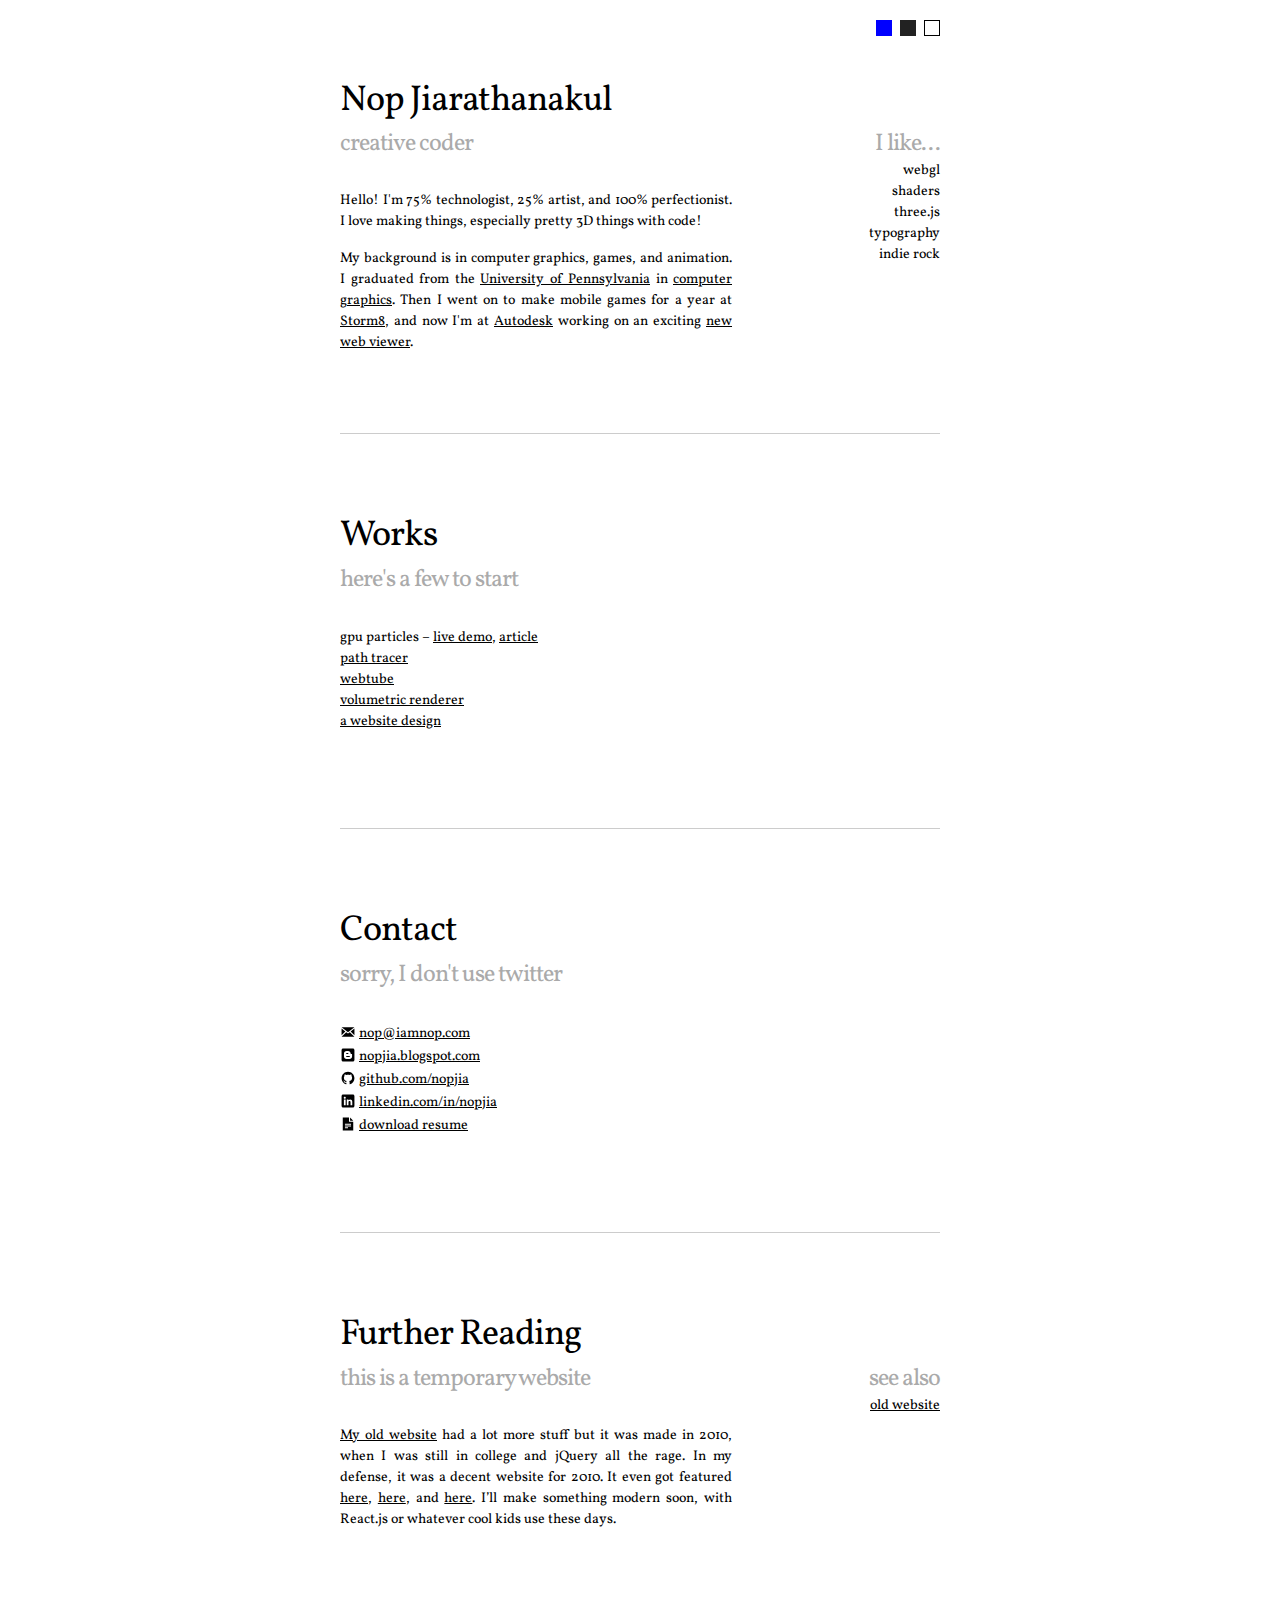
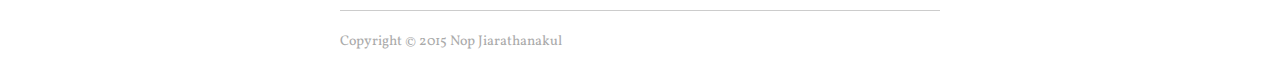
==== index.html @ 31e3d336 "site update, schemes" ====
<!doctype html> <html class=no-js> <head> <meta charset=utf-8> <meta name=description content="Nop Jiarathanakul online portfolio. I love making things, especially beautiful 3D applications. I like WebGL, shaders, three.js, typography, and indie rock. My background is in computer graphics, games, and animation."> <meta name=viewport content="width=device-width, initial-scale=1"> <title>Nop Jiarathanakul</title> <!--Place favicon.ico and apple-touch-icon.png in the root directory--> <!--Google Fonts--> <link href="http://fonts.googleapis.com/css?family=Vollkorn:400,400italic" rel=stylesheet type=text/css> <link rel=stylesheet href=styles/vendor.css> <link rel=stylesheet href=styles/main.css> <script src=scripts/vendor/modernizr.js></script> </head> <body> <div class=container> <div class=scheme-palette> <div data-palette=dos></div><div data-palette=dark></div><div class=selected data-palette></div> </div> <div class=section> <h1>Nop Jiarathanakul</h1> <div class=row> <div class="two-thirds column"> <h3>creative coder</h3> <p>Hello! I'm 75% technologist, 25% artist, and 100% perfectionist. I love making things, especially pretty 3D things with code!</p> <p> My background is in computer graphics, games, and animation. I graduated from the <a href="http://www.upenn.edu/">University of Pennsylvania</a> in <a href="http://cg.cis.upenn.edu/">computer graphics</a>. Then I went on to make mobile games for a year at <a href="http://www.storm8.com/">Storm8</a>, and now I'm at <a href="http://www.autodesk.com/">Autodesk</a> working on an exciting <a href="http://lmv.rocks/">new web viewer</a>.</p> </div> <div class="one-third column right-side"> <h3>I like...</h3> <p>webgl<br>shaders<br>three.js<br>typography<br>indie rock</p> </div> </div> </div> <div class="section row"> <div class="twelve columns"> <h2>Works</h2> <h3>here's a few to start</h3> <ul> <li>gpu particles – <a href=particles>live demo</a>, <a href=http://nopjia.blogspot.com/2014/06/webgl-gpu-particles.html>article</a></li> <li><a href=https://github.com/nopjia/tracer>path tracer</a></li> <li><a href=http://nopjia.blogspot.com/2013/05/pennapps-spring-2013.html>webtube</a></li> <li><a href=http://nopjia.blogspot.com/2012/09/webgl-volumetric-renderer.html>volumetric renderer</a></li> <li><a href="http://www.dolphin.upenn.edu/thaiclub/">a website design</a></li> </ul> </div> </div> <div class="section row"> <div class="twelve columns contact"> <h2>Contact</h2> <h3>sorry, I don't use twitter</h3> <ul> <li><a href=mailto:nop@iamnop.com> <svg xmlns=http://www.w3.org/2000/svg xmlns:xlink=http://www.w3.org/1999/xlink version=1.1 x=0px y=0px width=512px height=512px viewbox="0 0 512 512" enable-background="new 0 0 512 512" xml:space=preserve> <path id=email-icon d="M170.544,239.052L50,146.454v213.142L170.544,239.052z M460.928,103.407H51.416l204.593,157.162 L460.928,103.407z M313.355,260.696l-57.364,43.994l-57.454-44.135L50.5,408.593h410.751L313.355,260.696z M341.367,239.212 L462,359.845V146.693L341.367,239.212z"></path> </svg>nop@iamnop.com </a></li> <li><a href="http://nopjia.blogspot.com/"> <svg xmlns=http://www.w3.org/2000/svg xmlns:xlink=http://www.w3.org/1999/xlink version=1.1 x=0px y=0px width=512px height=512px viewbox="0 0 512 512" enable-background="new 0 0 512 512" xml:space=preserve> <path xmlns=http://www.w3.org/2000/svg id=blogger-square-rounded-icon d="M319.613,302.639c0,8.539-6.922,15.461-15.459,15.461h-94.379 c-8.539,0-15.459-6.922-15.459-15.461c0-8.535,6.92-15.457,15.459-15.457h94.379C312.691,287.182,319.613,294.104,319.613,302.639z M209.775,223.751h47.17c8.537,0,15.459-6.921,15.459-15.458c0-8.538-6.922-15.459-15.459-15.459h-47.17 c-8.539,0-15.459,6.921-15.459,15.459C194.316,216.83,201.236,223.751,209.775,223.751z M461.945,100v312c0,27.614-22.386,50-50,50 h-312c-27.614,0-50-22.386-50-50V100c0-27.614,22.386-50,50-50h312C439.56,50,461.945,72.386,461.945,100z M386.471,236.81 c0-7.065-5.727-12.793-12.791-12.793h-21.055c-7.064,0-12.791-5.728-12.791-12.793v-5.597c0-43.569-35.32-78.888-78.891-78.888 h-54.635c-43.57,0-78.889,35.319-78.889,78.888v100.744c0,43.568,35.318,78.89,78.889,78.89h101.273 c43.572,0,78.889-35.321,78.889-78.89V236.81z"></path> </svg>nopjia.blogspot.com </a></li> <li><a href="http://github.com/nopjia/"> <svg xmlns=http://www.w3.org/2000/svg xmlns:xlink=http://www.w3.org/1999/xlink version=1.1 x=0px y=0px width=512px height=512px viewbox="0 0 512 512" enable-background="new 0 0 512 512" xml:space=preserve> <path id=github-icon d="M256,55.083c-113.764,0-206,92.237-206,206 c0,91.013,59.025,168.246,140.887,195.472c10.293,1.911,13.613-4.459,13.613-9.908v-38.356C147.199,420.764,135.262,384,135.262,384 c-9.354-23.822-22.865-30.159-22.865-30.159c-18.693-12.774,1.408-12.523,1.408-12.523c20.688,1.459,31.584,21.24,31.584,21.24 c18.373,31.483,48.18,22.381,59.949,17.117c1.844-13.312,7.174-22.397,13.076-27.544c-45.768-5.197-93.848-22.867-93.848-101.81 c0-22.498,8.047-40.872,21.225-55.289c-2.146-5.197-9.188-26.152,1.979-54.518c0,0,17.301-5.532,56.662,21.123 c16.445-4.56,34.066-6.856,51.568-6.94c17.502,0.084,35.154,2.381,51.6,6.94c39.33-26.655,56.596-21.123,56.596-21.123 c11.217,28.365,4.158,49.32,2.029,54.518c13.211,14.417,21.207,32.791,21.207,55.289c0,79.127-48.197,96.545-94.064,101.642 c7.375,6.388,14.133,18.943,14.133,38.155c0,27.561,0,49.757,0,56.529c0,5.482,3.301,11.903,13.746,9.892 C403.057,429.264,462,352.08,462,261.084C462,147.321,369.762,55.083,256,55.083z"></path> </svg>github.com/nopjia </a></li> <li><a href=http://www.linkedin.com/in/nopjia> <svg xmlns=http://www.w3.org/2000/svg xmlns:xlink=http://www.w3.org/1999/xlink version=1.1 x=0px y=0px width=512px height=512px viewbox="0 0 512 512" enable-background="new 0 0 512 512" xml:space=preserve> <path xmlns=http://www.w3.org/2000/svg id=linkedin-square-rounded-icon d="M411.945,50h-312c-27.614,0-50,22.386-50,50v312c0,27.614,22.386,50,50,50h312 c27.614,0,50-22.386,50-50V100C461.945,72.386,439.56,50,411.945,50z M180.996,392.99h-56.537V210.336h56.537V392.99z M152.457,186.417c-18.465,0-33.432-15.09-33.432-33.703c0-18.614,14.967-33.704,33.432-33.704c18.463,0,33.432,15.09,33.432,33.704 C185.889,171.327,170.92,186.417,152.457,186.417z M392.865,392.99h-56.262c0,0,0-69.582,0-95.881 c0-26.296-9.988-40.974-30.781-40.974c-22.629,0-34.453,15.289-34.453,40.974c0,28.133,0,95.881,0,95.881h-54.223V210.336h54.223 v24.599c0,0,16.309-30.171,55.041-30.171s66.455,23.648,66.455,72.572C392.865,326.262,392.865,392.99,392.865,392.99z"></path> </svg>linkedin.com/in/nopjia </a></li> <li><a href=jiarathanakul.pdf> <svg xmlns=http://www.w3.org/2000/svg xmlns:xlink=http://www.w3.org/1999/xlink version=1.1 x=0px y=0px width=512px height=512px viewbox="0 0 512 512" enable-background="new 0 0 512 512" xml:space=preserve> <path xmlns=http://www.w3.org/2000/svg id=text-file-icon d="M287.818,185.781V50H88.317v412h335.365V185.781H287.818z M256,391.312h-97.495v-30H256V391.312z M353.495,335.896h-194.99v-30h194.99V335.896z M353.495,280.562h-194.99v-30h194.99V280.562z M423.298,150.795H322.805V50.302 L423.298,150.795z"></path> </svg>download resume </a></li> </ul> </div> </div> <div class=section> <h2>Further Reading</h2> <div class=row> <div class="two-thirds column"> <h3>this is a temporary website</h3> <p> <a href="http://iamnop.x10.mx/iamnop/">My old website</a> had a lot more stuff but it was made in 2010, when I was still in college and jQuery all the rage. In my defense, it was a decent website for 2010. It even got featured <a href="http://www.instantshift.com/2011/02/17/70-fresh-and-creative-single-page-website-designs/">here</a>, <a href="http://designm.ag/design/35-nice-single-page-web-designs/">here</a>, and <a href=https://onepagelove.com/nop-jiarathanakul>here</a>. I’ll make something modern soon, with React.js or whatever cool kids use these days. </p> </div> <div class="one-third column right-side"> <h3>see also</h3> <p><a href="http://iamnop.x10.mx/iamnop/">old website</a></p> </div> </div> </div> <div class="section row footer"> <p>Copyright © 2015 Nop Jiarathanakul</p> </div> </div> <!--Google Analytics--> <script>
      (function(i,s,o,g,r,a,m){i['GoogleAnalyticsObject']=r;i[r]=i[r]||function(){
      (i[r].q=i[r].q||[]).push(arguments)},i[r].l=1*new Date();a=s.createElement(o),
      m=s.getElementsByTagName(o)[0];a.async=1;a.src=g;m.parentNode.insertBefore(a,m)
      })(window,document,'script','//www.google-analytics.com/analytics.js','ga');
      ga('create', 'UA-13260028-1', 'auto');
      ga('send', 'pageview');
    </script> <script src=scripts/main.js></script> </body> </html>
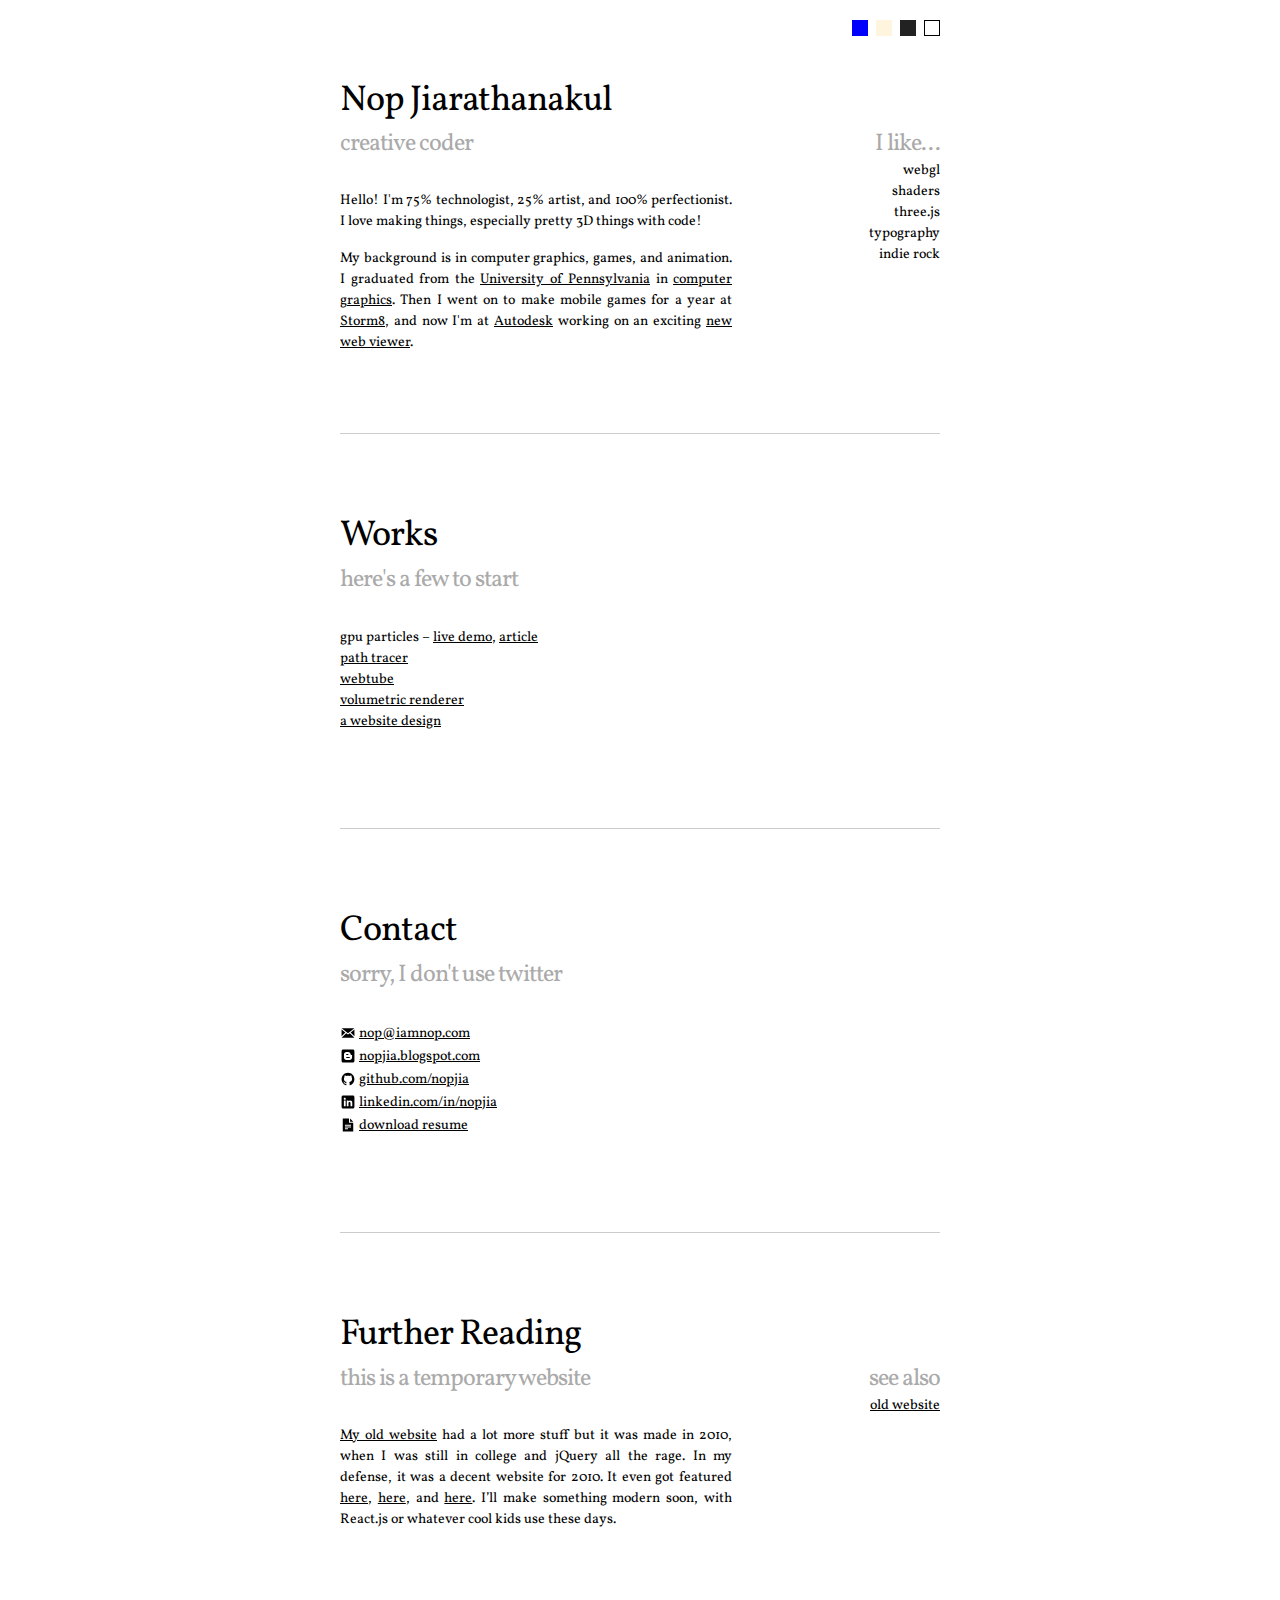
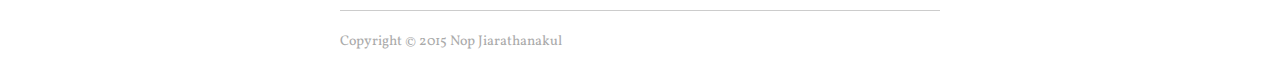
==== commit 5d938571: "site update" ====
--- a/index.html
+++ b/index.html
@@ -1,4 +1,4 @@
-<!doctype html> <html class=no-js> <head> <meta charset=utf-8> <meta name=description content="Nop Jiarathanakul online portfolio. I love making things, especially beautiful 3D applications. I like WebGL, shaders, three.js, typography, and indie rock. My background is in computer graphics, games, and animation."> <meta name=viewport content="width=device-width, initial-scale=1"> <title>Nop Jiarathanakul</title> <!--Place favicon.ico and apple-touch-icon.png in the root directory--> <!--Google Fonts--> <link href="http://fonts.googleapis.com/css?family=Vollkorn:400,400italic" rel=stylesheet type=text/css> <link rel=stylesheet href=styles/vendor.css> <link rel=stylesheet href=styles/main.css> <script src=scripts/vendor/modernizr.js></script> </head> <body> <div class=container> <div class=scheme-palette> <div data-palette=dos></div><div data-palette=dark></div><div class=selected data-palette></div> </div> <div class=section> <h1>Nop Jiarathanakul</h1> <div class=row> <div class="two-thirds column"> <h3>creative coder</h3> <p>Hello! I'm 75% technologist, 25% artist, and 100% perfectionist. I love making things, especially pretty 3D things with code!</p> <p> My background is in computer graphics, games, and animation. I graduated from the <a href="http://www.upenn.edu/">University of Pennsylvania</a> in <a href="http://cg.cis.upenn.edu/">computer graphics</a>. Then I went on to make mobile games for a year at <a href="http://www.storm8.com/">Storm8</a>, and now I'm at <a href="http://www.autodesk.com/">Autodesk</a> working on an exciting <a href="http://lmv.rocks/">new web viewer</a>.</p> </div> <div class="one-third column right-side"> <h3>I like...</h3> <p>webgl<br>shaders<br>three.js<br>typography<br>indie rock</p> </div> </div> </div> <div class="section row"> <div class="twelve columns"> <h2>Works</h2> <h3>here's a few to start</h3> <ul> <li>gpu particles – <a href=particles>live demo</a>, <a href=http://nopjia.blogspot.com/2014/06/webgl-gpu-particles.html>article</a></li> <li><a href=https://github.com/nopjia/tracer>path tracer</a></li> <li><a href=http://nopjia.blogspot.com/2013/05/pennapps-spring-2013.html>webtube</a></li> <li><a href=http://nopjia.blogspot.com/2012/09/webgl-volumetric-renderer.html>volumetric renderer</a></li> <li><a href="http://www.dolphin.upenn.edu/thaiclub/">a website design</a></li> </ul> </div> </div> <div class="section row"> <div class="twelve columns contact"> <h2>Contact</h2> <h3>sorry, I don't use twitter</h3> <ul> <li><a href=mailto:nop@iamnop.com> <svg xmlns=http://www.w3.org/2000/svg xmlns:xlink=http://www.w3.org/1999/xlink version=1.1 x=0px y=0px width=512px height=512px viewbox="0 0 512 512" enable-background="new 0 0 512 512" xml:space=preserve> <path id=email-icon d="M170.544,239.052L50,146.454v213.142L170.544,239.052z M460.928,103.407H51.416l204.593,157.162 L460.928,103.407z M313.355,260.696l-57.364,43.994l-57.454-44.135L50.5,408.593h410.751L313.355,260.696z M341.367,239.212 L462,359.845V146.693L341.367,239.212z"></path> </svg>nop@iamnop.com </a></li> <li><a href="http://nopjia.blogspot.com/"> <svg xmlns=http://www.w3.org/2000/svg xmlns:xlink=http://www.w3.org/1999/xlink version=1.1 x=0px y=0px width=512px height=512px viewbox="0 0 512 512" enable-background="new 0 0 512 512" xml:space=preserve> <path xmlns=http://www.w3.org/2000/svg id=blogger-square-rounded-icon d="M319.613,302.639c0,8.539-6.922,15.461-15.459,15.461h-94.379 c-8.539,0-15.459-6.922-15.459-15.461c0-8.535,6.92-15.457,15.459-15.457h94.379C312.691,287.182,319.613,294.104,319.613,302.639z M209.775,223.751h47.17c8.537,0,15.459-6.921,15.459-15.458c0-8.538-6.922-15.459-15.459-15.459h-47.17 c-8.539,0-15.459,6.921-15.459,15.459C194.316,216.83,201.236,223.751,209.775,223.751z M461.945,100v312c0,27.614-22.386,50-50,50 h-312c-27.614,0-50-22.386-50-50V100c0-27.614,22.386-50,50-50h312C439.56,50,461.945,72.386,461.945,100z M386.471,236.81 c0-7.065-5.727-12.793-12.791-12.793h-21.055c-7.064,0-12.791-5.728-12.791-12.793v-5.597c0-43.569-35.32-78.888-78.891-78.888 h-54.635c-43.57,0-78.889,35.319-78.889,78.888v100.744c0,43.568,35.318,78.89,78.889,78.89h101.273 c43.572,0,78.889-35.321,78.889-78.89V236.81z"></path> </svg>nopjia.blogspot.com </a></li> <li><a href="http://github.com/nopjia/"> <svg xmlns=http://www.w3.org/2000/svg xmlns:xlink=http://www.w3.org/1999/xlink version=1.1 x=0px y=0px width=512px height=512px viewbox="0 0 512 512" enable-background="new 0 0 512 512" xml:space=preserve> <path id=github-icon d="M256,55.083c-113.764,0-206,92.237-206,206 c0,91.013,59.025,168.246,140.887,195.472c10.293,1.911,13.613-4.459,13.613-9.908v-38.356C147.199,420.764,135.262,384,135.262,384 c-9.354-23.822-22.865-30.159-22.865-30.159c-18.693-12.774,1.408-12.523,1.408-12.523c20.688,1.459,31.584,21.24,31.584,21.24 c18.373,31.483,48.18,22.381,59.949,17.117c1.844-13.312,7.174-22.397,13.076-27.544c-45.768-5.197-93.848-22.867-93.848-101.81 c0-22.498,8.047-40.872,21.225-55.289c-2.146-5.197-9.188-26.152,1.979-54.518c0,0,17.301-5.532,56.662,21.123 c16.445-4.56,34.066-6.856,51.568-6.94c17.502,0.084,35.154,2.381,51.6,6.94c39.33-26.655,56.596-21.123,56.596-21.123 c11.217,28.365,4.158,49.32,2.029,54.518c13.211,14.417,21.207,32.791,21.207,55.289c0,79.127-48.197,96.545-94.064,101.642 c7.375,6.388,14.133,18.943,14.133,38.155c0,27.561,0,49.757,0,56.529c0,5.482,3.301,11.903,13.746,9.892 C403.057,429.264,462,352.08,462,261.084C462,147.321,369.762,55.083,256,55.083z"></path> </svg>github.com/nopjia </a></li> <li><a href=http://www.linkedin.com/in/nopjia> <svg xmlns=http://www.w3.org/2000/svg xmlns:xlink=http://www.w3.org/1999/xlink version=1.1 x=0px y=0px width=512px height=512px viewbox="0 0 512 512" enable-background="new 0 0 512 512" xml:space=preserve> <path xmlns=http://www.w3.org/2000/svg id=linkedin-square-rounded-icon d="M411.945,50h-312c-27.614,0-50,22.386-50,50v312c0,27.614,22.386,50,50,50h312 c27.614,0,50-22.386,50-50V100C461.945,72.386,439.56,50,411.945,50z M180.996,392.99h-56.537V210.336h56.537V392.99z M152.457,186.417c-18.465,0-33.432-15.09-33.432-33.703c0-18.614,14.967-33.704,33.432-33.704c18.463,0,33.432,15.09,33.432,33.704 C185.889,171.327,170.92,186.417,152.457,186.417z M392.865,392.99h-56.262c0,0,0-69.582,0-95.881 c0-26.296-9.988-40.974-30.781-40.974c-22.629,0-34.453,15.289-34.453,40.974c0,28.133,0,95.881,0,95.881h-54.223V210.336h54.223 v24.599c0,0,16.309-30.171,55.041-30.171s66.455,23.648,66.455,72.572C392.865,326.262,392.865,392.99,392.865,392.99z"></path> </svg>linkedin.com/in/nopjia </a></li> <li><a href=jiarathanakul.pdf> <svg xmlns=http://www.w3.org/2000/svg xmlns:xlink=http://www.w3.org/1999/xlink version=1.1 x=0px y=0px width=512px height=512px viewbox="0 0 512 512" enable-background="new 0 0 512 512" xml:space=preserve> <path xmlns=http://www.w3.org/2000/svg id=text-file-icon d="M287.818,185.781V50H88.317v412h335.365V185.781H287.818z M256,391.312h-97.495v-30H256V391.312z M353.495,335.896h-194.99v-30h194.99V335.896z M353.495,280.562h-194.99v-30h194.99V280.562z M423.298,150.795H322.805V50.302 L423.298,150.795z"></path> </svg>download resume </a></li> </ul> </div> </div> <div class=section> <h2>Further Reading</h2> <div class=row> <div class="two-thirds column"> <h3>this is a temporary website</h3> <p> <a href="http://iamnop.x10.mx/iamnop/">My old website</a> had a lot more stuff but it was made in 2010, when I was still in college and jQuery all the rage. In my defense, it was a decent website for 2010. It even got featured <a href="http://www.instantshift.com/2011/02/17/70-fresh-and-creative-single-page-website-designs/">here</a>, <a href="http://designm.ag/design/35-nice-single-page-web-designs/">here</a>, and <a href=https://onepagelove.com/nop-jiarathanakul>here</a>. I’ll make something modern soon, with React.js or whatever cool kids use these days. </p> </div> <div class="one-third column right-side"> <h3>see also</h3> <p><a href="http://iamnop.x10.mx/iamnop/">old website</a></p> </div> </div> </div> <div class="section row footer"> <p>Copyright © 2015 Nop Jiarathanakul</p> </div> </div> <!--Google Analytics--> <script>
+<!doctype html> <html class=no-js> <head> <meta charset=utf-8> <meta name=description content="Nop Jiarathanakul online portfolio. I love making things, especially beautiful 3D applications. I like WebGL, shaders, three.js, typography, and indie rock. My background is in computer graphics, games, and animation."> <meta name=viewport content="width=device-width, initial-scale=1"> <title>Nop Jiarathanakul</title> <!--Place favicon.ico and apple-touch-icon.png in the root directory--> <link rel=stylesheet href=styles/vendor.css> <link rel=stylesheet href=styles/main.css> <script src=scripts/vendor/modernizr.js></script> </head> <body> <div class=container> <div class=scheme-palette> <div data-palette=dos></div><div data-palette=sepia></div><div data-palette=dark></div><div class=selected data-palette></div> </div> <div class=section> <h1>Nop Jiarathanakul</h1> <div class=row> <div class="two-thirds column"> <h3>creative coder</h3> <p>Hello! I'm 75% technologist, 25% artist, and 100% perfectionist. I love making things, especially pretty 3D things with code!</p> <p> My background is in computer graphics, games, and animation. I graduated from the <a href="http://www.upenn.edu/">University of Pennsylvania</a> in <a href="http://cg.cis.upenn.edu/">computer graphics</a>. Then I went on to make mobile games for a year at <a href="http://www.storm8.com/">Storm8</a>, and now I'm at <a href="http://www.autodesk.com/">Autodesk</a> working on an exciting <a href="http://lmv.rocks/">new web viewer</a>.</p> </div> <div class="one-third column right-side"> <h3>I like...</h3> <p>webgl<br>shaders<br>three.js<br>typography<br>indie rock</p> </div> </div> </div> <div class="section row"> <div class="twelve columns"> <h2>Works</h2> <h3>here's a few to start</h3> <ul> <li>gpu particles – <a href=particles>live demo</a>, <a href=http://nopjia.blogspot.com/2014/06/webgl-gpu-particles.html>article</a></li> <li><a href=https://github.com/nopjia/tracer>path tracer</a></li> <li><a href=http://nopjia.blogspot.com/2013/05/pennapps-spring-2013.html>webtube</a></li> <li><a href=http://nopjia.blogspot.com/2012/09/webgl-volumetric-renderer.html>volumetric renderer</a></li> <li><a href="http://www.dolphin.upenn.edu/thaiclub/">a website design</a></li> </ul> </div> </div> <div class="section row"> <div class="twelve columns contact"> <h2>Contact</h2> <h3>sorry, I don't use twitter</h3> <ul> <li><a href=mailto:nop@iamnop.com> <svg xmlns=http://www.w3.org/2000/svg xmlns:xlink=http://www.w3.org/1999/xlink version=1.1 x=0px y=0px width=512px height=512px viewbox="0 0 512 512" enable-background="new 0 0 512 512" xml:space=preserve> <path id=email-icon d="M170.544,239.052L50,146.454v213.142L170.544,239.052z M460.928,103.407H51.416l204.593,157.162 L460.928,103.407z M313.355,260.696l-57.364,43.994l-57.454-44.135L50.5,408.593h410.751L313.355,260.696z M341.367,239.212 L462,359.845V146.693L341.367,239.212z"></path> </svg>nop@iamnop.com </a></li> <li><a href="http://nopjia.blogspot.com/"> <svg xmlns=http://www.w3.org/2000/svg xmlns:xlink=http://www.w3.org/1999/xlink version=1.1 x=0px y=0px width=512px height=512px viewbox="0 0 512 512" enable-background="new 0 0 512 512" xml:space=preserve> <path xmlns=http://www.w3.org/2000/svg id=blogger-square-rounded-icon d="M319.613,302.639c0,8.539-6.922,15.461-15.459,15.461h-94.379 c-8.539,0-15.459-6.922-15.459-15.461c0-8.535,6.92-15.457,15.459-15.457h94.379C312.691,287.182,319.613,294.104,319.613,302.639z M209.775,223.751h47.17c8.537,0,15.459-6.921,15.459-15.458c0-8.538-6.922-15.459-15.459-15.459h-47.17 c-8.539,0-15.459,6.921-15.459,15.459C194.316,216.83,201.236,223.751,209.775,223.751z M461.945,100v312c0,27.614-22.386,50-50,50 h-312c-27.614,0-50-22.386-50-50V100c0-27.614,22.386-50,50-50h312C439.56,50,461.945,72.386,461.945,100z M386.471,236.81 c0-7.065-5.727-12.793-12.791-12.793h-21.055c-7.064,0-12.791-5.728-12.791-12.793v-5.597c0-43.569-35.32-78.888-78.891-78.888 h-54.635c-43.57,0-78.889,35.319-78.889,78.888v100.744c0,43.568,35.318,78.89,78.889,78.89h101.273 c43.572,0,78.889-35.321,78.889-78.89V236.81z"></path> </svg>nopjia.blogspot.com </a></li> <li><a href="http://github.com/nopjia/"> <svg xmlns=http://www.w3.org/2000/svg xmlns:xlink=http://www.w3.org/1999/xlink version=1.1 x=0px y=0px width=512px height=512px viewbox="0 0 512 512" enable-background="new 0 0 512 512" xml:space=preserve> <path id=github-icon d="M256,55.083c-113.764,0-206,92.237-206,206 c0,91.013,59.025,168.246,140.887,195.472c10.293,1.911,13.613-4.459,13.613-9.908v-38.356C147.199,420.764,135.262,384,135.262,384 c-9.354-23.822-22.865-30.159-22.865-30.159c-18.693-12.774,1.408-12.523,1.408-12.523c20.688,1.459,31.584,21.24,31.584,21.24 c18.373,31.483,48.18,22.381,59.949,17.117c1.844-13.312,7.174-22.397,13.076-27.544c-45.768-5.197-93.848-22.867-93.848-101.81 c0-22.498,8.047-40.872,21.225-55.289c-2.146-5.197-9.188-26.152,1.979-54.518c0,0,17.301-5.532,56.662,21.123 c16.445-4.56,34.066-6.856,51.568-6.94c17.502,0.084,35.154,2.381,51.6,6.94c39.33-26.655,56.596-21.123,56.596-21.123 c11.217,28.365,4.158,49.32,2.029,54.518c13.211,14.417,21.207,32.791,21.207,55.289c0,79.127-48.197,96.545-94.064,101.642 c7.375,6.388,14.133,18.943,14.133,38.155c0,27.561,0,49.757,0,56.529c0,5.482,3.301,11.903,13.746,9.892 C403.057,429.264,462,352.08,462,261.084C462,147.321,369.762,55.083,256,55.083z"></path> </svg>github.com/nopjia </a></li> <li><a href=http://www.linkedin.com/in/nopjia> <svg xmlns=http://www.w3.org/2000/svg xmlns:xlink=http://www.w3.org/1999/xlink version=1.1 x=0px y=0px width=512px height=512px viewbox="0 0 512 512" enable-background="new 0 0 512 512" xml:space=preserve> <path xmlns=http://www.w3.org/2000/svg id=linkedin-square-rounded-icon d="M411.945,50h-312c-27.614,0-50,22.386-50,50v312c0,27.614,22.386,50,50,50h312 c27.614,0,50-22.386,50-50V100C461.945,72.386,439.56,50,411.945,50z M180.996,392.99h-56.537V210.336h56.537V392.99z M152.457,186.417c-18.465,0-33.432-15.09-33.432-33.703c0-18.614,14.967-33.704,33.432-33.704c18.463,0,33.432,15.09,33.432,33.704 C185.889,171.327,170.92,186.417,152.457,186.417z M392.865,392.99h-56.262c0,0,0-69.582,0-95.881 c0-26.296-9.988-40.974-30.781-40.974c-22.629,0-34.453,15.289-34.453,40.974c0,28.133,0,95.881,0,95.881h-54.223V210.336h54.223 v24.599c0,0,16.309-30.171,55.041-30.171s66.455,23.648,66.455,72.572C392.865,326.262,392.865,392.99,392.865,392.99z"></path> </svg>linkedin.com/in/nopjia </a></li> <li><a href=jiarathanakul.pdf> <svg xmlns=http://www.w3.org/2000/svg xmlns:xlink=http://www.w3.org/1999/xlink version=1.1 x=0px y=0px width=512px height=512px viewbox="0 0 512 512" enable-background="new 0 0 512 512" xml:space=preserve> <path xmlns=http://www.w3.org/2000/svg id=text-file-icon d="M287.818,185.781V50H88.317v412h335.365V185.781H287.818z M256,391.312h-97.495v-30H256V391.312z M353.495,335.896h-194.99v-30h194.99V335.896z M353.495,280.562h-194.99v-30h194.99V280.562z M423.298,150.795H322.805V50.302 L423.298,150.795z"></path> </svg>download resume </a></li> </ul> </div> </div> <div class=section> <h2>Further Reading</h2> <div class=row> <div class="two-thirds column"> <h3>this is a temporary website</h3> <p> <a href="http://iamnop.x10.mx/iamnop/">My old website</a> had a lot more stuff but it was made in 2010, when I was still in college and jQuery all the rage. In my defense, it was a decent website for 2010. It even got featured <a href="http://www.instantshift.com/2011/02/17/70-fresh-and-creative-single-page-website-designs/">here</a>, <a href="http://designm.ag/design/35-nice-single-page-web-designs/">here</a>, and <a href=https://onepagelove.com/nop-jiarathanakul>here</a>. I’ll make something modern soon, with React.js or whatever cool kids use these days. </p> </div> <div class="one-third column right-side"> <h3>see also</h3> <p><a href="http://iamnop.x10.mx/iamnop/">old website</a></p> </div> </div> </div> <div class="section row footer"> <p>Copyright © 2015 Nop Jiarathanakul</p> </div> </div> <!--Google Analytics--> <script>
       (function(i,s,o,g,r,a,m){i['GoogleAnalyticsObject']=r;i[r]=i[r]||function(){
       (i[r].q=i[r].q||[]).push(arguments)},i[r].l=1*new Date();a=s.createElement(o),
       m=s.getElementsByTagName(o)[0];a.async=1;a.src=g;m.parentNode.insertBefore(a,m)
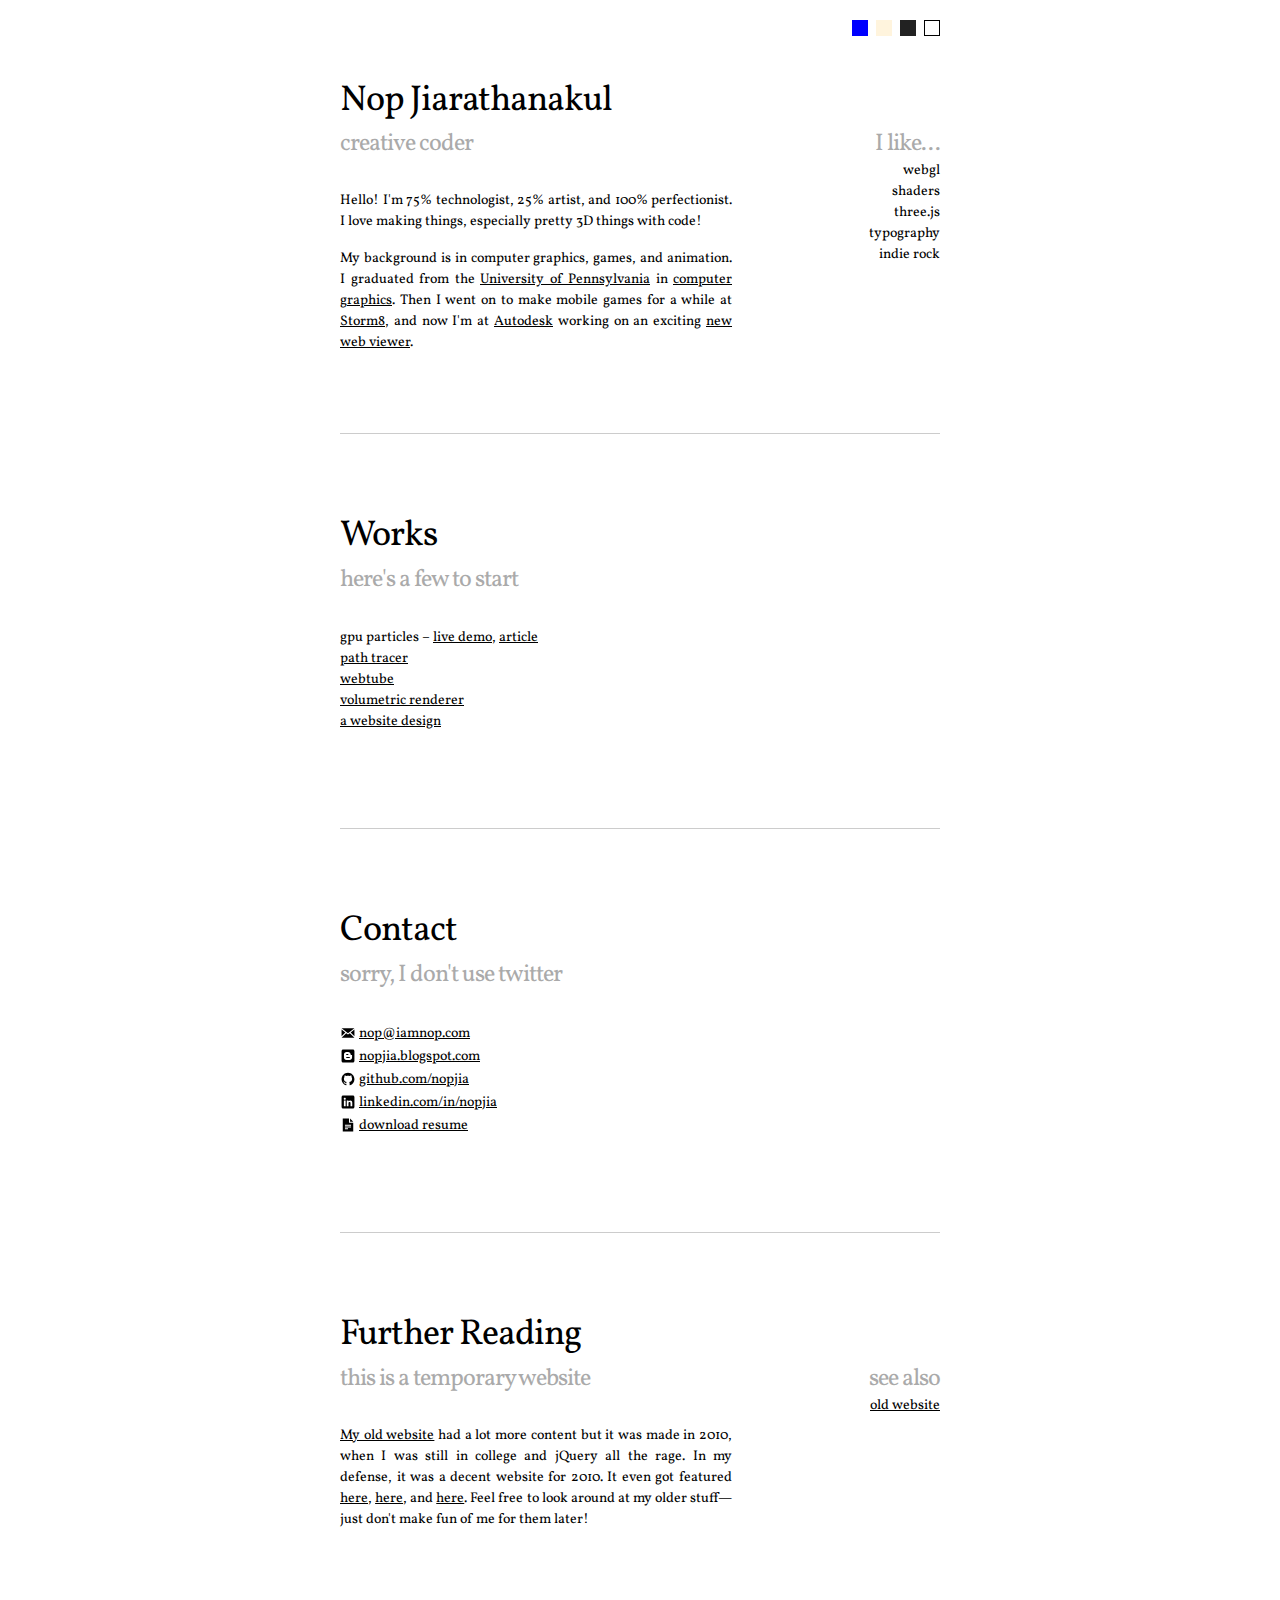
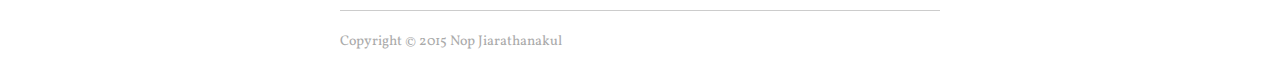
==== commit ecb478d0: "site update" ====
--- a/index.html
+++ b/index.html
@@ -1,4 +1,4 @@
-<!doctype html> <html class=no-js> <head> <meta charset=utf-8> <meta name=description content="Nop Jiarathanakul online portfolio. I love making things, especially beautiful 3D applications. I like WebGL, shaders, three.js, typography, and indie rock. My background is in computer graphics, games, and animation."> <meta name=viewport content="width=device-width, initial-scale=1"> <title>Nop Jiarathanakul</title> <!--Place favicon.ico and apple-touch-icon.png in the root directory--> <link rel=stylesheet href=styles/vendor.css> <link rel=stylesheet href=styles/main.css> <script src=scripts/vendor/modernizr.js></script> </head> <body> <div class=container> <div class=scheme-palette> <div data-palette=dos></div><div data-palette=sepia></div><div data-palette=dark></div><div class=selected data-palette></div> </div> <div class=section> <h1>Nop Jiarathanakul</h1> <div class=row> <div class="two-thirds column"> <h3>creative coder</h3> <p>Hello! I'm 75% technologist, 25% artist, and 100% perfectionist. I love making things, especially pretty 3D things with code!</p> <p> My background is in computer graphics, games, and animation. I graduated from the <a href="http://www.upenn.edu/">University of Pennsylvania</a> in <a href="http://cg.cis.upenn.edu/">computer graphics</a>. Then I went on to make mobile games for a year at <a href="http://www.storm8.com/">Storm8</a>, and now I'm at <a href="http://www.autodesk.com/">Autodesk</a> working on an exciting <a href="http://lmv.rocks/">new web viewer</a>.</p> </div> <div class="one-third column right-side"> <h3>I like...</h3> <p>webgl<br>shaders<br>three.js<br>typography<br>indie rock</p> </div> </div> </div> <div class="section row"> <div class="twelve columns"> <h2>Works</h2> <h3>here's a few to start</h3> <ul> <li>gpu particles – <a href=particles>live demo</a>, <a href=http://nopjia.blogspot.com/2014/06/webgl-gpu-particles.html>article</a></li> <li><a href=https://github.com/nopjia/tracer>path tracer</a></li> <li><a href=http://nopjia.blogspot.com/2013/05/pennapps-spring-2013.html>webtube</a></li> <li><a href=http://nopjia.blogspot.com/2012/09/webgl-volumetric-renderer.html>volumetric renderer</a></li> <li><a href="http://www.dolphin.upenn.edu/thaiclub/">a website design</a></li> </ul> </div> </div> <div class="section row"> <div class="twelve columns contact"> <h2>Contact</h2> <h3>sorry, I don't use twitter</h3> <ul> <li><a href=mailto:nop@iamnop.com> <svg xmlns=http://www.w3.org/2000/svg xmlns:xlink=http://www.w3.org/1999/xlink version=1.1 x=0px y=0px width=512px height=512px viewbox="0 0 512 512" enable-background="new 0 0 512 512" xml:space=preserve> <path id=email-icon d="M170.544,239.052L50,146.454v213.142L170.544,239.052z M460.928,103.407H51.416l204.593,157.162 L460.928,103.407z M313.355,260.696l-57.364,43.994l-57.454-44.135L50.5,408.593h410.751L313.355,260.696z M341.367,239.212 L462,359.845V146.693L341.367,239.212z"></path> </svg>nop@iamnop.com </a></li> <li><a href="http://nopjia.blogspot.com/"> <svg xmlns=http://www.w3.org/2000/svg xmlns:xlink=http://www.w3.org/1999/xlink version=1.1 x=0px y=0px width=512px height=512px viewbox="0 0 512 512" enable-background="new 0 0 512 512" xml:space=preserve> <path xmlns=http://www.w3.org/2000/svg id=blogger-square-rounded-icon d="M319.613,302.639c0,8.539-6.922,15.461-15.459,15.461h-94.379 c-8.539,0-15.459-6.922-15.459-15.461c0-8.535,6.92-15.457,15.459-15.457h94.379C312.691,287.182,319.613,294.104,319.613,302.639z M209.775,223.751h47.17c8.537,0,15.459-6.921,15.459-15.458c0-8.538-6.922-15.459-15.459-15.459h-47.17 c-8.539,0-15.459,6.921-15.459,15.459C194.316,216.83,201.236,223.751,209.775,223.751z M461.945,100v312c0,27.614-22.386,50-50,50 h-312c-27.614,0-50-22.386-50-50V100c0-27.614,22.386-50,50-50h312C439.56,50,461.945,72.386,461.945,100z M386.471,236.81 c0-7.065-5.727-12.793-12.791-12.793h-21.055c-7.064,0-12.791-5.728-12.791-12.793v-5.597c0-43.569-35.32-78.888-78.891-78.888 h-54.635c-43.57,0-78.889,35.319-78.889,78.888v100.744c0,43.568,35.318,78.89,78.889,78.89h101.273 c43.572,0,78.889-35.321,78.889-78.89V236.81z"></path> </svg>nopjia.blogspot.com </a></li> <li><a href="http://github.com/nopjia/"> <svg xmlns=http://www.w3.org/2000/svg xmlns:xlink=http://www.w3.org/1999/xlink version=1.1 x=0px y=0px width=512px height=512px viewbox="0 0 512 512" enable-background="new 0 0 512 512" xml:space=preserve> <path id=github-icon d="M256,55.083c-113.764,0-206,92.237-206,206 c0,91.013,59.025,168.246,140.887,195.472c10.293,1.911,13.613-4.459,13.613-9.908v-38.356C147.199,420.764,135.262,384,135.262,384 c-9.354-23.822-22.865-30.159-22.865-30.159c-18.693-12.774,1.408-12.523,1.408-12.523c20.688,1.459,31.584,21.24,31.584,21.24 c18.373,31.483,48.18,22.381,59.949,17.117c1.844-13.312,7.174-22.397,13.076-27.544c-45.768-5.197-93.848-22.867-93.848-101.81 c0-22.498,8.047-40.872,21.225-55.289c-2.146-5.197-9.188-26.152,1.979-54.518c0,0,17.301-5.532,56.662,21.123 c16.445-4.56,34.066-6.856,51.568-6.94c17.502,0.084,35.154,2.381,51.6,6.94c39.33-26.655,56.596-21.123,56.596-21.123 c11.217,28.365,4.158,49.32,2.029,54.518c13.211,14.417,21.207,32.791,21.207,55.289c0,79.127-48.197,96.545-94.064,101.642 c7.375,6.388,14.133,18.943,14.133,38.155c0,27.561,0,49.757,0,56.529c0,5.482,3.301,11.903,13.746,9.892 C403.057,429.264,462,352.08,462,261.084C462,147.321,369.762,55.083,256,55.083z"></path> </svg>github.com/nopjia </a></li> <li><a href=http://www.linkedin.com/in/nopjia> <svg xmlns=http://www.w3.org/2000/svg xmlns:xlink=http://www.w3.org/1999/xlink version=1.1 x=0px y=0px width=512px height=512px viewbox="0 0 512 512" enable-background="new 0 0 512 512" xml:space=preserve> <path xmlns=http://www.w3.org/2000/svg id=linkedin-square-rounded-icon d="M411.945,50h-312c-27.614,0-50,22.386-50,50v312c0,27.614,22.386,50,50,50h312 c27.614,0,50-22.386,50-50V100C461.945,72.386,439.56,50,411.945,50z M180.996,392.99h-56.537V210.336h56.537V392.99z M152.457,186.417c-18.465,0-33.432-15.09-33.432-33.703c0-18.614,14.967-33.704,33.432-33.704c18.463,0,33.432,15.09,33.432,33.704 C185.889,171.327,170.92,186.417,152.457,186.417z M392.865,392.99h-56.262c0,0,0-69.582,0-95.881 c0-26.296-9.988-40.974-30.781-40.974c-22.629,0-34.453,15.289-34.453,40.974c0,28.133,0,95.881,0,95.881h-54.223V210.336h54.223 v24.599c0,0,16.309-30.171,55.041-30.171s66.455,23.648,66.455,72.572C392.865,326.262,392.865,392.99,392.865,392.99z"></path> </svg>linkedin.com/in/nopjia </a></li> <li><a href=jiarathanakul.pdf> <svg xmlns=http://www.w3.org/2000/svg xmlns:xlink=http://www.w3.org/1999/xlink version=1.1 x=0px y=0px width=512px height=512px viewbox="0 0 512 512" enable-background="new 0 0 512 512" xml:space=preserve> <path xmlns=http://www.w3.org/2000/svg id=text-file-icon d="M287.818,185.781V50H88.317v412h335.365V185.781H287.818z M256,391.312h-97.495v-30H256V391.312z M353.495,335.896h-194.99v-30h194.99V335.896z M353.495,280.562h-194.99v-30h194.99V280.562z M423.298,150.795H322.805V50.302 L423.298,150.795z"></path> </svg>download resume </a></li> </ul> </div> </div> <div class=section> <h2>Further Reading</h2> <div class=row> <div class="two-thirds column"> <h3>this is a temporary website</h3> <p> <a href="http://iamnop.x10.mx/iamnop/">My old website</a> had a lot more stuff but it was made in 2010, when I was still in college and jQuery all the rage. In my defense, it was a decent website for 2010. It even got featured <a href="http://www.instantshift.com/2011/02/17/70-fresh-and-creative-single-page-website-designs/">here</a>, <a href="http://designm.ag/design/35-nice-single-page-web-designs/">here</a>, and <a href=https://onepagelove.com/nop-jiarathanakul>here</a>. I’ll make something modern soon, with React.js or whatever cool kids use these days. </p> </div> <div class="one-third column right-side"> <h3>see also</h3> <p><a href="http://iamnop.x10.mx/iamnop/">old website</a></p> </div> </div> </div> <div class="section row footer"> <p>Copyright © 2015 Nop Jiarathanakul</p> </div> </div> <!--Google Analytics--> <script>
+<!doctype html> <html class=no-js> <head> <meta charset=utf-8> <meta name=description content="Nop Jiarathanakul online portfolio. I love making things, especially beautiful 3D applications. I like WebGL, shaders, three.js, typography, and indie rock. My background is in computer graphics, games, and animation."> <meta name=viewport content="width=device-width, initial-scale=1"> <title>Nop Jiarathanakul</title> <!--Place favicon.ico and apple-touch-icon.png in the root directory--> <link rel=stylesheet href=styles/vendor.css> <link rel=stylesheet href=styles/main.css> <script src=scripts/vendor/modernizr.js></script> </head> <body> <div class=container> <div class=scheme-palette> <div data-palette=dos></div><div data-palette=sepia></div><div data-palette=dark></div><div class=selected data-palette></div> </div> <div class=section> <h1>Nop Jiarathanakul</h1> <div class=row> <div class="two-thirds column"> <h3>creative coder</h3> <p>Hello! I'm 75% technologist, 25% artist, and 100% perfectionist. I love making things, especially pretty 3D things with code!</p> <p> My background is in computer graphics, games, and animation. I graduated from the <a href="http://www.upenn.edu/">University of Pennsylvania</a> in <a href="http://cg.cis.upenn.edu/">computer graphics</a>. Then I went on to make mobile games for a while at <a href="http://www.storm8.com/">Storm8</a>, and now I'm at <a href="http://www.autodesk.com/">Autodesk</a> working on an exciting <a href="http://lmv.rocks/">new web viewer</a>.</p> </div> <div class="one-third column right-side"> <h3>I like...</h3> <p>webgl<br>shaders<br>three.js<br>typography<br>indie rock</p> </div> </div> </div> <div class="section row"> <div class="twelve columns"> <h2>Works</h2> <h3>here's a few to start</h3> <ul> <li>gpu particles – <a href=particles>live demo</a>, <a href=http://nopjia.blogspot.com/2014/06/webgl-gpu-particles.html>article</a></li> <li><a href=https://github.com/nopjia/tracer>path tracer</a></li> <li><a href=http://nopjia.blogspot.com/2013/05/pennapps-spring-2013.html>webtube</a></li> <li><a href=http://nopjia.blogspot.com/2012/09/webgl-volumetric-renderer.html>volumetric renderer</a></li> <li><a href="http://www.dolphin.upenn.edu/thaiclub/">a website design</a></li> </ul> </div> </div> <div class="section row"> <div class="twelve columns contact"> <h2>Contact</h2> <h3>sorry, I don't use twitter</h3> <ul> <li><a href=mailto:nop@iamnop.com> <svg xmlns=http://www.w3.org/2000/svg xmlns:xlink=http://www.w3.org/1999/xlink version=1.1 x=0px y=0px width=512px height=512px viewbox="0 0 512 512" enable-background="new 0 0 512 512" xml:space=preserve> <path id=email-icon d="M170.544,239.052L50,146.454v213.142L170.544,239.052z M460.928,103.407H51.416l204.593,157.162 L460.928,103.407z M313.355,260.696l-57.364,43.994l-57.454-44.135L50.5,408.593h410.751L313.355,260.696z M341.367,239.212 L462,359.845V146.693L341.367,239.212z"></path> </svg>nop@iamnop.com </a></li> <li><a href="http://nopjia.blogspot.com/"> <svg xmlns=http://www.w3.org/2000/svg xmlns:xlink=http://www.w3.org/1999/xlink version=1.1 x=0px y=0px width=512px height=512px viewbox="0 0 512 512" enable-background="new 0 0 512 512" xml:space=preserve> <path xmlns=http://www.w3.org/2000/svg id=blogger-square-rounded-icon d="M319.613,302.639c0,8.539-6.922,15.461-15.459,15.461h-94.379 c-8.539,0-15.459-6.922-15.459-15.461c0-8.535,6.92-15.457,15.459-15.457h94.379C312.691,287.182,319.613,294.104,319.613,302.639z M209.775,223.751h47.17c8.537,0,15.459-6.921,15.459-15.458c0-8.538-6.922-15.459-15.459-15.459h-47.17 c-8.539,0-15.459,6.921-15.459,15.459C194.316,216.83,201.236,223.751,209.775,223.751z M461.945,100v312c0,27.614-22.386,50-50,50 h-312c-27.614,0-50-22.386-50-50V100c0-27.614,22.386-50,50-50h312C439.56,50,461.945,72.386,461.945,100z M386.471,236.81 c0-7.065-5.727-12.793-12.791-12.793h-21.055c-7.064,0-12.791-5.728-12.791-12.793v-5.597c0-43.569-35.32-78.888-78.891-78.888 h-54.635c-43.57,0-78.889,35.319-78.889,78.888v100.744c0,43.568,35.318,78.89,78.889,78.89h101.273 c43.572,0,78.889-35.321,78.889-78.89V236.81z"></path> </svg>nopjia.blogspot.com </a></li> <li><a href="http://github.com/nopjia/"> <svg xmlns=http://www.w3.org/2000/svg xmlns:xlink=http://www.w3.org/1999/xlink version=1.1 x=0px y=0px width=512px height=512px viewbox="0 0 512 512" enable-background="new 0 0 512 512" xml:space=preserve> <path id=github-icon d="M256,55.083c-113.764,0-206,92.237-206,206 c0,91.013,59.025,168.246,140.887,195.472c10.293,1.911,13.613-4.459,13.613-9.908v-38.356C147.199,420.764,135.262,384,135.262,384 c-9.354-23.822-22.865-30.159-22.865-30.159c-18.693-12.774,1.408-12.523,1.408-12.523c20.688,1.459,31.584,21.24,31.584,21.24 c18.373,31.483,48.18,22.381,59.949,17.117c1.844-13.312,7.174-22.397,13.076-27.544c-45.768-5.197-93.848-22.867-93.848-101.81 c0-22.498,8.047-40.872,21.225-55.289c-2.146-5.197-9.188-26.152,1.979-54.518c0,0,17.301-5.532,56.662,21.123 c16.445-4.56,34.066-6.856,51.568-6.94c17.502,0.084,35.154,2.381,51.6,6.94c39.33-26.655,56.596-21.123,56.596-21.123 c11.217,28.365,4.158,49.32,2.029,54.518c13.211,14.417,21.207,32.791,21.207,55.289c0,79.127-48.197,96.545-94.064,101.642 c7.375,6.388,14.133,18.943,14.133,38.155c0,27.561,0,49.757,0,56.529c0,5.482,3.301,11.903,13.746,9.892 C403.057,429.264,462,352.08,462,261.084C462,147.321,369.762,55.083,256,55.083z"></path> </svg>github.com/nopjia </a></li> <li><a href=http://www.linkedin.com/in/nopjia> <svg xmlns=http://www.w3.org/2000/svg xmlns:xlink=http://www.w3.org/1999/xlink version=1.1 x=0px y=0px width=512px height=512px viewbox="0 0 512 512" enable-background="new 0 0 512 512" xml:space=preserve> <path xmlns=http://www.w3.org/2000/svg id=linkedin-square-rounded-icon d="M411.945,50h-312c-27.614,0-50,22.386-50,50v312c0,27.614,22.386,50,50,50h312 c27.614,0,50-22.386,50-50V100C461.945,72.386,439.56,50,411.945,50z M180.996,392.99h-56.537V210.336h56.537V392.99z M152.457,186.417c-18.465,0-33.432-15.09-33.432-33.703c0-18.614,14.967-33.704,33.432-33.704c18.463,0,33.432,15.09,33.432,33.704 C185.889,171.327,170.92,186.417,152.457,186.417z M392.865,392.99h-56.262c0,0,0-69.582,0-95.881 c0-26.296-9.988-40.974-30.781-40.974c-22.629,0-34.453,15.289-34.453,40.974c0,28.133,0,95.881,0,95.881h-54.223V210.336h54.223 v24.599c0,0,16.309-30.171,55.041-30.171s66.455,23.648,66.455,72.572C392.865,326.262,392.865,392.99,392.865,392.99z"></path> </svg>linkedin.com/in/nopjia </a></li> <li><a href=jiarathanakul.pdf> <svg xmlns=http://www.w3.org/2000/svg xmlns:xlink=http://www.w3.org/1999/xlink version=1.1 x=0px y=0px width=512px height=512px viewbox="0 0 512 512" enable-background="new 0 0 512 512" xml:space=preserve> <path xmlns=http://www.w3.org/2000/svg id=text-file-icon d="M287.818,185.781V50H88.317v412h335.365V185.781H287.818z M256,391.312h-97.495v-30H256V391.312z M353.495,335.896h-194.99v-30h194.99V335.896z M353.495,280.562h-194.99v-30h194.99V280.562z M423.298,150.795H322.805V50.302 L423.298,150.795z"></path> </svg>download resume </a></li> </ul> </div> </div> <div class=section> <h2>Further Reading</h2> <div class=row> <div class="two-thirds column"> <h3>this is a temporary website</h3> <p> <a href="http://iamnop.x10.mx/iamnop/">My old website</a> had a lot more content but it was made in 2010, when I was still in college and jQuery all the rage. In my defense, it was a decent website for 2010. It even got featured <a href="http://www.instantshift.com/2011/02/17/70-fresh-and-creative-single-page-website-designs/">here</a>, <a href="http://designm.ag/design/35-nice-single-page-web-designs/">here</a>, and <a href=https://onepagelove.com/nop-jiarathanakul>here</a>. Feel free to look around at my older stuff—just don't make fun of me for them later! </p> </div> <div class="one-third column right-side"> <h3>see also</h3> <p><a href="http://iamnop.x10.mx/iamnop/">old website</a></p> </div> </div> </div> <div class="section row footer"> <p>Copyright © 2015 Nop Jiarathanakul</p> </div> </div> <!--Google Analytics--> <script>
       (function(i,s,o,g,r,a,m){i['GoogleAnalyticsObject']=r;i[r]=i[r]||function(){
       (i[r].q=i[r].q||[]).push(arguments)},i[r].l=1*new Date();a=s.createElement(o),
       m=s.getElementsByTagName(o)[0];a.async=1;a.src=g;m.parentNode.insertBefore(a,m)
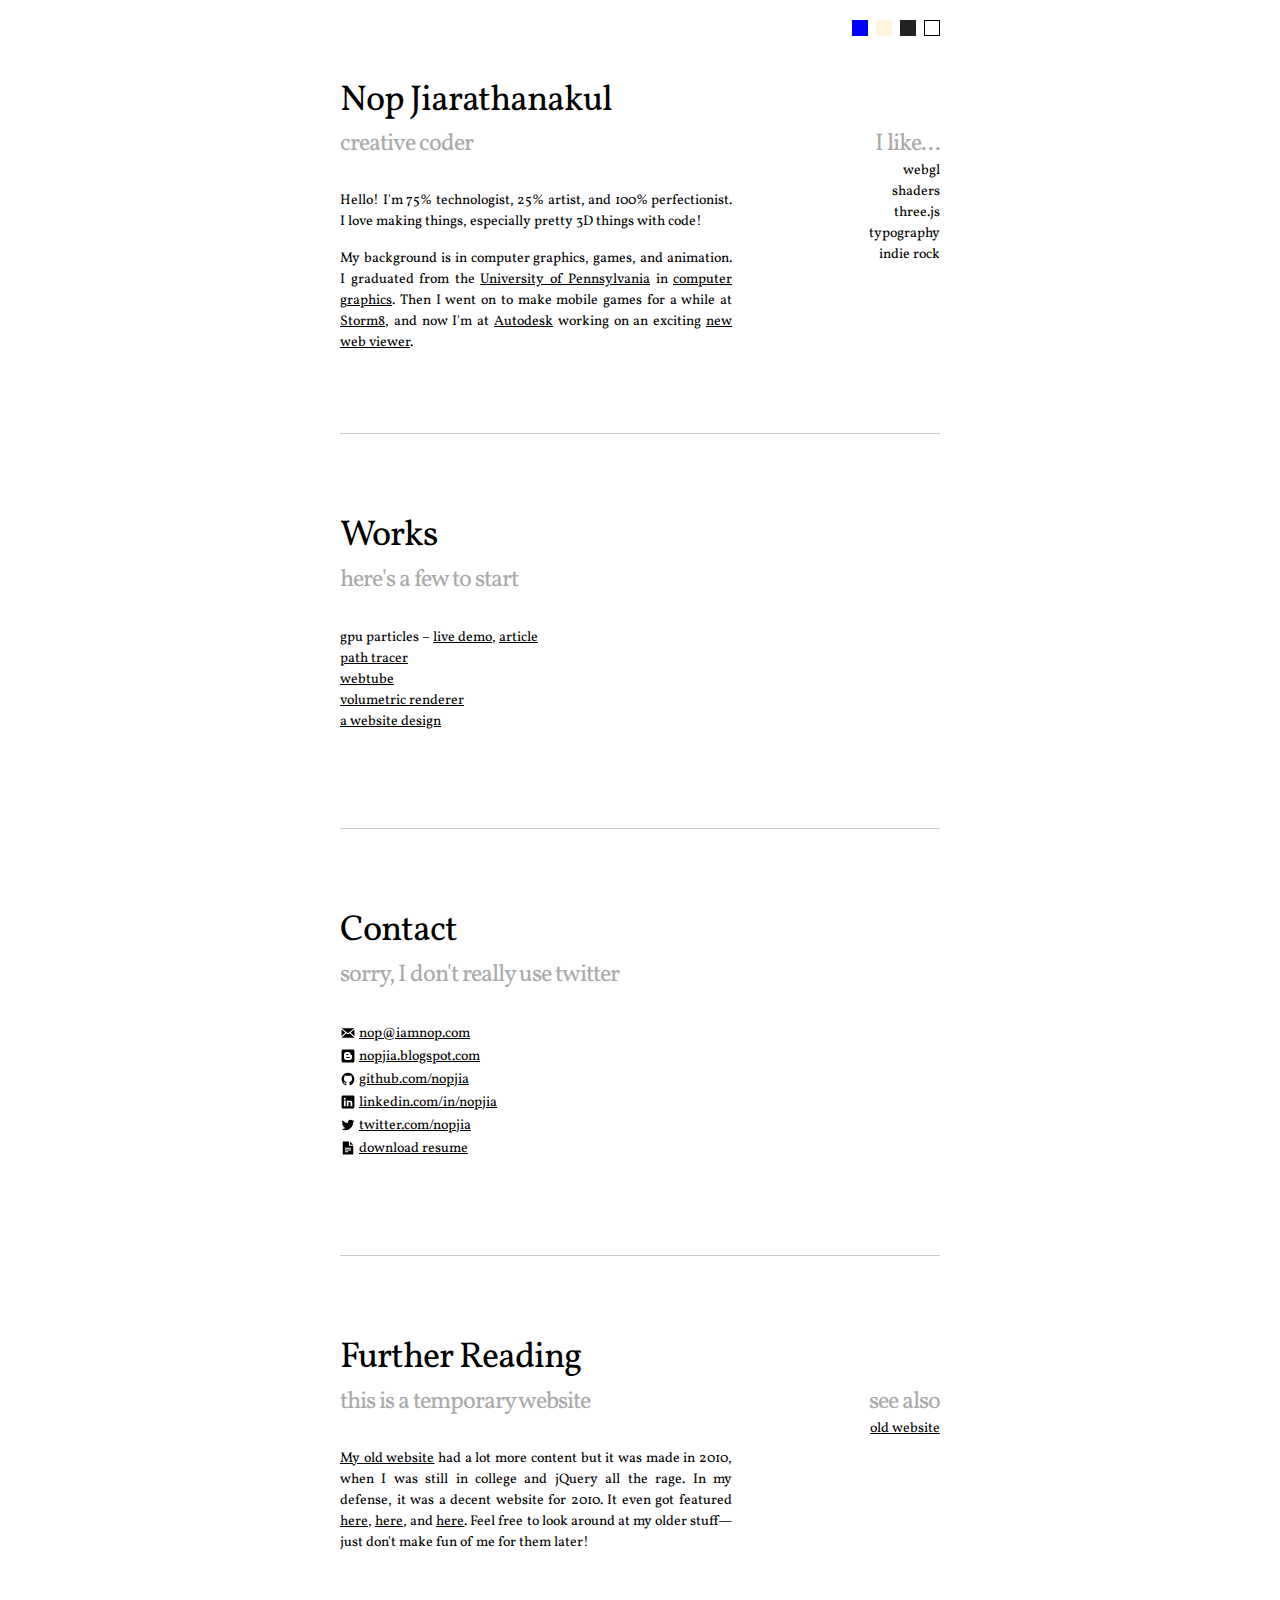
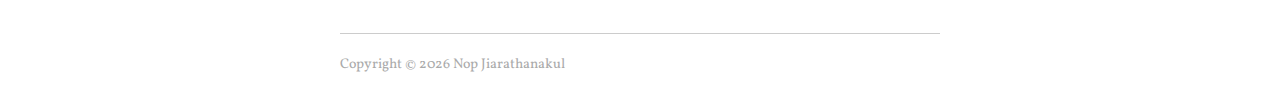
==== commit 86cc41c3: "update website" ====
--- a/index.html
+++ b/index.html
@@ -1,4 +1,4 @@
-<!doctype html> <html class=no-js> <head> <meta charset=utf-8> <meta name=description content="Nop Jiarathanakul online portfolio. I love making things, especially beautiful 3D applications. I like WebGL, shaders, three.js, typography, and indie rock. My background is in computer graphics, games, and animation."> <meta name=viewport content="width=device-width, initial-scale=1"> <title>Nop Jiarathanakul</title> <!--Place favicon.ico and apple-touch-icon.png in the root directory--> <link rel=stylesheet href=styles/vendor.css> <link rel=stylesheet href=styles/main.css> <script src=scripts/vendor/modernizr.js></script> </head> <body> <div class=container> <div class=scheme-palette> <div data-palette=dos></div><div data-palette=sepia></div><div data-palette=dark></div><div class=selected data-palette></div> </div> <div class=section> <h1>Nop Jiarathanakul</h1> <div class=row> <div class="two-thirds column"> <h3>creative coder</h3> <p>Hello! I'm 75% technologist, 25% artist, and 100% perfectionist. I love making things, especially pretty 3D things with code!</p> <p> My background is in computer graphics, games, and animation. I graduated from the <a href="http://www.upenn.edu/">University of Pennsylvania</a> in <a href="http://cg.cis.upenn.edu/">computer graphics</a>. Then I went on to make mobile games for a while at <a href="http://www.storm8.com/">Storm8</a>, and now I'm at <a href="http://www.autodesk.com/">Autodesk</a> working on an exciting <a href="http://lmv.rocks/">new web viewer</a>.</p> </div> <div class="one-third column right-side"> <h3>I like...</h3> <p>webgl<br>shaders<br>three.js<br>typography<br>indie rock</p> </div> </div> </div> <div class="section row"> <div class="twelve columns"> <h2>Works</h2> <h3>here's a few to start</h3> <ul> <li>gpu particles – <a href=particles>live demo</a>, <a href=http://nopjia.blogspot.com/2014/06/webgl-gpu-particles.html>article</a></li> <li><a href=https://github.com/nopjia/tracer>path tracer</a></li> <li><a href=http://nopjia.blogspot.com/2013/05/pennapps-spring-2013.html>webtube</a></li> <li><a href=http://nopjia.blogspot.com/2012/09/webgl-volumetric-renderer.html>volumetric renderer</a></li> <li><a href="http://www.dolphin.upenn.edu/thaiclub/">a website design</a></li> </ul> </div> </div> <div class="section row"> <div class="twelve columns contact"> <h2>Contact</h2> <h3>sorry, I don't use twitter</h3> <ul> <li><a href=mailto:nop@iamnop.com> <svg xmlns=http://www.w3.org/2000/svg xmlns:xlink=http://www.w3.org/1999/xlink version=1.1 x=0px y=0px width=512px height=512px viewbox="0 0 512 512" enable-background="new 0 0 512 512" xml:space=preserve> <path id=email-icon d="M170.544,239.052L50,146.454v213.142L170.544,239.052z M460.928,103.407H51.416l204.593,157.162 L460.928,103.407z M313.355,260.696l-57.364,43.994l-57.454-44.135L50.5,408.593h410.751L313.355,260.696z M341.367,239.212 L462,359.845V146.693L341.367,239.212z"></path> </svg>nop@iamnop.com </a></li> <li><a href="http://nopjia.blogspot.com/"> <svg xmlns=http://www.w3.org/2000/svg xmlns:xlink=http://www.w3.org/1999/xlink version=1.1 x=0px y=0px width=512px height=512px viewbox="0 0 512 512" enable-background="new 0 0 512 512" xml:space=preserve> <path xmlns=http://www.w3.org/2000/svg id=blogger-square-rounded-icon d="M319.613,302.639c0,8.539-6.922,15.461-15.459,15.461h-94.379 c-8.539,0-15.459-6.922-15.459-15.461c0-8.535,6.92-15.457,15.459-15.457h94.379C312.691,287.182,319.613,294.104,319.613,302.639z M209.775,223.751h47.17c8.537,0,15.459-6.921,15.459-15.458c0-8.538-6.922-15.459-15.459-15.459h-47.17 c-8.539,0-15.459,6.921-15.459,15.459C194.316,216.83,201.236,223.751,209.775,223.751z M461.945,100v312c0,27.614-22.386,50-50,50 h-312c-27.614,0-50-22.386-50-50V100c0-27.614,22.386-50,50-50h312C439.56,50,461.945,72.386,461.945,100z M386.471,236.81 c0-7.065-5.727-12.793-12.791-12.793h-21.055c-7.064,0-12.791-5.728-12.791-12.793v-5.597c0-43.569-35.32-78.888-78.891-78.888 h-54.635c-43.57,0-78.889,35.319-78.889,78.888v100.744c0,43.568,35.318,78.89,78.889,78.89h101.273 c43.572,0,78.889-35.321,78.889-78.89V236.81z"></path> </svg>nopjia.blogspot.com </a></li> <li><a href="http://github.com/nopjia/"> <svg xmlns=http://www.w3.org/2000/svg xmlns:xlink=http://www.w3.org/1999/xlink version=1.1 x=0px y=0px width=512px height=512px viewbox="0 0 512 512" enable-background="new 0 0 512 512" xml:space=preserve> <path id=github-icon d="M256,55.083c-113.764,0-206,92.237-206,206 c0,91.013,59.025,168.246,140.887,195.472c10.293,1.911,13.613-4.459,13.613-9.908v-38.356C147.199,420.764,135.262,384,135.262,384 c-9.354-23.822-22.865-30.159-22.865-30.159c-18.693-12.774,1.408-12.523,1.408-12.523c20.688,1.459,31.584,21.24,31.584,21.24 c18.373,31.483,48.18,22.381,59.949,17.117c1.844-13.312,7.174-22.397,13.076-27.544c-45.768-5.197-93.848-22.867-93.848-101.81 c0-22.498,8.047-40.872,21.225-55.289c-2.146-5.197-9.188-26.152,1.979-54.518c0,0,17.301-5.532,56.662,21.123 c16.445-4.56,34.066-6.856,51.568-6.94c17.502,0.084,35.154,2.381,51.6,6.94c39.33-26.655,56.596-21.123,56.596-21.123 c11.217,28.365,4.158,49.32,2.029,54.518c13.211,14.417,21.207,32.791,21.207,55.289c0,79.127-48.197,96.545-94.064,101.642 c7.375,6.388,14.133,18.943,14.133,38.155c0,27.561,0,49.757,0,56.529c0,5.482,3.301,11.903,13.746,9.892 C403.057,429.264,462,352.08,462,261.084C462,147.321,369.762,55.083,256,55.083z"></path> </svg>github.com/nopjia </a></li> <li><a href=http://www.linkedin.com/in/nopjia> <svg xmlns=http://www.w3.org/2000/svg xmlns:xlink=http://www.w3.org/1999/xlink version=1.1 x=0px y=0px width=512px height=512px viewbox="0 0 512 512" enable-background="new 0 0 512 512" xml:space=preserve> <path xmlns=http://www.w3.org/2000/svg id=linkedin-square-rounded-icon d="M411.945,50h-312c-27.614,0-50,22.386-50,50v312c0,27.614,22.386,50,50,50h312 c27.614,0,50-22.386,50-50V100C461.945,72.386,439.56,50,411.945,50z M180.996,392.99h-56.537V210.336h56.537V392.99z M152.457,186.417c-18.465,0-33.432-15.09-33.432-33.703c0-18.614,14.967-33.704,33.432-33.704c18.463,0,33.432,15.09,33.432,33.704 C185.889,171.327,170.92,186.417,152.457,186.417z M392.865,392.99h-56.262c0,0,0-69.582,0-95.881 c0-26.296-9.988-40.974-30.781-40.974c-22.629,0-34.453,15.289-34.453,40.974c0,28.133,0,95.881,0,95.881h-54.223V210.336h54.223 v24.599c0,0,16.309-30.171,55.041-30.171s66.455,23.648,66.455,72.572C392.865,326.262,392.865,392.99,392.865,392.99z"></path> </svg>linkedin.com/in/nopjia </a></li> <li><a href=jiarathanakul.pdf> <svg xmlns=http://www.w3.org/2000/svg xmlns:xlink=http://www.w3.org/1999/xlink version=1.1 x=0px y=0px width=512px height=512px viewbox="0 0 512 512" enable-background="new 0 0 512 512" xml:space=preserve> <path xmlns=http://www.w3.org/2000/svg id=text-file-icon d="M287.818,185.781V50H88.317v412h335.365V185.781H287.818z M256,391.312h-97.495v-30H256V391.312z M353.495,335.896h-194.99v-30h194.99V335.896z M353.495,280.562h-194.99v-30h194.99V280.562z M423.298,150.795H322.805V50.302 L423.298,150.795z"></path> </svg>download resume </a></li> </ul> </div> </div> <div class=section> <h2>Further Reading</h2> <div class=row> <div class="two-thirds column"> <h3>this is a temporary website</h3> <p> <a href="http://iamnop.x10.mx/iamnop/">My old website</a> had a lot more content but it was made in 2010, when I was still in college and jQuery all the rage. In my defense, it was a decent website for 2010. It even got featured <a href="http://www.instantshift.com/2011/02/17/70-fresh-and-creative-single-page-website-designs/">here</a>, <a href="http://designm.ag/design/35-nice-single-page-web-designs/">here</a>, and <a href=https://onepagelove.com/nop-jiarathanakul>here</a>. Feel free to look around at my older stuff—just don't make fun of me for them later! </p> </div> <div class="one-third column right-side"> <h3>see also</h3> <p><a href="http://iamnop.x10.mx/iamnop/">old website</a></p> </div> </div> </div> <div class="section row footer"> <p>Copyright © 2015 Nop Jiarathanakul</p> </div> </div> <!--Google Analytics--> <script>
+<!doctype html> <html class=no-js> <head> <meta charset=utf-8> <meta name=description content="Nop Jiarathanakul online portfolio. I love making things, especially beautiful 3D applications. I like WebGL, shaders, three.js, typography, and indie rock. My background is in computer graphics, games, and animation."> <meta name=viewport content="width=device-width, initial-scale=1"> <title>Nop Jiarathanakul</title>  <link rel=stylesheet href=styles/vendor.css> <link rel=stylesheet href=styles/main.css> <script src=scripts/vendor/modernizr.js></script> </head> <body> <div class=container> <div class=scheme-palette> <div data-palette=dos></div><div data-palette=sepia></div><div data-palette=dark></div><div class=selected data-palette></div> </div> <div class=section> <h1>Nop Jiarathanakul</h1> <div class=row> <div class="two-thirds column"> <h3>creative coder</h3> <p>Hello! I'm 75% technologist, 25% artist, and 100% perfectionist. I love making things, especially pretty 3D things with code!</p> <p> My background is in computer graphics, games, and animation. I graduated from the <a href="http://www.upenn.edu/">University of Pennsylvania</a> in <a href="http://cg.cis.upenn.edu/">computer graphics</a>. Then I went on to make mobile games for a while at <a href="http://www.storm8.com/">Storm8</a>, and now I'm at <a href="http://www.autodesk.com/">Autodesk</a> working on an exciting <a href="http://lmv.rocks/">new web viewer</a>.</p> </div> <div class="one-third column right-side"> <h3>I like...</h3> <p>webgl<br>shaders<br>three.js<br>typography<br>indie rock</p> </div> </div> </div> <div class="section row"> <div class="twelve columns"> <h2>Works</h2> <h3>here's a few to start</h3> <ul> <li>gpu particles – <a href=particles>live demo</a>, <a href=http://nopjia.blogspot.com/2014/06/webgl-gpu-particles.html>article</a></li> <li><a href=https://github.com/nopjia/tracer>path tracer</a></li> <li><a href=http://nopjia.blogspot.com/2013/05/pennapps-spring-2013.html>webtube</a></li> <li><a href=http://nopjia.blogspot.com/2012/09/webgl-volumetric-renderer.html>volumetric renderer</a></li> <li><a href="http://www.dolphin.upenn.edu/thaiclub/">a website design</a></li> </ul> </div> </div> <div class="section row"> <div class="twelve columns contact"> <h2>Contact</h2> <h3>sorry, I don't really use twitter</h3> <ul> <li><a href=mailto:nop@iamnop.com> <svg xmlns=http://www.w3.org/2000/svg xmlns:xlink=http://www.w3.org/1999/xlink version=1.1 x=0px y=0px width=512px height=512px viewbox="0 0 512 512" enable-background="new 0 0 512 512" xml:space=preserve> <path id=email-icon d="M170.544,239.052L50,146.454v213.142L170.544,239.052z M460.928,103.407H51.416l204.593,157.162 L460.928,103.407z M313.355,260.696l-57.364,43.994l-57.454-44.135L50.5,408.593h410.751L313.355,260.696z M341.367,239.212 L462,359.845V146.693L341.367,239.212z"></path> </svg>nop@iamnop.com </a></li> <li><a href="http://nopjia.blogspot.com/"> <svg xmlns=http://www.w3.org/2000/svg xmlns:xlink=http://www.w3.org/1999/xlink version=1.1 x=0px y=0px width=512px height=512px viewbox="0 0 512 512" enable-background="new 0 0 512 512" xml:space=preserve> <path xmlns=http://www.w3.org/2000/svg id=blogger-square-rounded-icon d="M319.613,302.639c0,8.539-6.922,15.461-15.459,15.461h-94.379 c-8.539,0-15.459-6.922-15.459-15.461c0-8.535,6.92-15.457,15.459-15.457h94.379C312.691,287.182,319.613,294.104,319.613,302.639z M209.775,223.751h47.17c8.537,0,15.459-6.921,15.459-15.458c0-8.538-6.922-15.459-15.459-15.459h-47.17 c-8.539,0-15.459,6.921-15.459,15.459C194.316,216.83,201.236,223.751,209.775,223.751z M461.945,100v312c0,27.614-22.386,50-50,50 h-312c-27.614,0-50-22.386-50-50V100c0-27.614,22.386-50,50-50h312C439.56,50,461.945,72.386,461.945,100z M386.471,236.81 c0-7.065-5.727-12.793-12.791-12.793h-21.055c-7.064,0-12.791-5.728-12.791-12.793v-5.597c0-43.569-35.32-78.888-78.891-78.888 h-54.635c-43.57,0-78.889,35.319-78.889,78.888v100.744c0,43.568,35.318,78.89,78.889,78.89h101.273 c43.572,0,78.889-35.321,78.889-78.89V236.81z"></path> </svg>nopjia.blogspot.com </a></li> <li><a href="http://github.com/nopjia/"> <svg xmlns=http://www.w3.org/2000/svg xmlns:xlink=http://www.w3.org/1999/xlink version=1.1 x=0px y=0px width=512px height=512px viewbox="0 0 512 512" enable-background="new 0 0 512 512" xml:space=preserve> <path id=github-icon d="M256,55.083c-113.764,0-206,92.237-206,206 c0,91.013,59.025,168.246,140.887,195.472c10.293,1.911,13.613-4.459,13.613-9.908v-38.356C147.199,420.764,135.262,384,135.262,384 c-9.354-23.822-22.865-30.159-22.865-30.159c-18.693-12.774,1.408-12.523,1.408-12.523c20.688,1.459,31.584,21.24,31.584,21.24 c18.373,31.483,48.18,22.381,59.949,17.117c1.844-13.312,7.174-22.397,13.076-27.544c-45.768-5.197-93.848-22.867-93.848-101.81 c0-22.498,8.047-40.872,21.225-55.289c-2.146-5.197-9.188-26.152,1.979-54.518c0,0,17.301-5.532,56.662,21.123 c16.445-4.56,34.066-6.856,51.568-6.94c17.502,0.084,35.154,2.381,51.6,6.94c39.33-26.655,56.596-21.123,56.596-21.123 c11.217,28.365,4.158,49.32,2.029,54.518c13.211,14.417,21.207,32.791,21.207,55.289c0,79.127-48.197,96.545-94.064,101.642 c7.375,6.388,14.133,18.943,14.133,38.155c0,27.561,0,49.757,0,56.529c0,5.482,3.301,11.903,13.746,9.892 C403.057,429.264,462,352.08,462,261.084C462,147.321,369.762,55.083,256,55.083z"></path> </svg>github.com/nopjia </a></li> <li><a href=http://www.linkedin.com/in/nopjia> <svg xmlns=http://www.w3.org/2000/svg xmlns:xlink=http://www.w3.org/1999/xlink version=1.1 x=0px y=0px width=512px height=512px viewbox="0 0 512 512" enable-background="new 0 0 512 512" xml:space=preserve> <path xmlns=http://www.w3.org/2000/svg id=linkedin-square-rounded-icon d="M411.945,50h-312c-27.614,0-50,22.386-50,50v312c0,27.614,22.386,50,50,50h312 c27.614,0,50-22.386,50-50V100C461.945,72.386,439.56,50,411.945,50z M180.996,392.99h-56.537V210.336h56.537V392.99z M152.457,186.417c-18.465,0-33.432-15.09-33.432-33.703c0-18.614,14.967-33.704,33.432-33.704c18.463,0,33.432,15.09,33.432,33.704 C185.889,171.327,170.92,186.417,152.457,186.417z M392.865,392.99h-56.262c0,0,0-69.582,0-95.881 c0-26.296-9.988-40.974-30.781-40.974c-22.629,0-34.453,15.289-34.453,40.974c0,28.133,0,95.881,0,95.881h-54.223V210.336h54.223 v24.599c0,0,16.309-30.171,55.041-30.171s66.455,23.648,66.455,72.572C392.865,326.262,392.865,392.99,392.865,392.99z"></path> </svg>linkedin.com/in/nopjia </a></li> <li><a href=http://twitter.com/nopjia> <svg xmlns=http://www.w3.org/2000/svg xmlns:xlink=http://www.w3.org/1999/xlink version=1.1 x=0px y=0px width=512px height=512px viewbox="0 0 512 512" enable-background="new 0 0 512 512" xml:space=preserve> <path id=twitter-icon d="M462,128.223c-15.158,6.724-31.449,11.269-48.547,13.31c17.449-10.461,30.854-27.025,37.164-46.764 c-16.333,9.687-34.422,16.721-53.676,20.511c-15.418-16.428-37.386-26.691-61.698-26.691c-54.56,0-94.668,50.916-82.337,103.787 c-70.25-3.524-132.534-37.177-174.223-88.314c-22.142,37.983-11.485,87.691,26.158,112.85c-13.854-0.438-26.891-4.241-38.285-10.574 c-0.917,39.162,27.146,75.781,67.795,83.949c-11.896,3.237-24.926,3.978-38.17,1.447c10.754,33.58,41.972,58.018,78.96,58.699 C139.604,378.282,94.846,390.721,50,385.436c37.406,23.982,81.837,37.977,129.571,37.977c156.932,0,245.595-132.551,240.251-251.435 C436.339,160.061,450.668,145.174,462,128.223z"></path> </svg>twitter.com/nopjia </a></li> <li><a href=jiarathanakul.pdf> <svg xmlns=http://www.w3.org/2000/svg xmlns:xlink=http://www.w3.org/1999/xlink version=1.1 x=0px y=0px width=512px height=512px viewbox="0 0 512 512" enable-background="new 0 0 512 512" xml:space=preserve> <path xmlns=http://www.w3.org/2000/svg id=text-file-icon d="M287.818,185.781V50H88.317v412h335.365V185.781H287.818z M256,391.312h-97.495v-30H256V391.312z M353.495,335.896h-194.99v-30h194.99V335.896z M353.495,280.562h-194.99v-30h194.99V280.562z M423.298,150.795H322.805V50.302 L423.298,150.795z"></path> </svg>download resume </a></li> </ul> </div> </div> <div class=section> <h2>Further Reading</h2> <div class=row> <div class="two-thirds column"> <h3>this is a temporary website</h3> <p> <a href="http://iamnop.x10.mx/iamnop/">My old website</a> had a lot more content but it was made in 2010, when I was still in college and jQuery all the rage. In my defense, it was a decent website for 2010. It even got featured <a href="http://www.instantshift.com/2011/02/17/70-fresh-and-creative-single-page-website-designs/">here</a>, <a href="http://designm.ag/design/35-nice-single-page-web-designs/">here</a>, and <a href=https://onepagelove.com/nop-jiarathanakul>here</a>. Feel free to look around at my older stuff—just don't make fun of me for them later! </p> </div> <div class="one-third column right-side"> <h3>see also</h3> <p><a href="http://iamnop.x10.mx/iamnop/">old website</a></p> </div> </div> </div> <div class="section row footer"> <p> Copyright &copy; <script type=text/javascript>document.write(new Date().getFullYear())</script> Nop Jiarathanakul</p> </div> </div>  <script>
       (function(i,s,o,g,r,a,m){i['GoogleAnalyticsObject']=r;i[r]=i[r]||function(){
       (i[r].q=i[r].q||[]).push(arguments)},i[r].l=1*new Date();a=s.createElement(o),
       m=s.getElementsByTagName(o)[0];a.async=1;a.src=g;m.parentNode.insertBefore(a,m)
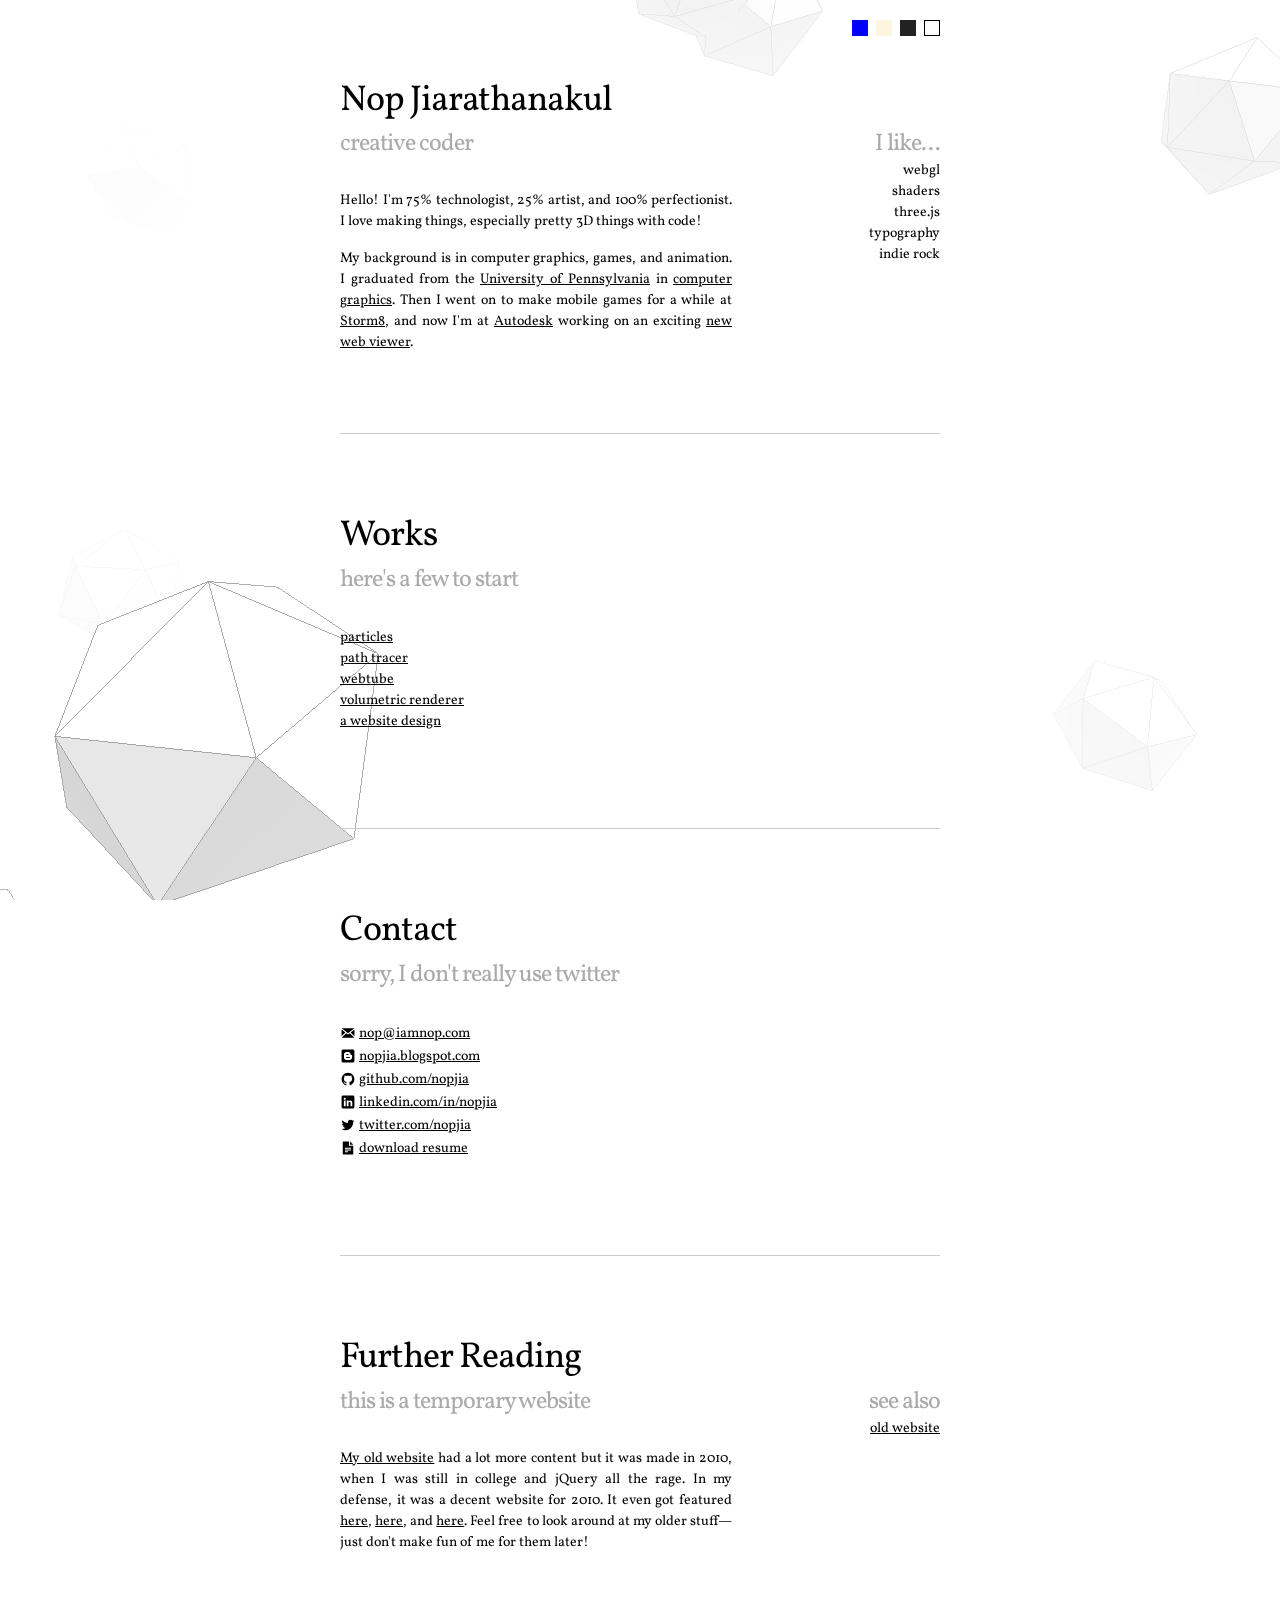
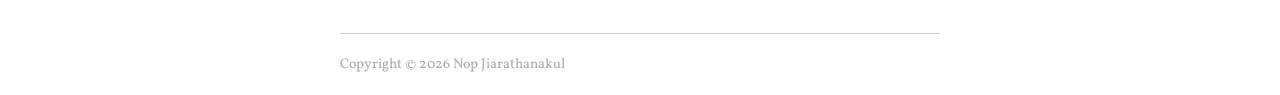
==== commit 01d32599: "update site build with floating icosahedrons!" ====
--- a/index.html
+++ b/index.html
@@ -1,8 +1,8 @@
-<!doctype html> <html class=no-js> <head> <meta charset=utf-8> <meta name=description content="Nop Jiarathanakul online portfolio. I love making things, especially beautiful 3D applications. I like WebGL, shaders, three.js, typography, and indie rock. My background is in computer graphics, games, and animation."> <meta name=viewport content="width=device-width, initial-scale=1"> <title>Nop Jiarathanakul</title>  <link rel=stylesheet href=styles/vendor.css> <link rel=stylesheet href=styles/main.css> <script src=scripts/vendor/modernizr.js></script> </head> <body> <div class=container> <div class=scheme-palette> <div data-palette=dos></div><div data-palette=sepia></div><div data-palette=dark></div><div class=selected data-palette></div> </div> <div class=section> <h1>Nop Jiarathanakul</h1> <div class=row> <div class="two-thirds column"> <h3>creative coder</h3> <p>Hello! I'm 75% technologist, 25% artist, and 100% perfectionist. I love making things, especially pretty 3D things with code!</p> <p> My background is in computer graphics, games, and animation. I graduated from the <a href="http://www.upenn.edu/">University of Pennsylvania</a> in <a href="http://cg.cis.upenn.edu/">computer graphics</a>. Then I went on to make mobile games for a while at <a href="http://www.storm8.com/">Storm8</a>, and now I'm at <a href="http://www.autodesk.com/">Autodesk</a> working on an exciting <a href="http://lmv.rocks/">new web viewer</a>.</p> </div> <div class="one-third column right-side"> <h3>I like...</h3> <p>webgl<br>shaders<br>three.js<br>typography<br>indie rock</p> </div> </div> </div> <div class="section row"> <div class="twelve columns"> <h2>Works</h2> <h3>here's a few to start</h3> <ul> <li>gpu particles – <a href=particles>live demo</a>, <a href=http://nopjia.blogspot.com/2014/06/webgl-gpu-particles.html>article</a></li> <li><a href=https://github.com/nopjia/tracer>path tracer</a></li> <li><a href=http://nopjia.blogspot.com/2013/05/pennapps-spring-2013.html>webtube</a></li> <li><a href=http://nopjia.blogspot.com/2012/09/webgl-volumetric-renderer.html>volumetric renderer</a></li> <li><a href="http://www.dolphin.upenn.edu/thaiclub/">a website design</a></li> </ul> </div> </div> <div class="section row"> <div class="twelve columns contact"> <h2>Contact</h2> <h3>sorry, I don't really use twitter</h3> <ul> <li><a href=mailto:nop@iamnop.com> <svg xmlns=http://www.w3.org/2000/svg xmlns:xlink=http://www.w3.org/1999/xlink version=1.1 x=0px y=0px width=512px height=512px viewbox="0 0 512 512" enable-background="new 0 0 512 512" xml:space=preserve> <path id=email-icon d="M170.544,239.052L50,146.454v213.142L170.544,239.052z M460.928,103.407H51.416l204.593,157.162 L460.928,103.407z M313.355,260.696l-57.364,43.994l-57.454-44.135L50.5,408.593h410.751L313.355,260.696z M341.367,239.212 L462,359.845V146.693L341.367,239.212z"></path> </svg>nop@iamnop.com </a></li> <li><a href="http://nopjia.blogspot.com/"> <svg xmlns=http://www.w3.org/2000/svg xmlns:xlink=http://www.w3.org/1999/xlink version=1.1 x=0px y=0px width=512px height=512px viewbox="0 0 512 512" enable-background="new 0 0 512 512" xml:space=preserve> <path xmlns=http://www.w3.org/2000/svg id=blogger-square-rounded-icon d="M319.613,302.639c0,8.539-6.922,15.461-15.459,15.461h-94.379 c-8.539,0-15.459-6.922-15.459-15.461c0-8.535,6.92-15.457,15.459-15.457h94.379C312.691,287.182,319.613,294.104,319.613,302.639z M209.775,223.751h47.17c8.537,0,15.459-6.921,15.459-15.458c0-8.538-6.922-15.459-15.459-15.459h-47.17 c-8.539,0-15.459,6.921-15.459,15.459C194.316,216.83,201.236,223.751,209.775,223.751z M461.945,100v312c0,27.614-22.386,50-50,50 h-312c-27.614,0-50-22.386-50-50V100c0-27.614,22.386-50,50-50h312C439.56,50,461.945,72.386,461.945,100z M386.471,236.81 c0-7.065-5.727-12.793-12.791-12.793h-21.055c-7.064,0-12.791-5.728-12.791-12.793v-5.597c0-43.569-35.32-78.888-78.891-78.888 h-54.635c-43.57,0-78.889,35.319-78.889,78.888v100.744c0,43.568,35.318,78.89,78.889,78.89h101.273 c43.572,0,78.889-35.321,78.889-78.89V236.81z"></path> </svg>nopjia.blogspot.com </a></li> <li><a href="http://github.com/nopjia/"> <svg xmlns=http://www.w3.org/2000/svg xmlns:xlink=http://www.w3.org/1999/xlink version=1.1 x=0px y=0px width=512px height=512px viewbox="0 0 512 512" enable-background="new 0 0 512 512" xml:space=preserve> <path id=github-icon d="M256,55.083c-113.764,0-206,92.237-206,206 c0,91.013,59.025,168.246,140.887,195.472c10.293,1.911,13.613-4.459,13.613-9.908v-38.356C147.199,420.764,135.262,384,135.262,384 c-9.354-23.822-22.865-30.159-22.865-30.159c-18.693-12.774,1.408-12.523,1.408-12.523c20.688,1.459,31.584,21.24,31.584,21.24 c18.373,31.483,48.18,22.381,59.949,17.117c1.844-13.312,7.174-22.397,13.076-27.544c-45.768-5.197-93.848-22.867-93.848-101.81 c0-22.498,8.047-40.872,21.225-55.289c-2.146-5.197-9.188-26.152,1.979-54.518c0,0,17.301-5.532,56.662,21.123 c16.445-4.56,34.066-6.856,51.568-6.94c17.502,0.084,35.154,2.381,51.6,6.94c39.33-26.655,56.596-21.123,56.596-21.123 c11.217,28.365,4.158,49.32,2.029,54.518c13.211,14.417,21.207,32.791,21.207,55.289c0,79.127-48.197,96.545-94.064,101.642 c7.375,6.388,14.133,18.943,14.133,38.155c0,27.561,0,49.757,0,56.529c0,5.482,3.301,11.903,13.746,9.892 C403.057,429.264,462,352.08,462,261.084C462,147.321,369.762,55.083,256,55.083z"></path> </svg>github.com/nopjia </a></li> <li><a href=http://www.linkedin.com/in/nopjia> <svg xmlns=http://www.w3.org/2000/svg xmlns:xlink=http://www.w3.org/1999/xlink version=1.1 x=0px y=0px width=512px height=512px viewbox="0 0 512 512" enable-background="new 0 0 512 512" xml:space=preserve> <path xmlns=http://www.w3.org/2000/svg id=linkedin-square-rounded-icon d="M411.945,50h-312c-27.614,0-50,22.386-50,50v312c0,27.614,22.386,50,50,50h312 c27.614,0,50-22.386,50-50V100C461.945,72.386,439.56,50,411.945,50z M180.996,392.99h-56.537V210.336h56.537V392.99z M152.457,186.417c-18.465,0-33.432-15.09-33.432-33.703c0-18.614,14.967-33.704,33.432-33.704c18.463,0,33.432,15.09,33.432,33.704 C185.889,171.327,170.92,186.417,152.457,186.417z M392.865,392.99h-56.262c0,0,0-69.582,0-95.881 c0-26.296-9.988-40.974-30.781-40.974c-22.629,0-34.453,15.289-34.453,40.974c0,28.133,0,95.881,0,95.881h-54.223V210.336h54.223 v24.599c0,0,16.309-30.171,55.041-30.171s66.455,23.648,66.455,72.572C392.865,326.262,392.865,392.99,392.865,392.99z"></path> </svg>linkedin.com/in/nopjia </a></li> <li><a href=http://twitter.com/nopjia> <svg xmlns=http://www.w3.org/2000/svg xmlns:xlink=http://www.w3.org/1999/xlink version=1.1 x=0px y=0px width=512px height=512px viewbox="0 0 512 512" enable-background="new 0 0 512 512" xml:space=preserve> <path id=twitter-icon d="M462,128.223c-15.158,6.724-31.449,11.269-48.547,13.31c17.449-10.461,30.854-27.025,37.164-46.764 c-16.333,9.687-34.422,16.721-53.676,20.511c-15.418-16.428-37.386-26.691-61.698-26.691c-54.56,0-94.668,50.916-82.337,103.787 c-70.25-3.524-132.534-37.177-174.223-88.314c-22.142,37.983-11.485,87.691,26.158,112.85c-13.854-0.438-26.891-4.241-38.285-10.574 c-0.917,39.162,27.146,75.781,67.795,83.949c-11.896,3.237-24.926,3.978-38.17,1.447c10.754,33.58,41.972,58.018,78.96,58.699 C139.604,378.282,94.846,390.721,50,385.436c37.406,23.982,81.837,37.977,129.571,37.977c156.932,0,245.595-132.551,240.251-251.435 C436.339,160.061,450.668,145.174,462,128.223z"></path> </svg>twitter.com/nopjia </a></li> <li><a href=jiarathanakul.pdf> <svg xmlns=http://www.w3.org/2000/svg xmlns:xlink=http://www.w3.org/1999/xlink version=1.1 x=0px y=0px width=512px height=512px viewbox="0 0 512 512" enable-background="new 0 0 512 512" xml:space=preserve> <path xmlns=http://www.w3.org/2000/svg id=text-file-icon d="M287.818,185.781V50H88.317v412h335.365V185.781H287.818z M256,391.312h-97.495v-30H256V391.312z M353.495,335.896h-194.99v-30h194.99V335.896z M353.495,280.562h-194.99v-30h194.99V280.562z M423.298,150.795H322.805V50.302 L423.298,150.795z"></path> </svg>download resume </a></li> </ul> </div> </div> <div class=section> <h2>Further Reading</h2> <div class=row> <div class="two-thirds column"> <h3>this is a temporary website</h3> <p> <a href="http://iamnop.x10.mx/iamnop/">My old website</a> had a lot more content but it was made in 2010, when I was still in college and jQuery all the rage. In my defense, it was a decent website for 2010. It even got featured <a href="http://www.instantshift.com/2011/02/17/70-fresh-and-creative-single-page-website-designs/">here</a>, <a href="http://designm.ag/design/35-nice-single-page-web-designs/">here</a>, and <a href=https://onepagelove.com/nop-jiarathanakul>here</a>. Feel free to look around at my older stuff—just don't make fun of me for them later! </p> </div> <div class="one-third column right-side"> <h3>see also</h3> <p><a href="http://iamnop.x10.mx/iamnop/">old website</a></p> </div> </div> </div> <div class="section row footer"> <p> Copyright &copy; <script type=text/javascript>document.write(new Date().getFullYear())</script> Nop Jiarathanakul</p> </div> </div>  <script>
+<!doctype html> <html class=no-js> <head> <meta charset=utf-8> <meta name=description content="Nop Jiarathanakul online portfolio. I love making things, especially beautiful 3D applications. I like WebGL, shaders, three.js, typography, and indie rock. My background is in computer graphics, games, and animation."> <meta name=viewport content="width=device-width, initial-scale=1"> <title>Nop Jiarathanakul</title>  <link rel=stylesheet href=styles/vendor.css> <link rel=stylesheet href=styles/main.css> <script src=scripts/vendor/modernizr.js></script> </head> <body> <div id=canvas-wrap> <canvas id=canvas></canvas> </div> <div class=container> <div class=scheme-palette> <div data-palette=dos> </div><div data-palette=sepia> </div><div data-palette=dark> </div><div data-palette class=selected></div> </div> <div class=section> <h1>Nop Jiarathanakul</h1> <div class=row> <div class="two-thirds column"> <h3>creative coder</h3> <p>Hello! I'm 75% technologist, 25% artist, and 100% perfectionist. I love making things, especially pretty 3D things with code!</p> <p> My background is in computer graphics, games, and animation. I graduated from the <a href="http://www.upenn.edu/">University of Pennsylvania</a> in <a href="http://cg.cis.upenn.edu/">computer graphics</a>. Then I went on to make mobile games for a while at <a href="http://www.storm8.com/">Storm8</a>, and now I'm at <a href="http://www.autodesk.com/">Autodesk</a> working on an exciting <a href="http://lmv.rocks/">new web viewer</a>.</p> </div> <div class="one-third column right-side"> <h3>I like...</h3> <p>webgl<br>shaders<br>three.js<br>typography<br>indie rock</p> </div> </div> </div> <div class="section row"> <div class="twelve columns"> <h2>Works</h2> <h3>here's a few to start</h3> <ul> <li><a href=particles>particles</a></li> <li><a href=https://github.com/nopjia/tracer>path tracer</a></li> <li><a href=http://nopjia.blogspot.com/2013/05/pennapps-spring-2013.html>webtube</a></li> <li><a href=http://nopjia.blogspot.com/2012/09/webgl-volumetric-renderer.html>volumetric renderer</a></li> <li><a href="http://www.dolphin.upenn.edu/thaiclub/">a website design</a></li> </ul> </div> </div> <div class="section row"> <div class="twelve columns contact"> <h2>Contact</h2> <h3>sorry, I don't really use twitter</h3> <ul> <li><a href=mailto:nop@iamnop.com> <svg xmlns=http://www.w3.org/2000/svg xmlns:xlink=http://www.w3.org/1999/xlink version=1.1 x=0px y=0px width=512px height=512px viewbox="0 0 512 512" enable-background="new 0 0 512 512" xml:space=preserve> <path id=email-icon d="M170.544,239.052L50,146.454v213.142L170.544,239.052z M460.928,103.407H51.416l204.593,157.162 L460.928,103.407z M313.355,260.696l-57.364,43.994l-57.454-44.135L50.5,408.593h410.751L313.355,260.696z M341.367,239.212 L462,359.845V146.693L341.367,239.212z"></path> </svg>nop@iamnop.com </a></li> <li><a href="http://nopjia.blogspot.com/"> <svg xmlns=http://www.w3.org/2000/svg xmlns:xlink=http://www.w3.org/1999/xlink version=1.1 x=0px y=0px width=512px height=512px viewbox="0 0 512 512" enable-background="new 0 0 512 512" xml:space=preserve> <path xmlns=http://www.w3.org/2000/svg id=blogger-square-rounded-icon d="M319.613,302.639c0,8.539-6.922,15.461-15.459,15.461h-94.379 c-8.539,0-15.459-6.922-15.459-15.461c0-8.535,6.92-15.457,15.459-15.457h94.379C312.691,287.182,319.613,294.104,319.613,302.639z M209.775,223.751h47.17c8.537,0,15.459-6.921,15.459-15.458c0-8.538-6.922-15.459-15.459-15.459h-47.17 c-8.539,0-15.459,6.921-15.459,15.459C194.316,216.83,201.236,223.751,209.775,223.751z M461.945,100v312c0,27.614-22.386,50-50,50 h-312c-27.614,0-50-22.386-50-50V100c0-27.614,22.386-50,50-50h312C439.56,50,461.945,72.386,461.945,100z M386.471,236.81 c0-7.065-5.727-12.793-12.791-12.793h-21.055c-7.064,0-12.791-5.728-12.791-12.793v-5.597c0-43.569-35.32-78.888-78.891-78.888 h-54.635c-43.57,0-78.889,35.319-78.889,78.888v100.744c0,43.568,35.318,78.89,78.889,78.89h101.273 c43.572,0,78.889-35.321,78.889-78.89V236.81z"></path> </svg>nopjia.blogspot.com </a></li> <li><a href="http://github.com/nopjia/"> <svg xmlns=http://www.w3.org/2000/svg xmlns:xlink=http://www.w3.org/1999/xlink version=1.1 x=0px y=0px width=512px height=512px viewbox="0 0 512 512" enable-background="new 0 0 512 512" xml:space=preserve> <path id=github-icon d="M256,55.083c-113.764,0-206,92.237-206,206 c0,91.013,59.025,168.246,140.887,195.472c10.293,1.911,13.613-4.459,13.613-9.908v-38.356C147.199,420.764,135.262,384,135.262,384 c-9.354-23.822-22.865-30.159-22.865-30.159c-18.693-12.774,1.408-12.523,1.408-12.523c20.688,1.459,31.584,21.24,31.584,21.24 c18.373,31.483,48.18,22.381,59.949,17.117c1.844-13.312,7.174-22.397,13.076-27.544c-45.768-5.197-93.848-22.867-93.848-101.81 c0-22.498,8.047-40.872,21.225-55.289c-2.146-5.197-9.188-26.152,1.979-54.518c0,0,17.301-5.532,56.662,21.123 c16.445-4.56,34.066-6.856,51.568-6.94c17.502,0.084,35.154,2.381,51.6,6.94c39.33-26.655,56.596-21.123,56.596-21.123 c11.217,28.365,4.158,49.32,2.029,54.518c13.211,14.417,21.207,32.791,21.207,55.289c0,79.127-48.197,96.545-94.064,101.642 c7.375,6.388,14.133,18.943,14.133,38.155c0,27.561,0,49.757,0,56.529c0,5.482,3.301,11.903,13.746,9.892 C403.057,429.264,462,352.08,462,261.084C462,147.321,369.762,55.083,256,55.083z"></path> </svg>github.com/nopjia </a></li> <li><a href=http://www.linkedin.com/in/nopjia> <svg xmlns=http://www.w3.org/2000/svg xmlns:xlink=http://www.w3.org/1999/xlink version=1.1 x=0px y=0px width=512px height=512px viewbox="0 0 512 512" enable-background="new 0 0 512 512" xml:space=preserve> <path xmlns=http://www.w3.org/2000/svg id=linkedin-square-rounded-icon d="M411.945,50h-312c-27.614,0-50,22.386-50,50v312c0,27.614,22.386,50,50,50h312 c27.614,0,50-22.386,50-50V100C461.945,72.386,439.56,50,411.945,50z M180.996,392.99h-56.537V210.336h56.537V392.99z M152.457,186.417c-18.465,0-33.432-15.09-33.432-33.703c0-18.614,14.967-33.704,33.432-33.704c18.463,0,33.432,15.09,33.432,33.704 C185.889,171.327,170.92,186.417,152.457,186.417z M392.865,392.99h-56.262c0,0,0-69.582,0-95.881 c0-26.296-9.988-40.974-30.781-40.974c-22.629,0-34.453,15.289-34.453,40.974c0,28.133,0,95.881,0,95.881h-54.223V210.336h54.223 v24.599c0,0,16.309-30.171,55.041-30.171s66.455,23.648,66.455,72.572C392.865,326.262,392.865,392.99,392.865,392.99z"></path> </svg>linkedin.com/in/nopjia </a></li> <li><a href=http://twitter.com/nopjia> <svg xmlns=http://www.w3.org/2000/svg xmlns:xlink=http://www.w3.org/1999/xlink version=1.1 x=0px y=0px width=512px height=512px viewbox="0 0 512 512" enable-background="new 0 0 512 512" xml:space=preserve> <path id=twitter-icon d="M462,128.223c-15.158,6.724-31.449,11.269-48.547,13.31c17.449-10.461,30.854-27.025,37.164-46.764 c-16.333,9.687-34.422,16.721-53.676,20.511c-15.418-16.428-37.386-26.691-61.698-26.691c-54.56,0-94.668,50.916-82.337,103.787 c-70.25-3.524-132.534-37.177-174.223-88.314c-22.142,37.983-11.485,87.691,26.158,112.85c-13.854-0.438-26.891-4.241-38.285-10.574 c-0.917,39.162,27.146,75.781,67.795,83.949c-11.896,3.237-24.926,3.978-38.17,1.447c10.754,33.58,41.972,58.018,78.96,58.699 C139.604,378.282,94.846,390.721,50,385.436c37.406,23.982,81.837,37.977,129.571,37.977c156.932,0,245.595-132.551,240.251-251.435 C436.339,160.061,450.668,145.174,462,128.223z"></path> </svg>twitter.com/nopjia </a></li> <li><a href=jiarathanakul.pdf> <svg xmlns=http://www.w3.org/2000/svg xmlns:xlink=http://www.w3.org/1999/xlink version=1.1 x=0px y=0px width=512px height=512px viewbox="0 0 512 512" enable-background="new 0 0 512 512" xml:space=preserve> <path xmlns=http://www.w3.org/2000/svg id=text-file-icon d="M287.818,185.781V50H88.317v412h335.365V185.781H287.818z M256,391.312h-97.495v-30H256V391.312z M353.495,335.896h-194.99v-30h194.99V335.896z M353.495,280.562h-194.99v-30h194.99V280.562z M423.298,150.795H322.805V50.302 L423.298,150.795z"></path> </svg>download resume </a></li> </ul> </div> </div> <div class=section> <h2>Further Reading</h2> <div class=row> <div class="two-thirds column"> <h3>this is a temporary website</h3> <p> <a href="http://iamnop.x10.mx/iamnop/">My old website</a> had a lot more content but it was made in 2010, when I was still in college and jQuery all the rage. In my defense, it was a decent website for 2010. It even got featured <a href="http://www.instantshift.com/2011/02/17/70-fresh-and-creative-single-page-website-designs/">here</a>, <a href="http://designm.ag/design/35-nice-single-page-web-designs/">here</a>, and <a href=https://onepagelove.com/nop-jiarathanakul>here</a>. Feel free to look around at my older stuff—just don't make fun of me for them later! </p> </div> <div class="one-third column right-side"> <h3>see also</h3> <p><a href="http://iamnop.x10.mx/iamnop/">old website</a></p> </div> </div> </div> <div class="section row footer"> <p> Copyright &copy; <script type=text/javascript>document.write(new Date().getFullYear())</script> Nop Jiarathanakul</p> </div> </div>  <script>
       (function(i,s,o,g,r,a,m){i['GoogleAnalyticsObject']=r;i[r]=i[r]||function(){
       (i[r].q=i[r].q||[]).push(arguments)},i[r].l=1*new Date();a=s.createElement(o),
       m=s.getElementsByTagName(o)[0];a.async=1;a.src=g;m.parentNode.insertBefore(a,m)
       })(window,document,'script','//www.google-analytics.com/analytics.js','ga');
       ga('create', 'UA-13260028-1', 'auto');
       ga('send', 'pageview');
-    </script> <script src=scripts/main.js></script> </body> </html> +    </script> <script src=scripts/vendor.js></script> <script src=scripts/main.js></script> </body> </html> 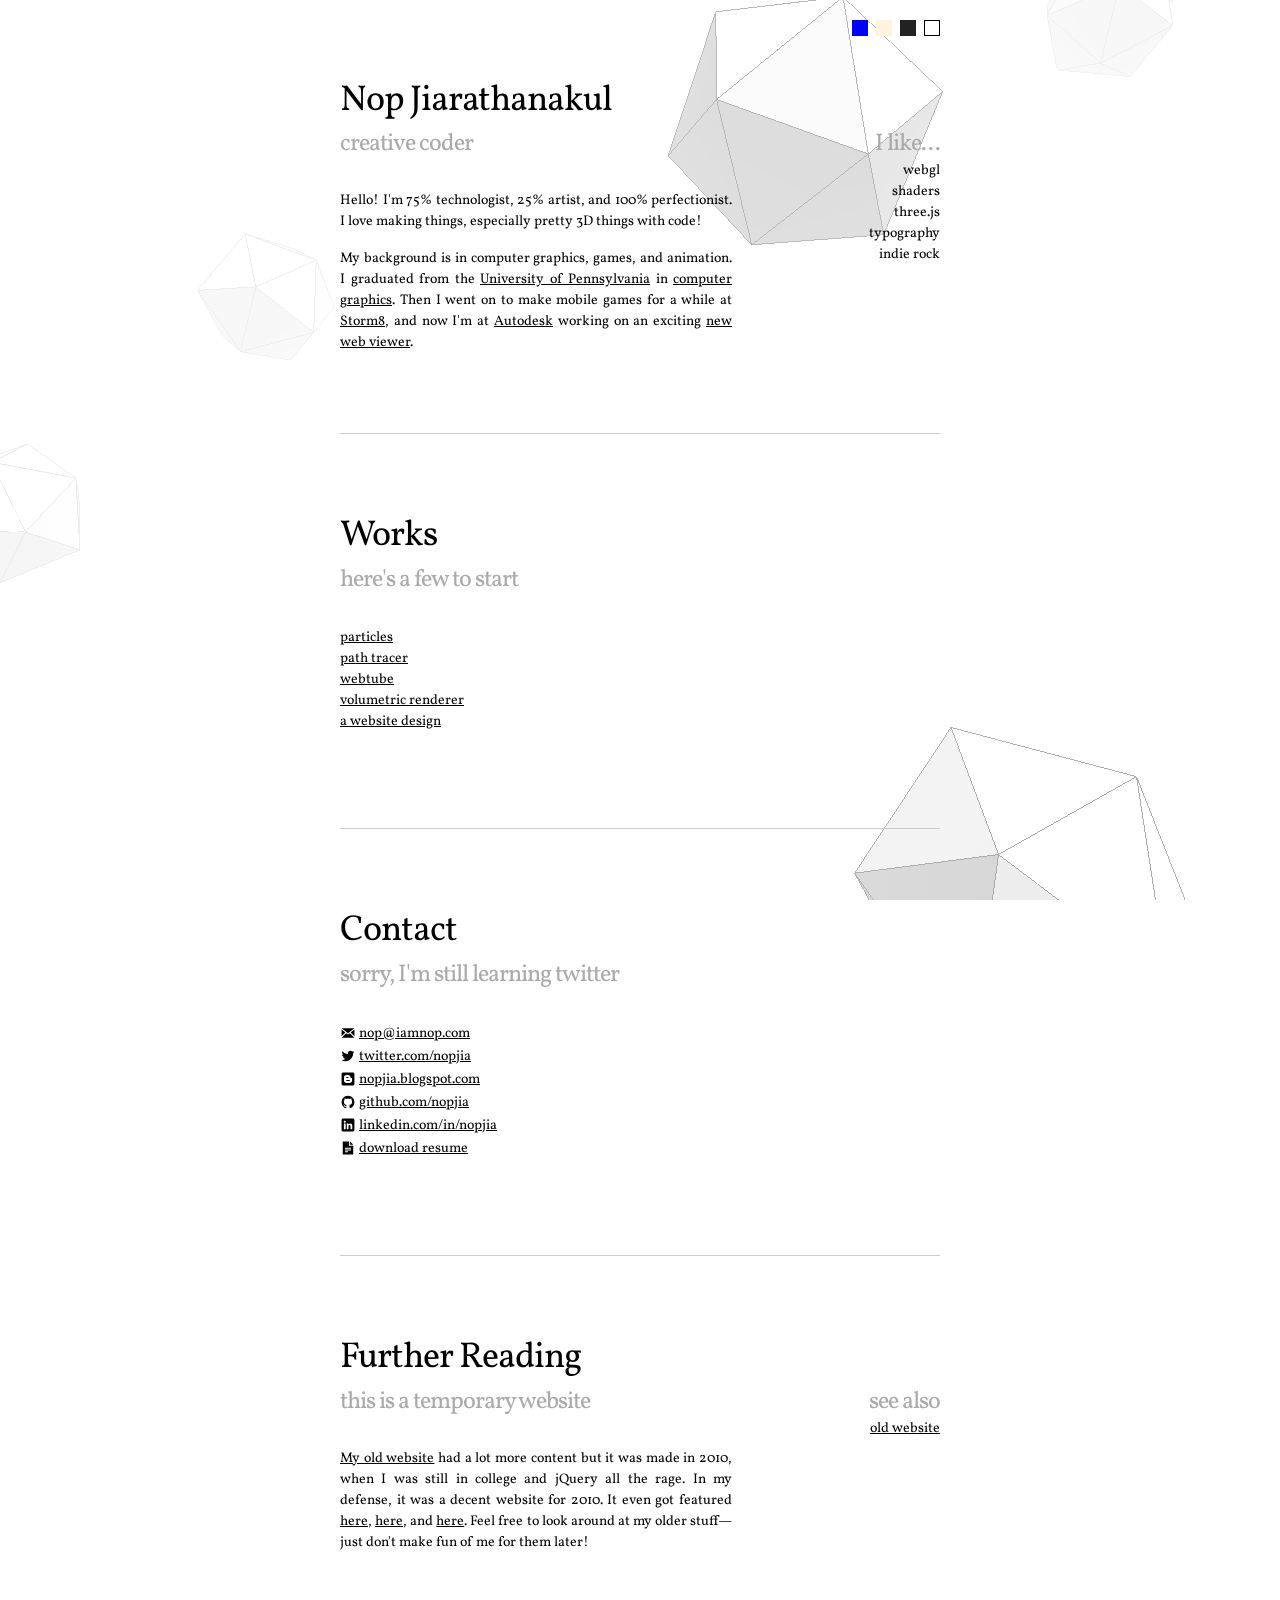
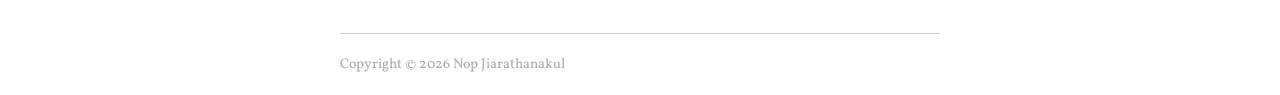
==== commit 8f0eb5a8: "bumped twitter's importance" ====
--- a/index.html
+++ b/index.html
@@ -1,4 +1,4 @@
-<!doctype html> <html class=no-js> <head> <meta charset=utf-8> <meta name=description content="Nop Jiarathanakul online portfolio. I love making things, especially beautiful 3D applications. I like WebGL, shaders, three.js, typography, and indie rock. My background is in computer graphics, games, and animation."> <meta name=viewport content="width=device-width, initial-scale=1"> <title>Nop Jiarathanakul</title>  <link rel=stylesheet href=styles/vendor.css> <link rel=stylesheet href=styles/main.css> <script src=scripts/vendor/modernizr.js></script> </head> <body> <div id=canvas-wrap> <canvas id=canvas></canvas> </div> <div class=container> <div class=scheme-palette> <div data-palette=dos> </div><div data-palette=sepia> </div><div data-palette=dark> </div><div data-palette class=selected></div> </div> <div class=section> <h1>Nop Jiarathanakul</h1> <div class=row> <div class="two-thirds column"> <h3>creative coder</h3> <p>Hello! I'm 75% technologist, 25% artist, and 100% perfectionist. I love making things, especially pretty 3D things with code!</p> <p> My background is in computer graphics, games, and animation. I graduated from the <a href="http://www.upenn.edu/">University of Pennsylvania</a> in <a href="http://cg.cis.upenn.edu/">computer graphics</a>. Then I went on to make mobile games for a while at <a href="http://www.storm8.com/">Storm8</a>, and now I'm at <a href="http://www.autodesk.com/">Autodesk</a> working on an exciting <a href="http://lmv.rocks/">new web viewer</a>.</p> </div> <div class="one-third column right-side"> <h3>I like...</h3> <p>webgl<br>shaders<br>three.js<br>typography<br>indie rock</p> </div> </div> </div> <div class="section row"> <div class="twelve columns"> <h2>Works</h2> <h3>here's a few to start</h3> <ul> <li><a href=particles>particles</a></li> <li><a href=https://github.com/nopjia/tracer>path tracer</a></li> <li><a href=http://nopjia.blogspot.com/2013/05/pennapps-spring-2013.html>webtube</a></li> <li><a href=http://nopjia.blogspot.com/2012/09/webgl-volumetric-renderer.html>volumetric renderer</a></li> <li><a href="http://www.dolphin.upenn.edu/thaiclub/">a website design</a></li> </ul> </div> </div> <div class="section row"> <div class="twelve columns contact"> <h2>Contact</h2> <h3>sorry, I don't really use twitter</h3> <ul> <li><a href=mailto:nop@iamnop.com> <svg xmlns=http://www.w3.org/2000/svg xmlns:xlink=http://www.w3.org/1999/xlink version=1.1 x=0px y=0px width=512px height=512px viewbox="0 0 512 512" enable-background="new 0 0 512 512" xml:space=preserve> <path id=email-icon d="M170.544,239.052L50,146.454v213.142L170.544,239.052z M460.928,103.407H51.416l204.593,157.162 L460.928,103.407z M313.355,260.696l-57.364,43.994l-57.454-44.135L50.5,408.593h410.751L313.355,260.696z M341.367,239.212 L462,359.845V146.693L341.367,239.212z"></path> </svg>nop@iamnop.com </a></li> <li><a href="http://nopjia.blogspot.com/"> <svg xmlns=http://www.w3.org/2000/svg xmlns:xlink=http://www.w3.org/1999/xlink version=1.1 x=0px y=0px width=512px height=512px viewbox="0 0 512 512" enable-background="new 0 0 512 512" xml:space=preserve> <path xmlns=http://www.w3.org/2000/svg id=blogger-square-rounded-icon d="M319.613,302.639c0,8.539-6.922,15.461-15.459,15.461h-94.379 c-8.539,0-15.459-6.922-15.459-15.461c0-8.535,6.92-15.457,15.459-15.457h94.379C312.691,287.182,319.613,294.104,319.613,302.639z M209.775,223.751h47.17c8.537,0,15.459-6.921,15.459-15.458c0-8.538-6.922-15.459-15.459-15.459h-47.17 c-8.539,0-15.459,6.921-15.459,15.459C194.316,216.83,201.236,223.751,209.775,223.751z M461.945,100v312c0,27.614-22.386,50-50,50 h-312c-27.614,0-50-22.386-50-50V100c0-27.614,22.386-50,50-50h312C439.56,50,461.945,72.386,461.945,100z M386.471,236.81 c0-7.065-5.727-12.793-12.791-12.793h-21.055c-7.064,0-12.791-5.728-12.791-12.793v-5.597c0-43.569-35.32-78.888-78.891-78.888 h-54.635c-43.57,0-78.889,35.319-78.889,78.888v100.744c0,43.568,35.318,78.89,78.889,78.89h101.273 c43.572,0,78.889-35.321,78.889-78.89V236.81z"></path> </svg>nopjia.blogspot.com </a></li> <li><a href="http://github.com/nopjia/"> <svg xmlns=http://www.w3.org/2000/svg xmlns:xlink=http://www.w3.org/1999/xlink version=1.1 x=0px y=0px width=512px height=512px viewbox="0 0 512 512" enable-background="new 0 0 512 512" xml:space=preserve> <path id=github-icon d="M256,55.083c-113.764,0-206,92.237-206,206 c0,91.013,59.025,168.246,140.887,195.472c10.293,1.911,13.613-4.459,13.613-9.908v-38.356C147.199,420.764,135.262,384,135.262,384 c-9.354-23.822-22.865-30.159-22.865-30.159c-18.693-12.774,1.408-12.523,1.408-12.523c20.688,1.459,31.584,21.24,31.584,21.24 c18.373,31.483,48.18,22.381,59.949,17.117c1.844-13.312,7.174-22.397,13.076-27.544c-45.768-5.197-93.848-22.867-93.848-101.81 c0-22.498,8.047-40.872,21.225-55.289c-2.146-5.197-9.188-26.152,1.979-54.518c0,0,17.301-5.532,56.662,21.123 c16.445-4.56,34.066-6.856,51.568-6.94c17.502,0.084,35.154,2.381,51.6,6.94c39.33-26.655,56.596-21.123,56.596-21.123 c11.217,28.365,4.158,49.32,2.029,54.518c13.211,14.417,21.207,32.791,21.207,55.289c0,79.127-48.197,96.545-94.064,101.642 c7.375,6.388,14.133,18.943,14.133,38.155c0,27.561,0,49.757,0,56.529c0,5.482,3.301,11.903,13.746,9.892 C403.057,429.264,462,352.08,462,261.084C462,147.321,369.762,55.083,256,55.083z"></path> </svg>github.com/nopjia </a></li> <li><a href=http://www.linkedin.com/in/nopjia> <svg xmlns=http://www.w3.org/2000/svg xmlns:xlink=http://www.w3.org/1999/xlink version=1.1 x=0px y=0px width=512px height=512px viewbox="0 0 512 512" enable-background="new 0 0 512 512" xml:space=preserve> <path xmlns=http://www.w3.org/2000/svg id=linkedin-square-rounded-icon d="M411.945,50h-312c-27.614,0-50,22.386-50,50v312c0,27.614,22.386,50,50,50h312 c27.614,0,50-22.386,50-50V100C461.945,72.386,439.56,50,411.945,50z M180.996,392.99h-56.537V210.336h56.537V392.99z M152.457,186.417c-18.465,0-33.432-15.09-33.432-33.703c0-18.614,14.967-33.704,33.432-33.704c18.463,0,33.432,15.09,33.432,33.704 C185.889,171.327,170.92,186.417,152.457,186.417z M392.865,392.99h-56.262c0,0,0-69.582,0-95.881 c0-26.296-9.988-40.974-30.781-40.974c-22.629,0-34.453,15.289-34.453,40.974c0,28.133,0,95.881,0,95.881h-54.223V210.336h54.223 v24.599c0,0,16.309-30.171,55.041-30.171s66.455,23.648,66.455,72.572C392.865,326.262,392.865,392.99,392.865,392.99z"></path> </svg>linkedin.com/in/nopjia </a></li> <li><a href=http://twitter.com/nopjia> <svg xmlns=http://www.w3.org/2000/svg xmlns:xlink=http://www.w3.org/1999/xlink version=1.1 x=0px y=0px width=512px height=512px viewbox="0 0 512 512" enable-background="new 0 0 512 512" xml:space=preserve> <path id=twitter-icon d="M462,128.223c-15.158,6.724-31.449,11.269-48.547,13.31c17.449-10.461,30.854-27.025,37.164-46.764 c-16.333,9.687-34.422,16.721-53.676,20.511c-15.418-16.428-37.386-26.691-61.698-26.691c-54.56,0-94.668,50.916-82.337,103.787 c-70.25-3.524-132.534-37.177-174.223-88.314c-22.142,37.983-11.485,87.691,26.158,112.85c-13.854-0.438-26.891-4.241-38.285-10.574 c-0.917,39.162,27.146,75.781,67.795,83.949c-11.896,3.237-24.926,3.978-38.17,1.447c10.754,33.58,41.972,58.018,78.96,58.699 C139.604,378.282,94.846,390.721,50,385.436c37.406,23.982,81.837,37.977,129.571,37.977c156.932,0,245.595-132.551,240.251-251.435 C436.339,160.061,450.668,145.174,462,128.223z"></path> </svg>twitter.com/nopjia </a></li> <li><a href=jiarathanakul.pdf> <svg xmlns=http://www.w3.org/2000/svg xmlns:xlink=http://www.w3.org/1999/xlink version=1.1 x=0px y=0px width=512px height=512px viewbox="0 0 512 512" enable-background="new 0 0 512 512" xml:space=preserve> <path xmlns=http://www.w3.org/2000/svg id=text-file-icon d="M287.818,185.781V50H88.317v412h335.365V185.781H287.818z M256,391.312h-97.495v-30H256V391.312z M353.495,335.896h-194.99v-30h194.99V335.896z M353.495,280.562h-194.99v-30h194.99V280.562z M423.298,150.795H322.805V50.302 L423.298,150.795z"></path> </svg>download resume </a></li> </ul> </div> </div> <div class=section> <h2>Further Reading</h2> <div class=row> <div class="two-thirds column"> <h3>this is a temporary website</h3> <p> <a href="http://iamnop.x10.mx/iamnop/">My old website</a> had a lot more content but it was made in 2010, when I was still in college and jQuery all the rage. In my defense, it was a decent website for 2010. It even got featured <a href="http://www.instantshift.com/2011/02/17/70-fresh-and-creative-single-page-website-designs/">here</a>, <a href="http://designm.ag/design/35-nice-single-page-web-designs/">here</a>, and <a href=https://onepagelove.com/nop-jiarathanakul>here</a>. Feel free to look around at my older stuff—just don't make fun of me for them later! </p> </div> <div class="one-third column right-side"> <h3>see also</h3> <p><a href="http://iamnop.x10.mx/iamnop/">old website</a></p> </div> </div> </div> <div class="section row footer"> <p> Copyright &copy; <script type=text/javascript>document.write(new Date().getFullYear())</script> Nop Jiarathanakul</p> </div> </div>  <script>
+<!doctype html> <html class=no-js> <head> <meta charset=utf-8> <meta name=description content="Nop Jiarathanakul online portfolio. I love making things, especially beautiful 3D applications. I like WebGL, shaders, three.js, typography, and indie rock. My background is in computer graphics, games, and animation."> <meta name=viewport content="width=device-width, initial-scale=1"> <title>Nop Jiarathanakul</title>  <link rel=stylesheet href=styles/vendor.css> <link rel=stylesheet href=styles/main.css> <script src=scripts/vendor/modernizr.js></script> </head> <body> <div id=canvas-wrap> <canvas id=canvas></canvas> </div> <div class=container> <div class=scheme-palette> <div data-palette=dos> </div><div data-palette=sepia> </div><div data-palette=dark> </div><div data-palette class=selected></div> </div> <div class=section> <h1>Nop Jiarathanakul</h1> <div class=row> <div class="two-thirds column"> <h3>creative coder</h3> <p>Hello! I'm 75% technologist, 25% artist, and 100% perfectionist. I love making things, especially pretty 3D things with code!</p> <p> My background is in computer graphics, games, and animation. I graduated from the <a href="http://www.upenn.edu/">University of Pennsylvania</a> in <a href="http://cg.cis.upenn.edu/">computer graphics</a>. Then I went on to make mobile games for a while at <a href="http://www.storm8.com/">Storm8</a>, and now I'm at <a href="http://www.autodesk.com/">Autodesk</a> working on an exciting <a href="http://lmv.rocks/">new web viewer</a>.</p> </div> <div class="one-third column right-side"> <h3>I like...</h3> <p>webgl<br>shaders<br>three.js<br>typography<br>indie rock</p> </div> </div> </div> <div class="section row"> <div class="twelve columns"> <h2>Works</h2> <h3>here's a few to start</h3> <ul> <li><a href=particles>particles</a></li> <li><a href=https://github.com/nopjia/tracer>path tracer</a></li> <li><a href=http://nopjia.blogspot.com/2013/05/pennapps-spring-2013.html>webtube</a></li> <li><a href=http://nopjia.blogspot.com/2012/09/webgl-volumetric-renderer.html>volumetric renderer</a></li> <li><a href="http://www.dolphin.upenn.edu/thaiclub/">a website design</a></li> </ul> </div> </div> <div class="section row"> <div class="twelve columns contact"> <h2>Contact</h2> <h3>sorry, I'm still learning twitter</h3> <ul> <li><a href=mailto:nop@iamnop.com> <svg xmlns=http://www.w3.org/2000/svg xmlns:xlink=http://www.w3.org/1999/xlink version=1.1 x=0px y=0px width=512px height=512px viewbox="0 0 512 512" enable-background="new 0 0 512 512" xml:space=preserve> <path id=email-icon d="M170.544,239.052L50,146.454v213.142L170.544,239.052z M460.928,103.407H51.416l204.593,157.162 L460.928,103.407z M313.355,260.696l-57.364,43.994l-57.454-44.135L50.5,408.593h410.751L313.355,260.696z M341.367,239.212 L462,359.845V146.693L341.367,239.212z"></path> </svg>nop@iamnop.com </a></li> <li><a href=http://twitter.com/nopjia> <svg xmlns=http://www.w3.org/2000/svg xmlns:xlink=http://www.w3.org/1999/xlink version=1.1 x=0px y=0px width=512px height=512px viewbox="0 0 512 512" enable-background="new 0 0 512 512" xml:space=preserve> <path id=twitter-icon d="M462,128.223c-15.158,6.724-31.449,11.269-48.547,13.31c17.449-10.461,30.854-27.025,37.164-46.764 c-16.333,9.687-34.422,16.721-53.676,20.511c-15.418-16.428-37.386-26.691-61.698-26.691c-54.56,0-94.668,50.916-82.337,103.787 c-70.25-3.524-132.534-37.177-174.223-88.314c-22.142,37.983-11.485,87.691,26.158,112.85c-13.854-0.438-26.891-4.241-38.285-10.574 c-0.917,39.162,27.146,75.781,67.795,83.949c-11.896,3.237-24.926,3.978-38.17,1.447c10.754,33.58,41.972,58.018,78.96,58.699 C139.604,378.282,94.846,390.721,50,385.436c37.406,23.982,81.837,37.977,129.571,37.977c156.932,0,245.595-132.551,240.251-251.435 C436.339,160.061,450.668,145.174,462,128.223z"></path> </svg>twitter.com/nopjia </a></li> <li><a href="http://nopjia.blogspot.com/"> <svg xmlns=http://www.w3.org/2000/svg xmlns:xlink=http://www.w3.org/1999/xlink version=1.1 x=0px y=0px width=512px height=512px viewbox="0 0 512 512" enable-background="new 0 0 512 512" xml:space=preserve> <path xmlns=http://www.w3.org/2000/svg id=blogger-square-rounded-icon d="M319.613,302.639c0,8.539-6.922,15.461-15.459,15.461h-94.379 c-8.539,0-15.459-6.922-15.459-15.461c0-8.535,6.92-15.457,15.459-15.457h94.379C312.691,287.182,319.613,294.104,319.613,302.639z M209.775,223.751h47.17c8.537,0,15.459-6.921,15.459-15.458c0-8.538-6.922-15.459-15.459-15.459h-47.17 c-8.539,0-15.459,6.921-15.459,15.459C194.316,216.83,201.236,223.751,209.775,223.751z M461.945,100v312c0,27.614-22.386,50-50,50 h-312c-27.614,0-50-22.386-50-50V100c0-27.614,22.386-50,50-50h312C439.56,50,461.945,72.386,461.945,100z M386.471,236.81 c0-7.065-5.727-12.793-12.791-12.793h-21.055c-7.064,0-12.791-5.728-12.791-12.793v-5.597c0-43.569-35.32-78.888-78.891-78.888 h-54.635c-43.57,0-78.889,35.319-78.889,78.888v100.744c0,43.568,35.318,78.89,78.889,78.89h101.273 c43.572,0,78.889-35.321,78.889-78.89V236.81z"></path> </svg>nopjia.blogspot.com </a></li> <li><a href="http://github.com/nopjia/"> <svg xmlns=http://www.w3.org/2000/svg xmlns:xlink=http://www.w3.org/1999/xlink version=1.1 x=0px y=0px width=512px height=512px viewbox="0 0 512 512" enable-background="new 0 0 512 512" xml:space=preserve> <path id=github-icon d="M256,55.083c-113.764,0-206,92.237-206,206 c0,91.013,59.025,168.246,140.887,195.472c10.293,1.911,13.613-4.459,13.613-9.908v-38.356C147.199,420.764,135.262,384,135.262,384 c-9.354-23.822-22.865-30.159-22.865-30.159c-18.693-12.774,1.408-12.523,1.408-12.523c20.688,1.459,31.584,21.24,31.584,21.24 c18.373,31.483,48.18,22.381,59.949,17.117c1.844-13.312,7.174-22.397,13.076-27.544c-45.768-5.197-93.848-22.867-93.848-101.81 c0-22.498,8.047-40.872,21.225-55.289c-2.146-5.197-9.188-26.152,1.979-54.518c0,0,17.301-5.532,56.662,21.123 c16.445-4.56,34.066-6.856,51.568-6.94c17.502,0.084,35.154,2.381,51.6,6.94c39.33-26.655,56.596-21.123,56.596-21.123 c11.217,28.365,4.158,49.32,2.029,54.518c13.211,14.417,21.207,32.791,21.207,55.289c0,79.127-48.197,96.545-94.064,101.642 c7.375,6.388,14.133,18.943,14.133,38.155c0,27.561,0,49.757,0,56.529c0,5.482,3.301,11.903,13.746,9.892 C403.057,429.264,462,352.08,462,261.084C462,147.321,369.762,55.083,256,55.083z"></path> </svg>github.com/nopjia </a></li> <li><a href=http://www.linkedin.com/in/nopjia> <svg xmlns=http://www.w3.org/2000/svg xmlns:xlink=http://www.w3.org/1999/xlink version=1.1 x=0px y=0px width=512px height=512px viewbox="0 0 512 512" enable-background="new 0 0 512 512" xml:space=preserve> <path xmlns=http://www.w3.org/2000/svg id=linkedin-square-rounded-icon d="M411.945,50h-312c-27.614,0-50,22.386-50,50v312c0,27.614,22.386,50,50,50h312 c27.614,0,50-22.386,50-50V100C461.945,72.386,439.56,50,411.945,50z M180.996,392.99h-56.537V210.336h56.537V392.99z M152.457,186.417c-18.465,0-33.432-15.09-33.432-33.703c0-18.614,14.967-33.704,33.432-33.704c18.463,0,33.432,15.09,33.432,33.704 C185.889,171.327,170.92,186.417,152.457,186.417z M392.865,392.99h-56.262c0,0,0-69.582,0-95.881 c0-26.296-9.988-40.974-30.781-40.974c-22.629,0-34.453,15.289-34.453,40.974c0,28.133,0,95.881,0,95.881h-54.223V210.336h54.223 v24.599c0,0,16.309-30.171,55.041-30.171s66.455,23.648,66.455,72.572C392.865,326.262,392.865,392.99,392.865,392.99z"></path> </svg>linkedin.com/in/nopjia </a></li> <li><a href=jiarathanakul.pdf> <svg xmlns=http://www.w3.org/2000/svg xmlns:xlink=http://www.w3.org/1999/xlink version=1.1 x=0px y=0px width=512px height=512px viewbox="0 0 512 512" enable-background="new 0 0 512 512" xml:space=preserve> <path xmlns=http://www.w3.org/2000/svg id=text-file-icon d="M287.818,185.781V50H88.317v412h335.365V185.781H287.818z M256,391.312h-97.495v-30H256V391.312z M353.495,335.896h-194.99v-30h194.99V335.896z M353.495,280.562h-194.99v-30h194.99V280.562z M423.298,150.795H322.805V50.302 L423.298,150.795z"></path> </svg>download resume </a></li> </ul> </div> </div> <div class=section> <h2>Further Reading</h2> <div class=row> <div class="two-thirds column"> <h3>this is a temporary website</h3> <p> <a href="http://iamnop.x10.mx/iamnop/">My old website</a> had a lot more content but it was made in 2010, when I was still in college and jQuery all the rage. In my defense, it was a decent website for 2010. It even got featured <a href="http://www.instantshift.com/2011/02/17/70-fresh-and-creative-single-page-website-designs/">here</a>, <a href="http://designm.ag/design/35-nice-single-page-web-designs/">here</a>, and <a href=https://onepagelove.com/nop-jiarathanakul>here</a>. Feel free to look around at my older stuff—just don't make fun of me for them later! </p> </div> <div class="one-third column right-side"> <h3>see also</h3> <p><a href="http://iamnop.x10.mx/iamnop/">old website</a></p> </div> </div> </div> <div class="section row footer"> <p> Copyright &copy; <script type=text/javascript>document.write(new Date().getFullYear())</script> Nop Jiarathanakul</p> </div> </div>  <script>
       (function(i,s,o,g,r,a,m){i['GoogleAnalyticsObject']=r;i[r]=i[r]||function(){
       (i[r].q=i[r].q||[]).push(arguments)},i[r].l=1*new Date();a=s.createElement(o),
       m=s.getElementsByTagName(o)[0];a.async=1;a.src=g;m.parentNode.insertBefore(a,m)
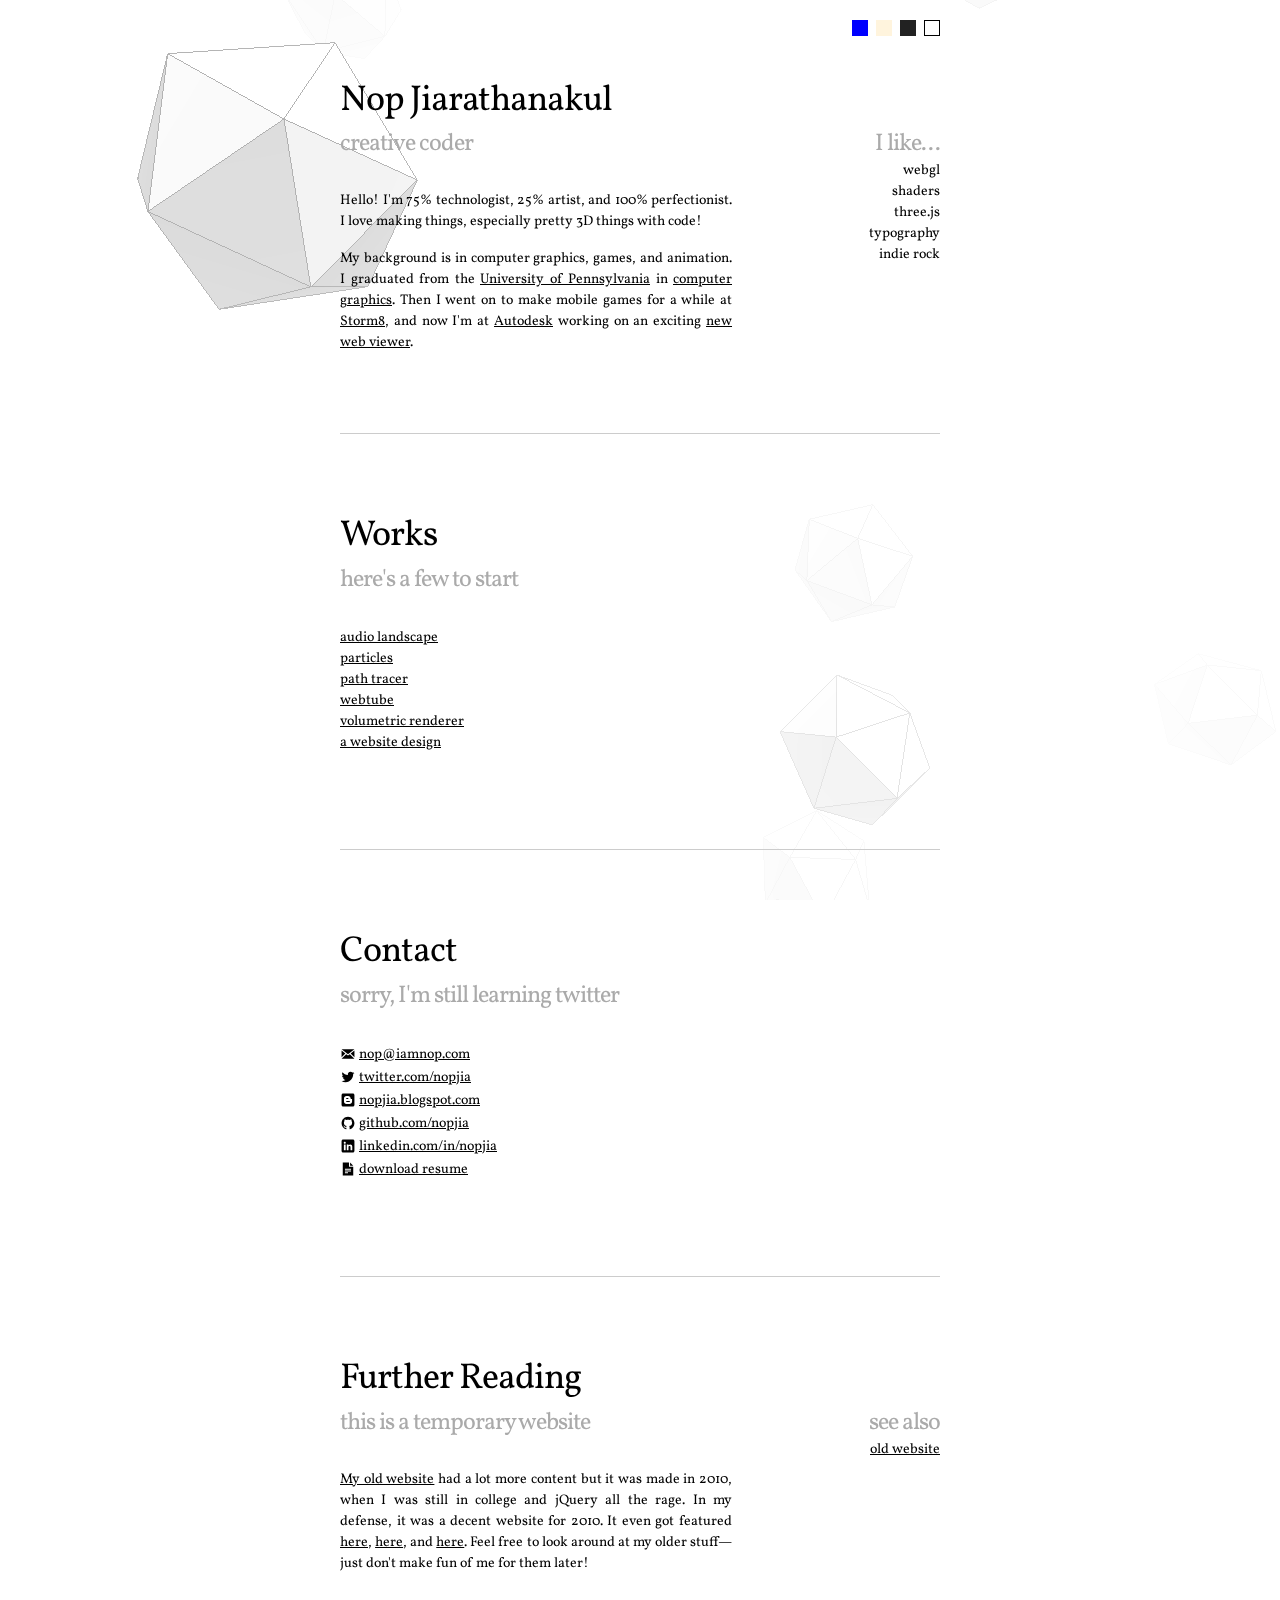
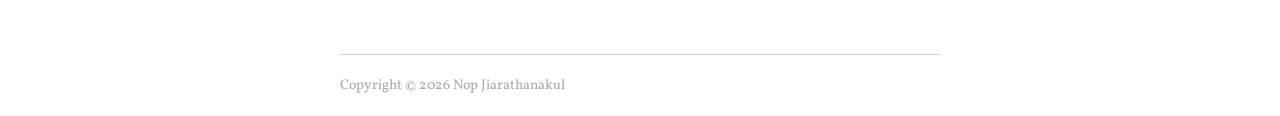
==== commit 9ecac808: "website update new link and font link https fix" ====
--- a/index.html
+++ b/index.html
@@ -1,8 +1,8 @@
-<!doctype html> <html class=no-js> <head> <meta charset=utf-8> <meta name=description content="Nop Jiarathanakul online portfolio. I love making things, especially beautiful 3D applications. I like WebGL, shaders, three.js, typography, and indie rock. My background is in computer graphics, games, and animation."> <meta name=viewport content="width=device-width, initial-scale=1"> <title>Nop Jiarathanakul</title>  <link rel=stylesheet href=styles/vendor.css> <link rel=stylesheet href=styles/main.css> <script src=scripts/vendor/modernizr.js></script> </head> <body> <div id=canvas-wrap> <canvas id=canvas></canvas> </div> <div class=container> <div class=scheme-palette> <div data-palette=dos> </div><div data-palette=sepia> </div><div data-palette=dark> </div><div data-palette class=selected></div> </div> <div class=section> <h1>Nop Jiarathanakul</h1> <div class=row> <div class="two-thirds column"> <h3>creative coder</h3> <p>Hello! I'm 75% technologist, 25% artist, and 100% perfectionist. I love making things, especially pretty 3D things with code!</p> <p> My background is in computer graphics, games, and animation. I graduated from the <a href="http://www.upenn.edu/">University of Pennsylvania</a> in <a href="http://cg.cis.upenn.edu/">computer graphics</a>. Then I went on to make mobile games for a while at <a href="http://www.storm8.com/">Storm8</a>, and now I'm at <a href="http://www.autodesk.com/">Autodesk</a> working on an exciting <a href="http://lmv.rocks/">new web viewer</a>.</p> </div> <div class="one-third column right-side"> <h3>I like...</h3> <p>webgl<br>shaders<br>three.js<br>typography<br>indie rock</p> </div> </div> </div> <div class="section row"> <div class="twelve columns"> <h2>Works</h2> <h3>here's a few to start</h3> <ul> <li><a href=particles>particles</a></li> <li><a href=https://github.com/nopjia/tracer>path tracer</a></li> <li><a href=http://nopjia.blogspot.com/2013/05/pennapps-spring-2013.html>webtube</a></li> <li><a href=http://nopjia.blogspot.com/2012/09/webgl-volumetric-renderer.html>volumetric renderer</a></li> <li><a href="http://www.dolphin.upenn.edu/thaiclub/">a website design</a></li> </ul> </div> </div> <div class="section row"> <div class="twelve columns contact"> <h2>Contact</h2> <h3>sorry, I'm still learning twitter</h3> <ul> <li><a href=mailto:nop@iamnop.com> <svg xmlns=http://www.w3.org/2000/svg xmlns:xlink=http://www.w3.org/1999/xlink version=1.1 x=0px y=0px width=512px height=512px viewbox="0 0 512 512" enable-background="new 0 0 512 512" xml:space=preserve> <path id=email-icon d="M170.544,239.052L50,146.454v213.142L170.544,239.052z M460.928,103.407H51.416l204.593,157.162 L460.928,103.407z M313.355,260.696l-57.364,43.994l-57.454-44.135L50.5,408.593h410.751L313.355,260.696z M341.367,239.212 L462,359.845V146.693L341.367,239.212z"></path> </svg>nop@iamnop.com </a></li> <li><a href=http://twitter.com/nopjia> <svg xmlns=http://www.w3.org/2000/svg xmlns:xlink=http://www.w3.org/1999/xlink version=1.1 x=0px y=0px width=512px height=512px viewbox="0 0 512 512" enable-background="new 0 0 512 512" xml:space=preserve> <path id=twitter-icon d="M462,128.223c-15.158,6.724-31.449,11.269-48.547,13.31c17.449-10.461,30.854-27.025,37.164-46.764 c-16.333,9.687-34.422,16.721-53.676,20.511c-15.418-16.428-37.386-26.691-61.698-26.691c-54.56,0-94.668,50.916-82.337,103.787 c-70.25-3.524-132.534-37.177-174.223-88.314c-22.142,37.983-11.485,87.691,26.158,112.85c-13.854-0.438-26.891-4.241-38.285-10.574 c-0.917,39.162,27.146,75.781,67.795,83.949c-11.896,3.237-24.926,3.978-38.17,1.447c10.754,33.58,41.972,58.018,78.96,58.699 C139.604,378.282,94.846,390.721,50,385.436c37.406,23.982,81.837,37.977,129.571,37.977c156.932,0,245.595-132.551,240.251-251.435 C436.339,160.061,450.668,145.174,462,128.223z"></path> </svg>twitter.com/nopjia </a></li> <li><a href="http://nopjia.blogspot.com/"> <svg xmlns=http://www.w3.org/2000/svg xmlns:xlink=http://www.w3.org/1999/xlink version=1.1 x=0px y=0px width=512px height=512px viewbox="0 0 512 512" enable-background="new 0 0 512 512" xml:space=preserve> <path xmlns=http://www.w3.org/2000/svg id=blogger-square-rounded-icon d="M319.613,302.639c0,8.539-6.922,15.461-15.459,15.461h-94.379 c-8.539,0-15.459-6.922-15.459-15.461c0-8.535,6.92-15.457,15.459-15.457h94.379C312.691,287.182,319.613,294.104,319.613,302.639z M209.775,223.751h47.17c8.537,0,15.459-6.921,15.459-15.458c0-8.538-6.922-15.459-15.459-15.459h-47.17 c-8.539,0-15.459,6.921-15.459,15.459C194.316,216.83,201.236,223.751,209.775,223.751z M461.945,100v312c0,27.614-22.386,50-50,50 h-312c-27.614,0-50-22.386-50-50V100c0-27.614,22.386-50,50-50h312C439.56,50,461.945,72.386,461.945,100z M386.471,236.81 c0-7.065-5.727-12.793-12.791-12.793h-21.055c-7.064,0-12.791-5.728-12.791-12.793v-5.597c0-43.569-35.32-78.888-78.891-78.888 h-54.635c-43.57,0-78.889,35.319-78.889,78.888v100.744c0,43.568,35.318,78.89,78.889,78.89h101.273 c43.572,0,78.889-35.321,78.889-78.89V236.81z"></path> </svg>nopjia.blogspot.com </a></li> <li><a href="http://github.com/nopjia/"> <svg xmlns=http://www.w3.org/2000/svg xmlns:xlink=http://www.w3.org/1999/xlink version=1.1 x=0px y=0px width=512px height=512px viewbox="0 0 512 512" enable-background="new 0 0 512 512" xml:space=preserve> <path id=github-icon d="M256,55.083c-113.764,0-206,92.237-206,206 c0,91.013,59.025,168.246,140.887,195.472c10.293,1.911,13.613-4.459,13.613-9.908v-38.356C147.199,420.764,135.262,384,135.262,384 c-9.354-23.822-22.865-30.159-22.865-30.159c-18.693-12.774,1.408-12.523,1.408-12.523c20.688,1.459,31.584,21.24,31.584,21.24 c18.373,31.483,48.18,22.381,59.949,17.117c1.844-13.312,7.174-22.397,13.076-27.544c-45.768-5.197-93.848-22.867-93.848-101.81 c0-22.498,8.047-40.872,21.225-55.289c-2.146-5.197-9.188-26.152,1.979-54.518c0,0,17.301-5.532,56.662,21.123 c16.445-4.56,34.066-6.856,51.568-6.94c17.502,0.084,35.154,2.381,51.6,6.94c39.33-26.655,56.596-21.123,56.596-21.123 c11.217,28.365,4.158,49.32,2.029,54.518c13.211,14.417,21.207,32.791,21.207,55.289c0,79.127-48.197,96.545-94.064,101.642 c7.375,6.388,14.133,18.943,14.133,38.155c0,27.561,0,49.757,0,56.529c0,5.482,3.301,11.903,13.746,9.892 C403.057,429.264,462,352.08,462,261.084C462,147.321,369.762,55.083,256,55.083z"></path> </svg>github.com/nopjia </a></li> <li><a href=http://www.linkedin.com/in/nopjia> <svg xmlns=http://www.w3.org/2000/svg xmlns:xlink=http://www.w3.org/1999/xlink version=1.1 x=0px y=0px width=512px height=512px viewbox="0 0 512 512" enable-background="new 0 0 512 512" xml:space=preserve> <path xmlns=http://www.w3.org/2000/svg id=linkedin-square-rounded-icon d="M411.945,50h-312c-27.614,0-50,22.386-50,50v312c0,27.614,22.386,50,50,50h312 c27.614,0,50-22.386,50-50V100C461.945,72.386,439.56,50,411.945,50z M180.996,392.99h-56.537V210.336h56.537V392.99z M152.457,186.417c-18.465,0-33.432-15.09-33.432-33.703c0-18.614,14.967-33.704,33.432-33.704c18.463,0,33.432,15.09,33.432,33.704 C185.889,171.327,170.92,186.417,152.457,186.417z M392.865,392.99h-56.262c0,0,0-69.582,0-95.881 c0-26.296-9.988-40.974-30.781-40.974c-22.629,0-34.453,15.289-34.453,40.974c0,28.133,0,95.881,0,95.881h-54.223V210.336h54.223 v24.599c0,0,16.309-30.171,55.041-30.171s66.455,23.648,66.455,72.572C392.865,326.262,392.865,392.99,392.865,392.99z"></path> </svg>linkedin.com/in/nopjia </a></li> <li><a href=jiarathanakul.pdf> <svg xmlns=http://www.w3.org/2000/svg xmlns:xlink=http://www.w3.org/1999/xlink version=1.1 x=0px y=0px width=512px height=512px viewbox="0 0 512 512" enable-background="new 0 0 512 512" xml:space=preserve> <path xmlns=http://www.w3.org/2000/svg id=text-file-icon d="M287.818,185.781V50H88.317v412h335.365V185.781H287.818z M256,391.312h-97.495v-30H256V391.312z M353.495,335.896h-194.99v-30h194.99V335.896z M353.495,280.562h-194.99v-30h194.99V280.562z M423.298,150.795H322.805V50.302 L423.298,150.795z"></path> </svg>download resume </a></li> </ul> </div> </div> <div class=section> <h2>Further Reading</h2> <div class=row> <div class="two-thirds column"> <h3>this is a temporary website</h3> <p> <a href="http://iamnop.x10.mx/iamnop/">My old website</a> had a lot more content but it was made in 2010, when I was still in college and jQuery all the rage. In my defense, it was a decent website for 2010. It even got featured <a href="http://www.instantshift.com/2011/02/17/70-fresh-and-creative-single-page-website-designs/">here</a>, <a href="http://designm.ag/design/35-nice-single-page-web-designs/">here</a>, and <a href=https://onepagelove.com/nop-jiarathanakul>here</a>. Feel free to look around at my older stuff—just don't make fun of me for them later! </p> </div> <div class="one-third column right-side"> <h3>see also</h3> <p><a href="http://iamnop.x10.mx/iamnop/">old website</a></p> </div> </div> </div> <div class="section row footer"> <p> Copyright &copy; <script type=text/javascript>document.write(new Date().getFullYear())</script> Nop Jiarathanakul</p> </div> </div>  <script>
+<!doctype html> <html class=no-js> <head> <meta charset=utf-8> <meta name=description content="Nop Jiarathanakul online portfolio. I love making things, especially beautiful 3D applications. I like WebGL, shaders, three.js, typography, and indie rock. My background is in computer graphics, games, and animation."> <meta name=viewport content="width=device-width, initial-scale=1"> <title>Nop Jiarathanakul</title>  <link rel=stylesheet href=styles/vendor.css> <link rel=stylesheet href=styles/main.css> <script src=scripts/vendor/modernizr.js></script> </head> <body> <div id=canvas-wrap> <canvas id=canvas></canvas> </div> <div class=container> <div class=scheme-palette> <div data-palette=dos> </div><div data-palette=sepia> </div><div data-palette=dark> </div><div data-palette class=selected></div> </div> <div class=section> <h1>Nop Jiarathanakul</h1> <div class=row> <div class="two-thirds column"> <h3>creative coder</h3> <p>Hello! I'm 75% technologist, 25% artist, and 100% perfectionist. I love making things, especially pretty 3D things with code!</p> <p> My background is in computer graphics, games, and animation. I graduated from the <a href="http://www.upenn.edu/">University of Pennsylvania</a> in <a href="http://cg.cis.upenn.edu/">computer graphics</a>. Then I went on to make mobile games for a while at <a href="http://www.storm8.com/">Storm8</a>, and now I'm at <a href="http://www.autodesk.com/">Autodesk</a> working on an exciting <a href="http://lmv.rocks/">new web viewer</a>.</p> </div> <div class="one-third column right-side"> <h3>I like...</h3> <p>webgl<br>shaders<br>three.js<br>typography<br>indie rock</p> </div> </div> </div> <div class="section row"> <div class="twelve columns"> <h2>Works</h2> <h3>here's a few to start</h3> <ul> <li><a href=procedural-landscape>audio landscape</a></li> <li><a href=particles>particles</a></li> <li><a href=https://github.com/nopjia/tracer>path tracer</a></li> <li><a href=http://nopjia.blogspot.com/2013/05/pennapps-spring-2013.html>webtube</a></li> <li><a href=http://nopjia.blogspot.com/2012/09/webgl-volumetric-renderer.html>volumetric renderer</a></li> <li><a href="http://www.dolphin.upenn.edu/thaiclub/">a website design</a></li> </ul> </div> </div> <div class="section row"> <div class="twelve columns contact"> <h2>Contact</h2> <h3>sorry, I'm still learning twitter</h3> <ul> <li><a href=mailto:nop@iamnop.com> <svg xmlns=http://www.w3.org/2000/svg xmlns:xlink=http://www.w3.org/1999/xlink version=1.1 x=0px y=0px width=512px height=512px viewbox="0 0 512 512" enable-background="new 0 0 512 512" xml:space=preserve> <path id=email-icon d="M170.544,239.052L50,146.454v213.142L170.544,239.052z M460.928,103.407H51.416l204.593,157.162 L460.928,103.407z M313.355,260.696l-57.364,43.994l-57.454-44.135L50.5,408.593h410.751L313.355,260.696z M341.367,239.212 L462,359.845V146.693L341.367,239.212z"></path> </svg>nop@iamnop.com </a></li> <li><a href=http://twitter.com/nopjia> <svg xmlns=http://www.w3.org/2000/svg xmlns:xlink=http://www.w3.org/1999/xlink version=1.1 x=0px y=0px width=512px height=512px viewbox="0 0 512 512" enable-background="new 0 0 512 512" xml:space=preserve> <path id=twitter-icon d="M462,128.223c-15.158,6.724-31.449,11.269-48.547,13.31c17.449-10.461,30.854-27.025,37.164-46.764 c-16.333,9.687-34.422,16.721-53.676,20.511c-15.418-16.428-37.386-26.691-61.698-26.691c-54.56,0-94.668,50.916-82.337,103.787 c-70.25-3.524-132.534-37.177-174.223-88.314c-22.142,37.983-11.485,87.691,26.158,112.85c-13.854-0.438-26.891-4.241-38.285-10.574 c-0.917,39.162,27.146,75.781,67.795,83.949c-11.896,3.237-24.926,3.978-38.17,1.447c10.754,33.58,41.972,58.018,78.96,58.699 C139.604,378.282,94.846,390.721,50,385.436c37.406,23.982,81.837,37.977,129.571,37.977c156.932,0,245.595-132.551,240.251-251.435 C436.339,160.061,450.668,145.174,462,128.223z"></path> </svg>twitter.com/nopjia </a></li> <li><a href="http://nopjia.blogspot.com/"> <svg xmlns=http://www.w3.org/2000/svg xmlns:xlink=http://www.w3.org/1999/xlink version=1.1 x=0px y=0px width=512px height=512px viewbox="0 0 512 512" enable-background="new 0 0 512 512" xml:space=preserve> <path xmlns=http://www.w3.org/2000/svg id=blogger-square-rounded-icon d="M319.613,302.639c0,8.539-6.922,15.461-15.459,15.461h-94.379 c-8.539,0-15.459-6.922-15.459-15.461c0-8.535,6.92-15.457,15.459-15.457h94.379C312.691,287.182,319.613,294.104,319.613,302.639z M209.775,223.751h47.17c8.537,0,15.459-6.921,15.459-15.458c0-8.538-6.922-15.459-15.459-15.459h-47.17 c-8.539,0-15.459,6.921-15.459,15.459C194.316,216.83,201.236,223.751,209.775,223.751z M461.945,100v312c0,27.614-22.386,50-50,50 h-312c-27.614,0-50-22.386-50-50V100c0-27.614,22.386-50,50-50h312C439.56,50,461.945,72.386,461.945,100z M386.471,236.81 c0-7.065-5.727-12.793-12.791-12.793h-21.055c-7.064,0-12.791-5.728-12.791-12.793v-5.597c0-43.569-35.32-78.888-78.891-78.888 h-54.635c-43.57,0-78.889,35.319-78.889,78.888v100.744c0,43.568,35.318,78.89,78.889,78.89h101.273 c43.572,0,78.889-35.321,78.889-78.89V236.81z"></path> </svg>nopjia.blogspot.com </a></li> <li><a href="http://github.com/nopjia/"> <svg xmlns=http://www.w3.org/2000/svg xmlns:xlink=http://www.w3.org/1999/xlink version=1.1 x=0px y=0px width=512px height=512px viewbox="0 0 512 512" enable-background="new 0 0 512 512" xml:space=preserve> <path id=github-icon d="M256,55.083c-113.764,0-206,92.237-206,206 c0,91.013,59.025,168.246,140.887,195.472c10.293,1.911,13.613-4.459,13.613-9.908v-38.356C147.199,420.764,135.262,384,135.262,384 c-9.354-23.822-22.865-30.159-22.865-30.159c-18.693-12.774,1.408-12.523,1.408-12.523c20.688,1.459,31.584,21.24,31.584,21.24 c18.373,31.483,48.18,22.381,59.949,17.117c1.844-13.312,7.174-22.397,13.076-27.544c-45.768-5.197-93.848-22.867-93.848-101.81 c0-22.498,8.047-40.872,21.225-55.289c-2.146-5.197-9.188-26.152,1.979-54.518c0,0,17.301-5.532,56.662,21.123 c16.445-4.56,34.066-6.856,51.568-6.94c17.502,0.084,35.154,2.381,51.6,6.94c39.33-26.655,56.596-21.123,56.596-21.123 c11.217,28.365,4.158,49.32,2.029,54.518c13.211,14.417,21.207,32.791,21.207,55.289c0,79.127-48.197,96.545-94.064,101.642 c7.375,6.388,14.133,18.943,14.133,38.155c0,27.561,0,49.757,0,56.529c0,5.482,3.301,11.903,13.746,9.892 C403.057,429.264,462,352.08,462,261.084C462,147.321,369.762,55.083,256,55.083z"></path> </svg>github.com/nopjia </a></li> <li><a href=http://www.linkedin.com/in/nopjia> <svg xmlns=http://www.w3.org/2000/svg xmlns:xlink=http://www.w3.org/1999/xlink version=1.1 x=0px y=0px width=512px height=512px viewbox="0 0 512 512" enable-background="new 0 0 512 512" xml:space=preserve> <path xmlns=http://www.w3.org/2000/svg id=linkedin-square-rounded-icon d="M411.945,50h-312c-27.614,0-50,22.386-50,50v312c0,27.614,22.386,50,50,50h312 c27.614,0,50-22.386,50-50V100C461.945,72.386,439.56,50,411.945,50z M180.996,392.99h-56.537V210.336h56.537V392.99z M152.457,186.417c-18.465,0-33.432-15.09-33.432-33.703c0-18.614,14.967-33.704,33.432-33.704c18.463,0,33.432,15.09,33.432,33.704 C185.889,171.327,170.92,186.417,152.457,186.417z M392.865,392.99h-56.262c0,0,0-69.582,0-95.881 c0-26.296-9.988-40.974-30.781-40.974c-22.629,0-34.453,15.289-34.453,40.974c0,28.133,0,95.881,0,95.881h-54.223V210.336h54.223 v24.599c0,0,16.309-30.171,55.041-30.171s66.455,23.648,66.455,72.572C392.865,326.262,392.865,392.99,392.865,392.99z"></path> </svg>linkedin.com/in/nopjia </a></li> <li><a href=jiarathanakul.pdf> <svg xmlns=http://www.w3.org/2000/svg xmlns:xlink=http://www.w3.org/1999/xlink version=1.1 x=0px y=0px width=512px height=512px viewbox="0 0 512 512" enable-background="new 0 0 512 512" xml:space=preserve> <path xmlns=http://www.w3.org/2000/svg id=text-file-icon d="M287.818,185.781V50H88.317v412h335.365V185.781H287.818z M256,391.312h-97.495v-30H256V391.312z M353.495,335.896h-194.99v-30h194.99V335.896z M353.495,280.562h-194.99v-30h194.99V280.562z M423.298,150.795H322.805V50.302 L423.298,150.795z"></path> </svg>download resume </a></li> </ul> </div> </div> <div class=section> <h2>Further Reading</h2> <div class=row> <div class="two-thirds column"> <h3>this is a temporary website</h3> <p> <a href="http://iamnop.x10.mx/iamnop/">My old website</a> had a lot more content but it was made in 2010, when I was still in college and jQuery all the rage. In my defense, it was a decent website for 2010. It even got featured <a href="http://www.instantshift.com/2011/02/17/70-fresh-and-creative-single-page-website-designs/">here</a>, <a href="http://designm.ag/design/35-nice-single-page-web-designs/">here</a>, and <a href=https://onepagelove.com/nop-jiarathanakul>here</a>. Feel free to look around at my older stuff—just don't make fun of me for them later! </p> </div> <div class="one-third column right-side"> <h3>see also</h3> <p><a href="http://iamnop.x10.mx/iamnop/">old website</a></p> </div> </div> </div> <div class="section row footer"> <p> Copyright &copy; <script type=text/javascript>document.write(new Date().getFullYear())</script> Nop Jiarathanakul</p> </div> </div>  <script>
       (function(i,s,o,g,r,a,m){i['GoogleAnalyticsObject']=r;i[r]=i[r]||function(){
       (i[r].q=i[r].q||[]).push(arguments)},i[r].l=1*new Date();a=s.createElement(o),
       m=s.getElementsByTagName(o)[0];a.async=1;a.src=g;m.parentNode.insertBefore(a,m)
       })(window,document,'script','//www.google-analytics.com/analytics.js','ga');
       ga('create', 'UA-13260028-1', 'auto');
       ga('send', 'pageview');
-    </script> <script src=scripts/vendor.js></script> <script src=scripts/main.js></script> </body> </html> +    </script> <script src=scripts/vendor.js></script> <script src=scripts/main.js></script> </body> </html>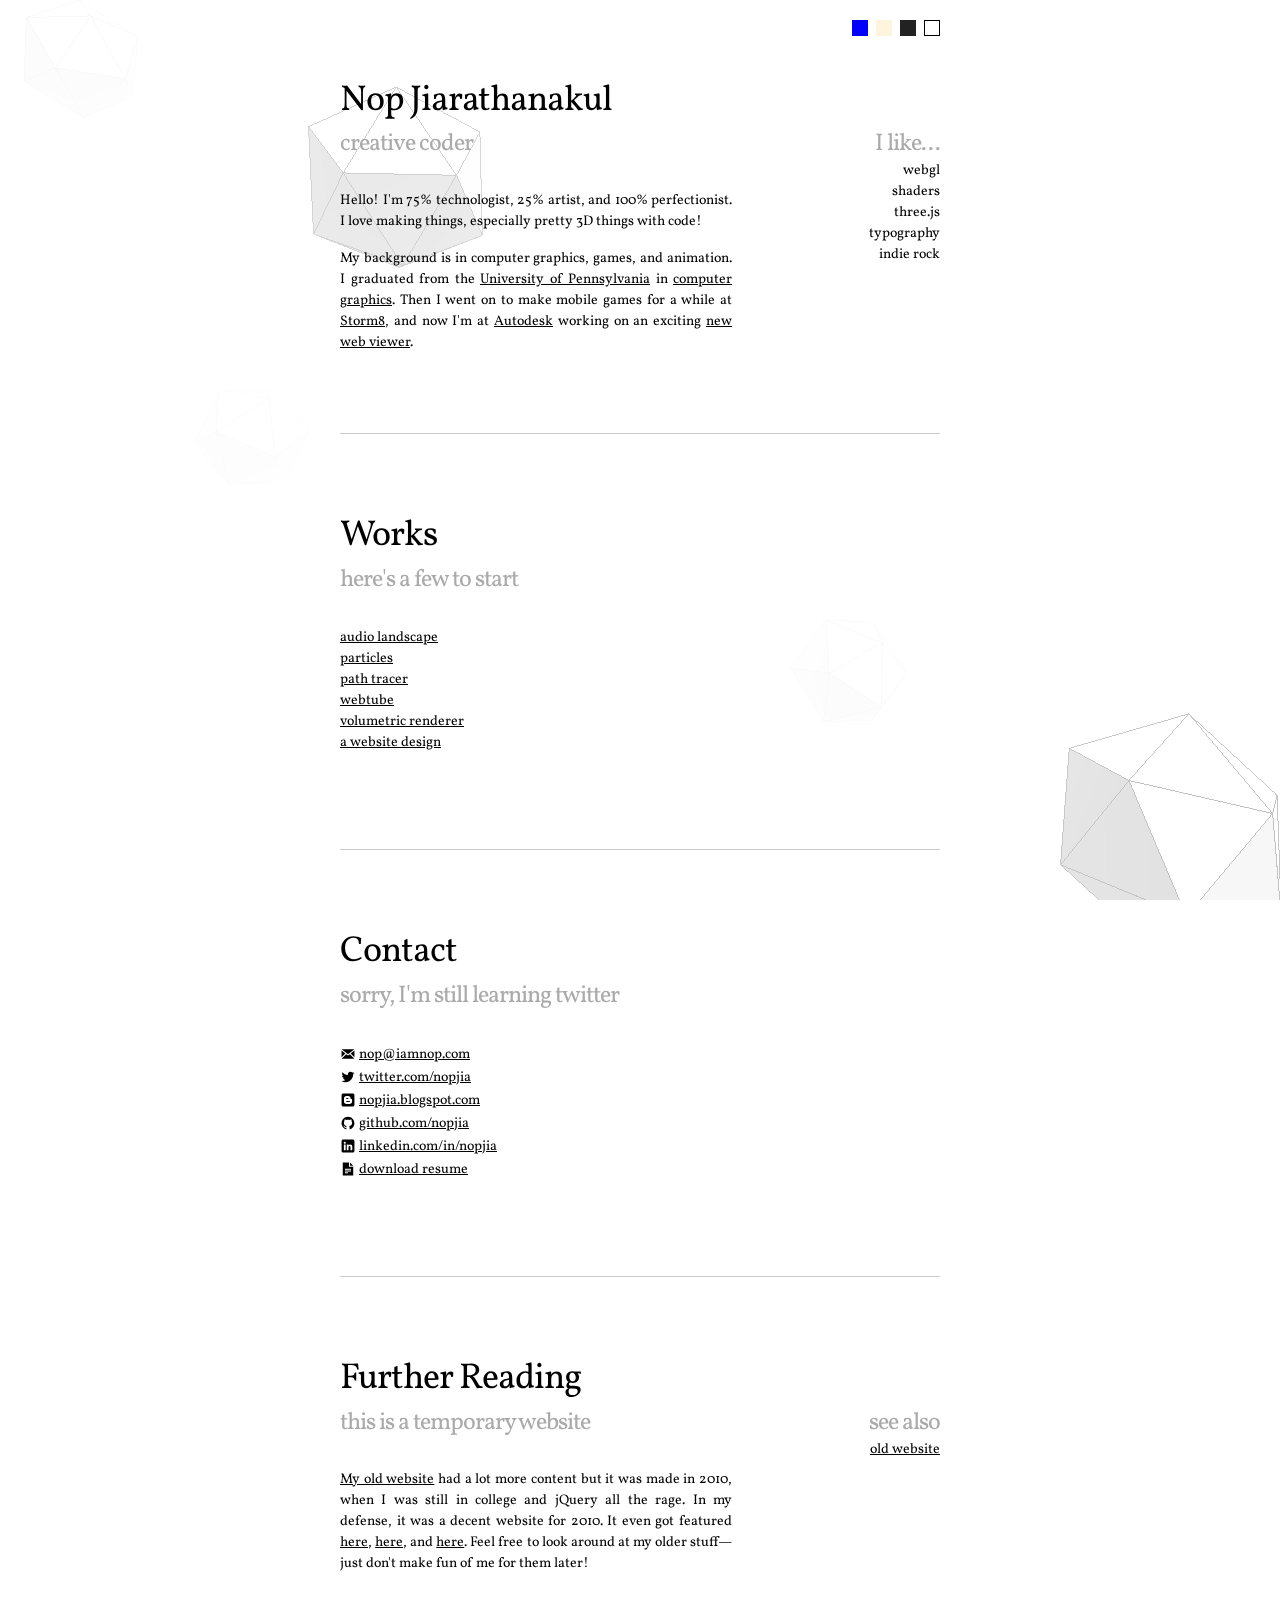
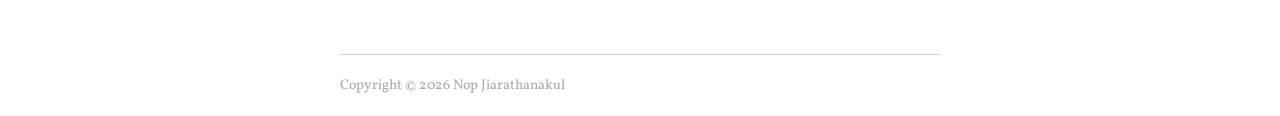
==== commit a6d21d44: "point old site to old.iamnop.com" ====
--- a/index.html
+++ b/index.html
@@ -1,8 +1,8 @@
-<!doctype html> <html class=no-js> <head> <meta charset=utf-8> <meta name=description content="Nop Jiarathanakul online portfolio. I love making things, especially beautiful 3D applications. I like WebGL, shaders, three.js, typography, and indie rock. My background is in computer graphics, games, and animation."> <meta name=viewport content="width=device-width, initial-scale=1"> <title>Nop Jiarathanakul</title>  <link rel=stylesheet href=styles/vendor.css> <link rel=stylesheet href=styles/main.css> <script src=scripts/vendor/modernizr.js></script> </head> <body> <div id=canvas-wrap> <canvas id=canvas></canvas> </div> <div class=container> <div class=scheme-palette> <div data-palette=dos> </div><div data-palette=sepia> </div><div data-palette=dark> </div><div data-palette class=selected></div> </div> <div class=section> <h1>Nop Jiarathanakul</h1> <div class=row> <div class="two-thirds column"> <h3>creative coder</h3> <p>Hello! I'm 75% technologist, 25% artist, and 100% perfectionist. I love making things, especially pretty 3D things with code!</p> <p> My background is in computer graphics, games, and animation. I graduated from the <a href="http://www.upenn.edu/">University of Pennsylvania</a> in <a href="http://cg.cis.upenn.edu/">computer graphics</a>. Then I went on to make mobile games for a while at <a href="http://www.storm8.com/">Storm8</a>, and now I'm at <a href="http://www.autodesk.com/">Autodesk</a> working on an exciting <a href="http://lmv.rocks/">new web viewer</a>.</p> </div> <div class="one-third column right-side"> <h3>I like...</h3> <p>webgl<br>shaders<br>three.js<br>typography<br>indie rock</p> </div> </div> </div> <div class="section row"> <div class="twelve columns"> <h2>Works</h2> <h3>here's a few to start</h3> <ul> <li><a href=procedural-landscape>audio landscape</a></li> <li><a href=particles>particles</a></li> <li><a href=https://github.com/nopjia/tracer>path tracer</a></li> <li><a href=http://nopjia.blogspot.com/2013/05/pennapps-spring-2013.html>webtube</a></li> <li><a href=http://nopjia.blogspot.com/2012/09/webgl-volumetric-renderer.html>volumetric renderer</a></li> <li><a href="http://www.dolphin.upenn.edu/thaiclub/">a website design</a></li> </ul> </div> </div> <div class="section row"> <div class="twelve columns contact"> <h2>Contact</h2> <h3>sorry, I'm still learning twitter</h3> <ul> <li><a href=mailto:nop@iamnop.com> <svg xmlns=http://www.w3.org/2000/svg xmlns:xlink=http://www.w3.org/1999/xlink version=1.1 x=0px y=0px width=512px height=512px viewbox="0 0 512 512" enable-background="new 0 0 512 512" xml:space=preserve> <path id=email-icon d="M170.544,239.052L50,146.454v213.142L170.544,239.052z M460.928,103.407H51.416l204.593,157.162 L460.928,103.407z M313.355,260.696l-57.364,43.994l-57.454-44.135L50.5,408.593h410.751L313.355,260.696z M341.367,239.212 L462,359.845V146.693L341.367,239.212z"></path> </svg>nop@iamnop.com </a></li> <li><a href=http://twitter.com/nopjia> <svg xmlns=http://www.w3.org/2000/svg xmlns:xlink=http://www.w3.org/1999/xlink version=1.1 x=0px y=0px width=512px height=512px viewbox="0 0 512 512" enable-background="new 0 0 512 512" xml:space=preserve> <path id=twitter-icon d="M462,128.223c-15.158,6.724-31.449,11.269-48.547,13.31c17.449-10.461,30.854-27.025,37.164-46.764 c-16.333,9.687-34.422,16.721-53.676,20.511c-15.418-16.428-37.386-26.691-61.698-26.691c-54.56,0-94.668,50.916-82.337,103.787 c-70.25-3.524-132.534-37.177-174.223-88.314c-22.142,37.983-11.485,87.691,26.158,112.85c-13.854-0.438-26.891-4.241-38.285-10.574 c-0.917,39.162,27.146,75.781,67.795,83.949c-11.896,3.237-24.926,3.978-38.17,1.447c10.754,33.58,41.972,58.018,78.96,58.699 C139.604,378.282,94.846,390.721,50,385.436c37.406,23.982,81.837,37.977,129.571,37.977c156.932,0,245.595-132.551,240.251-251.435 C436.339,160.061,450.668,145.174,462,128.223z"></path> </svg>twitter.com/nopjia </a></li> <li><a href="http://nopjia.blogspot.com/"> <svg xmlns=http://www.w3.org/2000/svg xmlns:xlink=http://www.w3.org/1999/xlink version=1.1 x=0px y=0px width=512px height=512px viewbox="0 0 512 512" enable-background="new 0 0 512 512" xml:space=preserve> <path xmlns=http://www.w3.org/2000/svg id=blogger-square-rounded-icon d="M319.613,302.639c0,8.539-6.922,15.461-15.459,15.461h-94.379 c-8.539,0-15.459-6.922-15.459-15.461c0-8.535,6.92-15.457,15.459-15.457h94.379C312.691,287.182,319.613,294.104,319.613,302.639z M209.775,223.751h47.17c8.537,0,15.459-6.921,15.459-15.458c0-8.538-6.922-15.459-15.459-15.459h-47.17 c-8.539,0-15.459,6.921-15.459,15.459C194.316,216.83,201.236,223.751,209.775,223.751z M461.945,100v312c0,27.614-22.386,50-50,50 h-312c-27.614,0-50-22.386-50-50V100c0-27.614,22.386-50,50-50h312C439.56,50,461.945,72.386,461.945,100z M386.471,236.81 c0-7.065-5.727-12.793-12.791-12.793h-21.055c-7.064,0-12.791-5.728-12.791-12.793v-5.597c0-43.569-35.32-78.888-78.891-78.888 h-54.635c-43.57,0-78.889,35.319-78.889,78.888v100.744c0,43.568,35.318,78.89,78.889,78.89h101.273 c43.572,0,78.889-35.321,78.889-78.89V236.81z"></path> </svg>nopjia.blogspot.com </a></li> <li><a href="http://github.com/nopjia/"> <svg xmlns=http://www.w3.org/2000/svg xmlns:xlink=http://www.w3.org/1999/xlink version=1.1 x=0px y=0px width=512px height=512px viewbox="0 0 512 512" enable-background="new 0 0 512 512" xml:space=preserve> <path id=github-icon d="M256,55.083c-113.764,0-206,92.237-206,206 c0,91.013,59.025,168.246,140.887,195.472c10.293,1.911,13.613-4.459,13.613-9.908v-38.356C147.199,420.764,135.262,384,135.262,384 c-9.354-23.822-22.865-30.159-22.865-30.159c-18.693-12.774,1.408-12.523,1.408-12.523c20.688,1.459,31.584,21.24,31.584,21.24 c18.373,31.483,48.18,22.381,59.949,17.117c1.844-13.312,7.174-22.397,13.076-27.544c-45.768-5.197-93.848-22.867-93.848-101.81 c0-22.498,8.047-40.872,21.225-55.289c-2.146-5.197-9.188-26.152,1.979-54.518c0,0,17.301-5.532,56.662,21.123 c16.445-4.56,34.066-6.856,51.568-6.94c17.502,0.084,35.154,2.381,51.6,6.94c39.33-26.655,56.596-21.123,56.596-21.123 c11.217,28.365,4.158,49.32,2.029,54.518c13.211,14.417,21.207,32.791,21.207,55.289c0,79.127-48.197,96.545-94.064,101.642 c7.375,6.388,14.133,18.943,14.133,38.155c0,27.561,0,49.757,0,56.529c0,5.482,3.301,11.903,13.746,9.892 C403.057,429.264,462,352.08,462,261.084C462,147.321,369.762,55.083,256,55.083z"></path> </svg>github.com/nopjia </a></li> <li><a href=http://www.linkedin.com/in/nopjia> <svg xmlns=http://www.w3.org/2000/svg xmlns:xlink=http://www.w3.org/1999/xlink version=1.1 x=0px y=0px width=512px height=512px viewbox="0 0 512 512" enable-background="new 0 0 512 512" xml:space=preserve> <path xmlns=http://www.w3.org/2000/svg id=linkedin-square-rounded-icon d="M411.945,50h-312c-27.614,0-50,22.386-50,50v312c0,27.614,22.386,50,50,50h312 c27.614,0,50-22.386,50-50V100C461.945,72.386,439.56,50,411.945,50z M180.996,392.99h-56.537V210.336h56.537V392.99z M152.457,186.417c-18.465,0-33.432-15.09-33.432-33.703c0-18.614,14.967-33.704,33.432-33.704c18.463,0,33.432,15.09,33.432,33.704 C185.889,171.327,170.92,186.417,152.457,186.417z M392.865,392.99h-56.262c0,0,0-69.582,0-95.881 c0-26.296-9.988-40.974-30.781-40.974c-22.629,0-34.453,15.289-34.453,40.974c0,28.133,0,95.881,0,95.881h-54.223V210.336h54.223 v24.599c0,0,16.309-30.171,55.041-30.171s66.455,23.648,66.455,72.572C392.865,326.262,392.865,392.99,392.865,392.99z"></path> </svg>linkedin.com/in/nopjia </a></li> <li><a href=jiarathanakul.pdf> <svg xmlns=http://www.w3.org/2000/svg xmlns:xlink=http://www.w3.org/1999/xlink version=1.1 x=0px y=0px width=512px height=512px viewbox="0 0 512 512" enable-background="new 0 0 512 512" xml:space=preserve> <path xmlns=http://www.w3.org/2000/svg id=text-file-icon d="M287.818,185.781V50H88.317v412h335.365V185.781H287.818z M256,391.312h-97.495v-30H256V391.312z M353.495,335.896h-194.99v-30h194.99V335.896z M353.495,280.562h-194.99v-30h194.99V280.562z M423.298,150.795H322.805V50.302 L423.298,150.795z"></path> </svg>download resume </a></li> </ul> </div> </div> <div class=section> <h2>Further Reading</h2> <div class=row> <div class="two-thirds column"> <h3>this is a temporary website</h3> <p> <a href="http://iamnop.x10.mx/iamnop/">My old website</a> had a lot more content but it was made in 2010, when I was still in college and jQuery all the rage. In my defense, it was a decent website for 2010. It even got featured <a href="http://www.instantshift.com/2011/02/17/70-fresh-and-creative-single-page-website-designs/">here</a>, <a href="http://designm.ag/design/35-nice-single-page-web-designs/">here</a>, and <a href=https://onepagelove.com/nop-jiarathanakul>here</a>. Feel free to look around at my older stuff—just don't make fun of me for them later! </p> </div> <div class="one-third column right-side"> <h3>see also</h3> <p><a href="http://iamnop.x10.mx/iamnop/">old website</a></p> </div> </div> </div> <div class="section row footer"> <p> Copyright &copy; <script type=text/javascript>document.write(new Date().getFullYear())</script> Nop Jiarathanakul</p> </div> </div>  <script>
+<!doctype html> <html class=no-js> <head> <meta charset=utf-8> <meta name=description content="Nop Jiarathanakul online portfolio. I love making things, especially beautiful 3D applications. I like WebGL, shaders, three.js, typography, and indie rock. My background is in computer graphics, games, and animation."> <meta name=viewport content="width=device-width, initial-scale=1"> <title>Nop Jiarathanakul</title>  <link rel=stylesheet href=styles/vendor.css> <link rel=stylesheet href=styles/main.css> <script src=scripts/vendor/modernizr.js></script> </head> <body> <div id=canvas-wrap> <canvas id=canvas></canvas> </div> <div class=container> <div class=scheme-palette> <div data-palette=dos> </div><div data-palette=sepia> </div><div data-palette=dark> </div><div data-palette class=selected></div> </div> <div class=section> <h1>Nop Jiarathanakul</h1> <div class=row> <div class="two-thirds column"> <h3>creative coder</h3> <p>Hello! I'm 75% technologist, 25% artist, and 100% perfectionist. I love making things, especially pretty 3D things with code!</p> <p> My background is in computer graphics, games, and animation. I graduated from the <a href="http://www.upenn.edu/">University of Pennsylvania</a> in <a href="http://cg.cis.upenn.edu/">computer graphics</a>. Then I went on to make mobile games for a while at <a href="http://www.storm8.com/">Storm8</a>, and now I'm at <a href="http://www.autodesk.com/">Autodesk</a> working on an exciting <a href="http://lmv.rocks/">new web viewer</a>.</p> </div> <div class="one-third column right-side"> <h3>I like...</h3> <p>webgl<br>shaders<br>three.js<br>typography<br>indie rock</p> </div> </div> </div> <div class="section row"> <div class="twelve columns"> <h2>Works</h2> <h3>here's a few to start</h3> <ul> <li><a href=procedural-landscape>audio landscape</a></li> <li><a href=particles>particles</a></li> <li><a href=https://github.com/nopjia/tracer>path tracer</a></li> <li><a href=http://nopjia.blogspot.com/2013/05/pennapps-spring-2013.html>webtube</a></li> <li><a href=http://nopjia.blogspot.com/2012/09/webgl-volumetric-renderer.html>volumetric renderer</a></li> <li><a href="http://www.dolphin.upenn.edu/thaiclub/">a website design</a></li> </ul> </div> </div> <div class="section row"> <div class="twelve columns contact"> <h2>Contact</h2> <h3>sorry, I'm still learning twitter</h3> <ul> <li><a href=mailto:nop@iamnop.com> <svg xmlns=http://www.w3.org/2000/svg xmlns:xlink=http://www.w3.org/1999/xlink version=1.1 x=0px y=0px width=512px height=512px viewbox="0 0 512 512" enable-background="new 0 0 512 512" xml:space=preserve> <path id=email-icon d="M170.544,239.052L50,146.454v213.142L170.544,239.052z M460.928,103.407H51.416l204.593,157.162 L460.928,103.407z M313.355,260.696l-57.364,43.994l-57.454-44.135L50.5,408.593h410.751L313.355,260.696z M341.367,239.212 L462,359.845V146.693L341.367,239.212z"></path> </svg>nop@iamnop.com </a></li> <li><a href=http://twitter.com/nopjia> <svg xmlns=http://www.w3.org/2000/svg xmlns:xlink=http://www.w3.org/1999/xlink version=1.1 x=0px y=0px width=512px height=512px viewbox="0 0 512 512" enable-background="new 0 0 512 512" xml:space=preserve> <path id=twitter-icon d="M462,128.223c-15.158,6.724-31.449,11.269-48.547,13.31c17.449-10.461,30.854-27.025,37.164-46.764 c-16.333,9.687-34.422,16.721-53.676,20.511c-15.418-16.428-37.386-26.691-61.698-26.691c-54.56,0-94.668,50.916-82.337,103.787 c-70.25-3.524-132.534-37.177-174.223-88.314c-22.142,37.983-11.485,87.691,26.158,112.85c-13.854-0.438-26.891-4.241-38.285-10.574 c-0.917,39.162,27.146,75.781,67.795,83.949c-11.896,3.237-24.926,3.978-38.17,1.447c10.754,33.58,41.972,58.018,78.96,58.699 C139.604,378.282,94.846,390.721,50,385.436c37.406,23.982,81.837,37.977,129.571,37.977c156.932,0,245.595-132.551,240.251-251.435 C436.339,160.061,450.668,145.174,462,128.223z"></path> </svg>twitter.com/nopjia </a></li> <li><a href="http://nopjia.blogspot.com/"> <svg xmlns=http://www.w3.org/2000/svg xmlns:xlink=http://www.w3.org/1999/xlink version=1.1 x=0px y=0px width=512px height=512px viewbox="0 0 512 512" enable-background="new 0 0 512 512" xml:space=preserve> <path xmlns=http://www.w3.org/2000/svg id=blogger-square-rounded-icon d="M319.613,302.639c0,8.539-6.922,15.461-15.459,15.461h-94.379 c-8.539,0-15.459-6.922-15.459-15.461c0-8.535,6.92-15.457,15.459-15.457h94.379C312.691,287.182,319.613,294.104,319.613,302.639z M209.775,223.751h47.17c8.537,0,15.459-6.921,15.459-15.458c0-8.538-6.922-15.459-15.459-15.459h-47.17 c-8.539,0-15.459,6.921-15.459,15.459C194.316,216.83,201.236,223.751,209.775,223.751z M461.945,100v312c0,27.614-22.386,50-50,50 h-312c-27.614,0-50-22.386-50-50V100c0-27.614,22.386-50,50-50h312C439.56,50,461.945,72.386,461.945,100z M386.471,236.81 c0-7.065-5.727-12.793-12.791-12.793h-21.055c-7.064,0-12.791-5.728-12.791-12.793v-5.597c0-43.569-35.32-78.888-78.891-78.888 h-54.635c-43.57,0-78.889,35.319-78.889,78.888v100.744c0,43.568,35.318,78.89,78.889,78.89h101.273 c43.572,0,78.889-35.321,78.889-78.89V236.81z"></path> </svg>nopjia.blogspot.com </a></li> <li><a href="http://github.com/nopjia/"> <svg xmlns=http://www.w3.org/2000/svg xmlns:xlink=http://www.w3.org/1999/xlink version=1.1 x=0px y=0px width=512px height=512px viewbox="0 0 512 512" enable-background="new 0 0 512 512" xml:space=preserve> <path id=github-icon d="M256,55.083c-113.764,0-206,92.237-206,206 c0,91.013,59.025,168.246,140.887,195.472c10.293,1.911,13.613-4.459,13.613-9.908v-38.356C147.199,420.764,135.262,384,135.262,384 c-9.354-23.822-22.865-30.159-22.865-30.159c-18.693-12.774,1.408-12.523,1.408-12.523c20.688,1.459,31.584,21.24,31.584,21.24 c18.373,31.483,48.18,22.381,59.949,17.117c1.844-13.312,7.174-22.397,13.076-27.544c-45.768-5.197-93.848-22.867-93.848-101.81 c0-22.498,8.047-40.872,21.225-55.289c-2.146-5.197-9.188-26.152,1.979-54.518c0,0,17.301-5.532,56.662,21.123 c16.445-4.56,34.066-6.856,51.568-6.94c17.502,0.084,35.154,2.381,51.6,6.94c39.33-26.655,56.596-21.123,56.596-21.123 c11.217,28.365,4.158,49.32,2.029,54.518c13.211,14.417,21.207,32.791,21.207,55.289c0,79.127-48.197,96.545-94.064,101.642 c7.375,6.388,14.133,18.943,14.133,38.155c0,27.561,0,49.757,0,56.529c0,5.482,3.301,11.903,13.746,9.892 C403.057,429.264,462,352.08,462,261.084C462,147.321,369.762,55.083,256,55.083z"></path> </svg>github.com/nopjia </a></li> <li><a href=http://www.linkedin.com/in/nopjia> <svg xmlns=http://www.w3.org/2000/svg xmlns:xlink=http://www.w3.org/1999/xlink version=1.1 x=0px y=0px width=512px height=512px viewbox="0 0 512 512" enable-background="new 0 0 512 512" xml:space=preserve> <path xmlns=http://www.w3.org/2000/svg id=linkedin-square-rounded-icon d="M411.945,50h-312c-27.614,0-50,22.386-50,50v312c0,27.614,22.386,50,50,50h312 c27.614,0,50-22.386,50-50V100C461.945,72.386,439.56,50,411.945,50z M180.996,392.99h-56.537V210.336h56.537V392.99z M152.457,186.417c-18.465,0-33.432-15.09-33.432-33.703c0-18.614,14.967-33.704,33.432-33.704c18.463,0,33.432,15.09,33.432,33.704 C185.889,171.327,170.92,186.417,152.457,186.417z M392.865,392.99h-56.262c0,0,0-69.582,0-95.881 c0-26.296-9.988-40.974-30.781-40.974c-22.629,0-34.453,15.289-34.453,40.974c0,28.133,0,95.881,0,95.881h-54.223V210.336h54.223 v24.599c0,0,16.309-30.171,55.041-30.171s66.455,23.648,66.455,72.572C392.865,326.262,392.865,392.99,392.865,392.99z"></path> </svg>linkedin.com/in/nopjia </a></li> <li><a href=jiarathanakul.pdf> <svg xmlns=http://www.w3.org/2000/svg xmlns:xlink=http://www.w3.org/1999/xlink version=1.1 x=0px y=0px width=512px height=512px viewbox="0 0 512 512" enable-background="new 0 0 512 512" xml:space=preserve> <path xmlns=http://www.w3.org/2000/svg id=text-file-icon d="M287.818,185.781V50H88.317v412h335.365V185.781H287.818z M256,391.312h-97.495v-30H256V391.312z M353.495,335.896h-194.99v-30h194.99V335.896z M353.495,280.562h-194.99v-30h194.99V280.562z M423.298,150.795H322.805V50.302 L423.298,150.795z"></path> </svg>download resume </a></li> </ul> </div> </div> <div class=section> <h2>Further Reading</h2> <div class=row> <div class="two-thirds column"> <h3>this is a temporary website</h3> <p> <a href="http://old.iamnop.com/">My old website</a> had a lot more content but it was made in 2010, when I was still in college and jQuery all the rage. In my defense, it was a decent website for 2010. It even got featured <a href="http://www.instantshift.com/2011/02/17/70-fresh-and-creative-single-page-website-designs/">here</a>, <a href="http://designm.ag/design/35-nice-single-page-web-designs/">here</a>, and <a href=https://onepagelove.com/nop-jiarathanakul>here</a>. Feel free to look around at my older stuff—just don't make fun of me for them later! </p> </div> <div class="one-third column right-side"> <h3>see also</h3> <p><a href="http://old.iamnop.com/">old website</a></p> </div> </div> </div> <div class="section row footer"> <p> Copyright &copy; <script type=text/javascript>document.write(new Date().getFullYear())</script> Nop Jiarathanakul </p> </div> </div>  <script>
       (function(i,s,o,g,r,a,m){i['GoogleAnalyticsObject']=r;i[r]=i[r]||function(){
       (i[r].q=i[r].q||[]).push(arguments)},i[r].l=1*new Date();a=s.createElement(o),
       m=s.getElementsByTagName(o)[0];a.async=1;a.src=g;m.parentNode.insertBefore(a,m)
       })(window,document,'script','//www.google-analytics.com/analytics.js','ga');
       ga('create', 'UA-13260028-1', 'auto');
       ga('send', 'pageview');
-    </script> <script src=scripts/vendor.js></script> <script src=scripts/main.js></script> </body> </html>+    </script> <script src=scripts/vendor.js></script> <script src=scripts/main.js></script> </body> </html> 